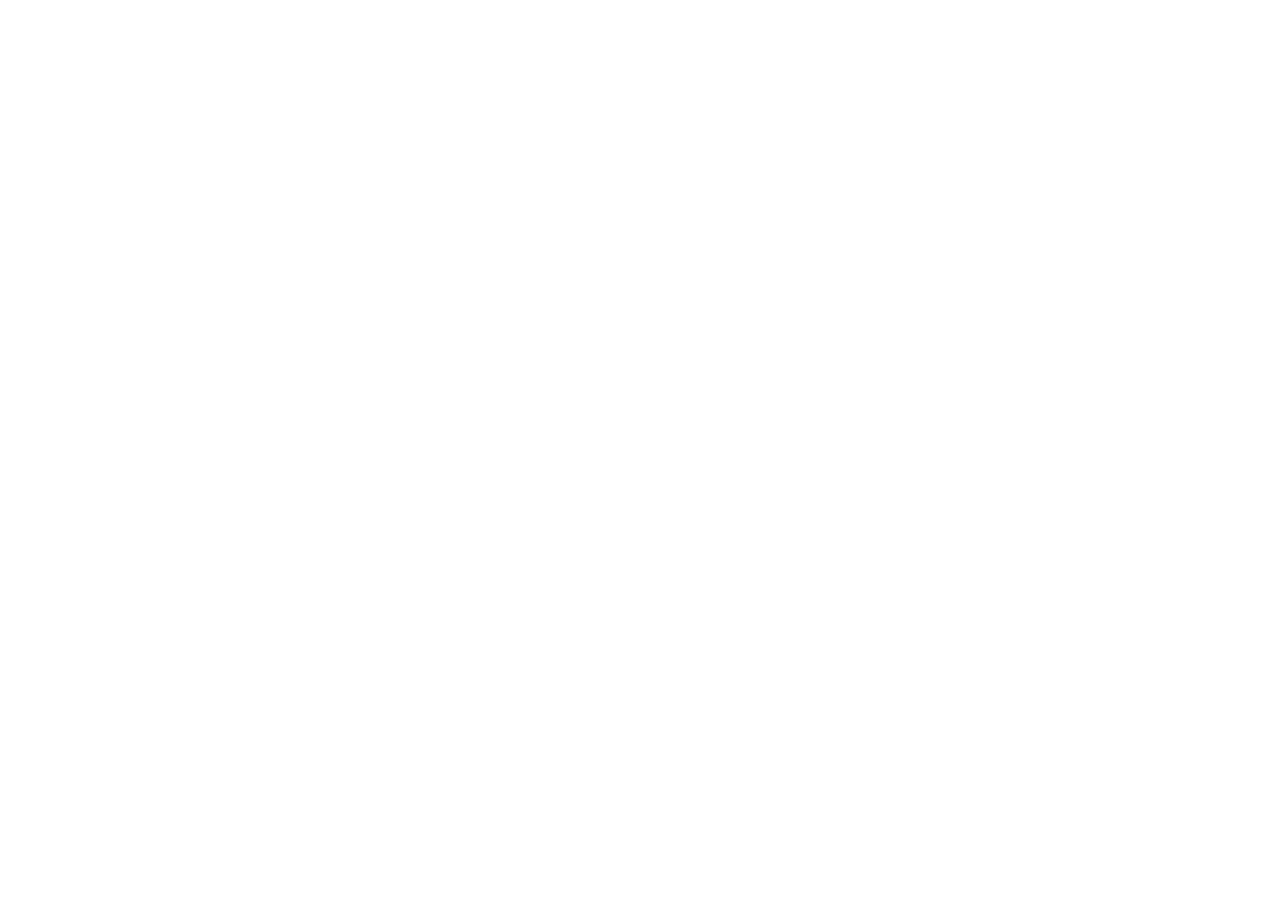
==== experiment/simulation/index.html @ 333a13f3 "Initial commit" ====
<!DOCTYPE html>
<html>
<head>
	<!-- Add CSS at the head of HTML file -->
    <link rel="stylesheet" href="./css/main.css">
</head>
<body>
		<!-- Your code goes here-->

	<!-- Add JS at the bottom of HTML file --> 
        <script src="./js/main.js"></script>
</body>
</html>
---- experiment/simulation/css/main.css ----
/* You CSS goes in here */
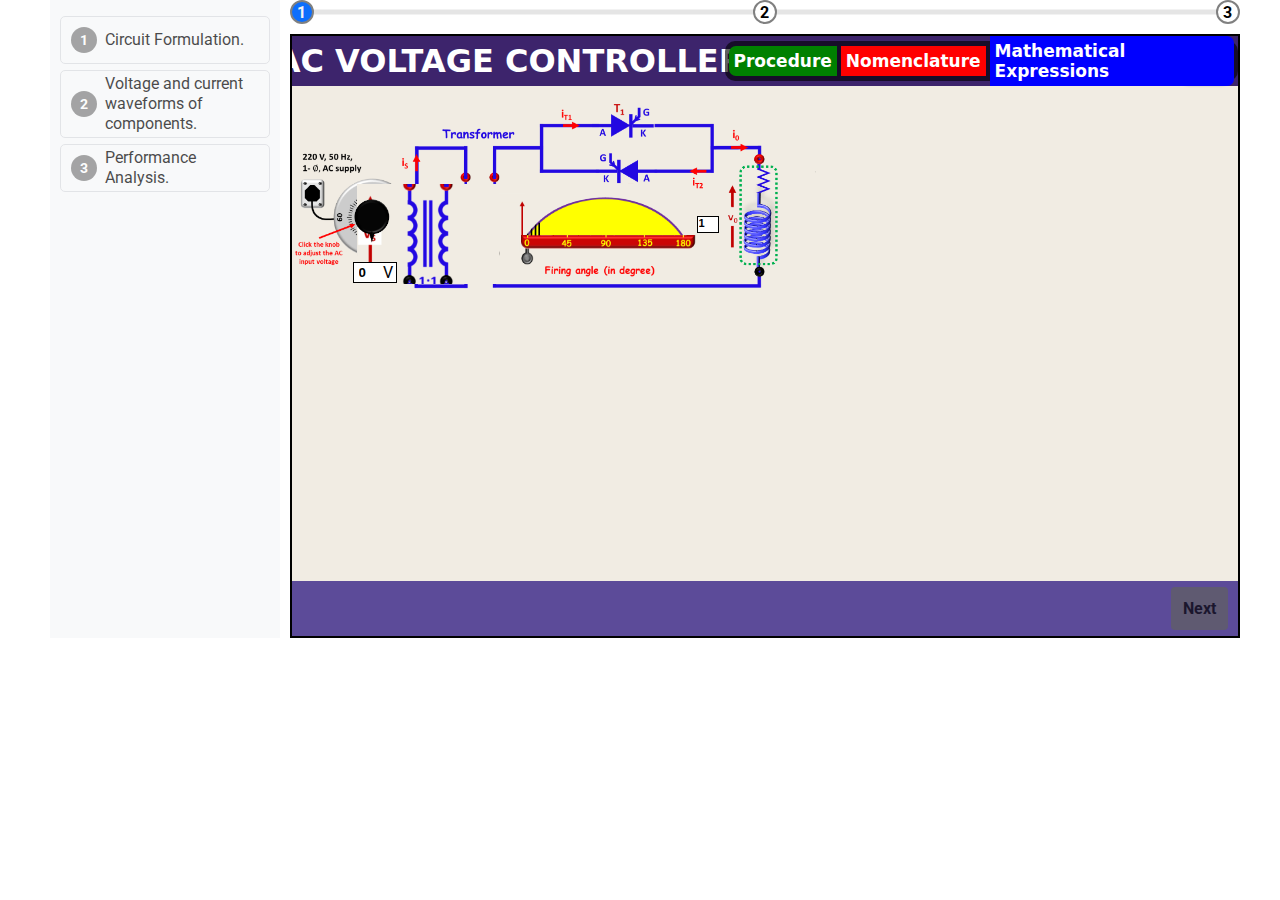
==== commit 1ecbf0e0: "EE12 initial simulation added" ====
--- a/experiment/simulation/index.html
+++ b/experiment/simulation/index.html
@@ -1,13 +1,1908 @@
 <!DOCTYPE html>
-<html>
-<head>
-	<!-- Add CSS at the head of HTML file -->
-    <link rel="stylesheet" href="./css/main.css">
-</head>
-<body>
-		<!-- Your code goes here-->
-
-	<!-- Add JS at the bottom of HTML file --> 
-        <script src="./js/main.js"></script>
-</body>
+<html lang="en">
+  <head>
+    <meta charset="UTF-8" />
+    <meta name="viewport" content="width=device-width, initial-scale=1.0" />
+    <title>Document</title>
+    <link rel="stylesheet" href="./css/layout.css" />
+    <link rel="stylesheet" href="./css/progressBar.css" />
+    <script src="https://cdnjs.cloudflare.com/ajax/libs/animejs/3.2.1/anime.min.js"></script>
+    <script src="https://cdnjs.cloudflare.com/ajax/libs/Chart.js/2.6.0/Chart.min.js"></script>
+    <!-- <script src="https://cdn.jsdelivr.net/npm/chart.js"></script> -->
+    <script src="https://code.jquery.com/jquery-3.7.1.js" integrity="sha256-eKhayi8LEQwp4NKxN+CfCh+3qOVUtJn3QNZ0TciWLP4=" crossorigin="anonymous"></script>
+    <link rel="stylesheet" href="./css/imgs.css" />
+    <link rel="stylesheet" href="./css/scenes.css" />
+    <!-- <link rel="stylesheet" href="table.css" /> -->
+    <link rel="stylesheet" href="./css/quiz.css" />
+    <link rel="stylesheet" href="./css/certificate.css" />
+    <link rel="stylesheet" href="./css/chart.css" />
+    <link rel="stylesheet" href="./css/component_styling.css" />
+    <link rel="stylesheet" href="./css/sliders.css" />
+  </head>
+  <img src="" alt="" />
+  <body>
+    <!-- <body  onmousemove="getCursor(event)"> -->
+    <!-- Mouse Position -->
+    <!-- <div id="demo" style="position: absolute">
+      <div id="info"></div>
+    </div> -->
+    <div class="main-container">
+      <!-- * Drawer Side Navbar -->
+      <nav id="drawer">
+        <div class="codelab-time-container" style="display: none"></div>
+        <div class="steps">
+          <ol>
+            <!-- <li class=""> 
+              <a>
+                <span class="step">
+                  <span>Introduction</span>
+                </span>
+              </a>
+            </li>
+            <li class="">
+              <a>
+                <span class="step">
+                  <span>Objective</span>
+                </span>
+              </a>
+            </li> -->
+            <!-- <li>
+              <a>
+                <span class="step">
+                  <span>Concept Development</span>
+                </span>
+              </a>
+            </li> -->
+          
+            <li>
+              <a>
+                <span class="step">
+                  <span>
+                    Circuit Formulation.
+                  </span>
+                </span>
+              </a>
+            </li>
+            <li>
+              <a>
+                <span class="step">
+                  <span>Voltage and current waveforms of components.</span>
+                </span>
+              </a>
+            </li>
+            <li>
+              <a>
+                <span class="step">
+                  <span>
+                    Performance Analysis.
+                  </span>
+                </span>
+              </a>
+            </li>
+          </ol>
+        </div>
+      </nav>
+      <div class="right-container">
+        <div class="right-box">
+          <!-- * Progress bar -->
+          <section class="progress-bar">
+            <div class="progressbar">
+              <div class="progress" id="progress"></div>
+              <div
+                class="progress-step progress-step-active"
+                data-tiltle=""
+              ></div>
+              <div class="progress-step" data-title=""></div>
+              <div class="progress-step" data-title=""></div>
+              <!-- <div class="progress-step" data-title=""></div> -->
+              <!-- <div class="progress-step" data-title=""></div> -->
+            </div>
+          </section>
+
+          <main class="main-window">
+            <!-- transparent layer for question -->
+            <div class="transparent-box"></div>
+            <section class="anime-header">
+              <p style="text-transform: uppercase;position: relative;left: -255px;">AC voltage controller </p>
+              
+              <div class="btn-popup-box">
+                <p class="btn-popup">Procedure</p>
+                <p class="btn-popup">Nomenclature</p>
+                <p class="btn-popup">Mathematical Expressions</p>
+                <img class="btn-popup-window" src="" alt="" >
+                <div class="btn-popup-window blur">
+                </div>
+              </div>
+
+              <img
+                class="btn btn-mute"
+                style="height: 40px; z-index: 5; position: absolute; right: 5px"
+                src="./src/images/template_imgs/speech_off_btn.png"
+                title="Click To Mute"
+              />
+            </section>
+
+
+
+            <!-- * Project Intro Goes Here -->
+            <div class="project-intro">
+              <span class="heading">Objective:</span>
+              <p class="description">To Set the Beam and Slab using Flex System.</p>
+              <span class="heading">Apparatus Materials:</span>
+              <p class="description">
+                Tripod Stand, CT prop, fourway head, Aluminium Beam, Timber Beam, Plywood Sheathing, Beam Forming support. 
+              </p>
+            </div>
+
+            <!-- * Steps Heading Template -->
+            <div class="step-heading">
+              <p class="step-title">Step 1</p>
+              <p class="step-description">
+                Calculation of cross-sectional area:
+              </p>
+            
+            </div>
+            
+            <!-- * Content Adder Box -->
+            <ul class="content-adder-box">
+              <!-- <li class="btn content-adder">Footing</li> -->
+            </ul>
+
+            <!-- * Blink Arrow -->
+            <img
+                class="blinkArrow"
+                src="./src/images/template_imgs/blinkArrow.webp"
+              />
+            
+            <section class="anime-main">
+            <!-- <section class="anime-main" onmousemove="getCursor(event)"> -->
+              <!-- * Welcome note About Experiment-->
+              <div class="welcome-box">
+                <img
+                  class="iit-logo"
+                  src="./src/images/iit-delhi-logo.png"
+                  alt=""
+                />
+                <div class="title">
+                  <span>Welcome to</span>
+                  <span>Foundation in Beam Formwork Experiment</span>
+                  <span
+                    >of Formwork Technology in Civil Engineering Virtual
+                    Lab</span
+                  >
+                  <span
+                    >developed by Prof. K. N. Jha, Department of Civil
+                    Engineering, IIT Delhi.</span
+                  >
+                </div>
+                <div class="prof-description">
+                  <img
+                    class="prof-img"
+                    src="./src/images/prof_image_kn_jha.jpeg"
+                    alt="Prof. K. N. Jha Image"
+                  />
+                  <span>Prof. K. N. Jha</span>
+                  <span>IIT Delhi</span>
+                </div>
+              </div>
+
+              <!-- * Student Name section -->
+              <form onsubmit="return false" class="user-input">
+                <p>Enter your name:</p>
+                <input type="text" name="" id="stuName" />
+                <p class="error">Please enter your name before start</p>
+                <input class="btn" id="nameSubmitBtn" type="submit" value="Start"/>
+              </form>
+
+              <!-- * Calculations Table -->
+              <table class="measurements">
+                <tbody>
+                  <tr>
+                    <th class="cell" colspan="2">Calculations:</th>
+                  </tr>
+                  <tr>
+                    <th class="cell" scope="col">Total Length(m)</th>
+                    <td class="cell"></td>
+                  </tr>
+                  <tr>
+                    <th class="cell" scope="col">Weight(kg)</th>
+                    <td class="cell"></td>
+                  </tr>
+                  <tr>
+                    <th class="cell" scope="col">
+                      Cross-sectional area (mm<sup>2</sup>)
+                    </th>
+                    <td class="cell"></td>
+                  </tr>
+                </tbody>
+              </table>
+
+              <!-- * Graphs -->
+              <div class="graph_box graph_box0">
+                <canvas class="graph graph0"></canvas>
+              </div>
+              <div class="graph_box graph_box1">
+                <canvas class="graph graph1"></canvas>
+              </div>
+              <div class="graph_box graph_box2" >
+                <canvas class="graph graph2"></canvas>
+              </div>
+              <div class="graph_box graph_box3" >
+                <canvas class="graph graph3"></canvas>
+              </div>
+              <div class="graph_box graph_box4" >
+                <canvas class="graph graph4"></canvas>
+              </div>
+              <div class="graph_box graph_box5" >
+                <canvas class="graph graph5"></canvas>
+              </div>
+              <div class="graph_box graph_box6" >
+                <canvas class="graph graph6"></canvas>
+              </div>
+              <div class="graph_box graph_box7" >
+                <canvas class="graph graph7"></canvas>
+              </div>
+              <div class="graph_box graph_box8" >
+                <canvas class="graph graph8"></canvas>
+              </div>
+              <div class="graph_box graph_box9" >
+                <canvas class="graph graph9"></canvas>
+              </div>
+              <div class="graph_box graph_box10" >
+                <canvas class="graph graph10"></canvas>
+              </div>
+              <!-- Label for graph -->
+              <span
+                style="background-color: transparent; font-weight: bold"
+                class="temp xLabel"
+              ></span>
+              <span
+                style="background-color: transparent; font-weight: bold"
+                class="temp yLabel"
+              ></span>
+              <span
+                style="background-color: transparent; font-weight: bold"
+                class="temp xLabel2"
+              ></span>
+              <span
+                style="background-color: transparent; font-weight: bold"
+                class="temp yLabel2"
+              ></span>
+              
+              <!-- ! for cicuit formulation -->
+              <!-- Connection Points -->
+              <div class="vertex-box">
+                <p class="vertex" id="vertex1"><span class="text"></span></p>
+                <p class="vertex" id="vertex2"><span class="text"></span></p>
+                <p class="vertex" id="vertex3"><span class="text"></span></p>
+                <p class="vertex" id="vertex4"><span class="text"></span></p>
+                <p class="vertex" id="vertex5"><span class="text"></span></p>
+                <p class="vertex" id="vertex6"><span class="text"></span></p>
+                <p class="vertex" id="vertex7"><span class="text"></span></p>
+                <p class="vertex" id="vertex8"><span class="text"></span></p>
+                <p class="vertex" id="vertex9"><span class="text"></span></p>
+                <p class="vertex" id="vertex10"><span class="text"></span></p>
+                <p class="vertex" id="vertex11"><span class="text"></span></p>
+                <p class="vertex" id="vertex12"><span class="text"></span></p>
+                <p class="vertex" id="vertex13"><span class="text"></span></p>
+                <p class="vertex" id="vertex14"><span class="text"></span></p>
+                <p class="vertex" id="vertex15"><span class="text"></span></p>
+                <p class="vertex" id="vertex16"><span class="text"></span></p>
+              </div>
+
+              <!-- part 3 first table -->
+              <div class="part3_table_one">
+                <table>
+                  <thead>
+                    <!-- slider -->
+                    <tr>
+                      <th colspan="3" class="table-title">
+                        V<sub>g</sub> = <span class="title">24</span> V
+                      </th>
+                    </tr>
+                    <tr>
+                      <th>D</th>
+                      <th>V<sub>0</sub>(V)</th>
+                      <th>M</th>
+                    </tr>
+                  </thead>
+                  <tbody>
+                    <tr>
+                      <td>0.1</td>
+                      <td></td>
+                      <td></td>
+                    </tr>
+                    <tr>
+                      <td>0.9</td>
+                      <td></td>
+                      <td></td>
+                    </tr>
+                    <tr>
+                      <td></td>
+                      <td></td>
+                      <td></td>
+                    </tr>
+                    <tr>
+                      <td></td>
+                      <td></td>
+                      <td></td>
+                    </tr>
+                    <tr>
+                      <td></td>
+                      <td></td>
+                      <td></td>
+                    </tr>
+                    <tr>
+                      <td></td>
+                      <td></td>
+                      <td></td>
+                    </tr>
+                    <tr>
+                      <td></td>
+                      <td></td>
+                      <td></td>
+                    </tr>
+                  </tbody>
+                </table>
+                <table>
+                  <thead>
+                    <!-- slider -->
+                    <tr>
+                      <th colspan="3" class="table-title">
+                        V<sub>g</sub> = <span class="title">48</span> V
+                      </th>
+                    </tr>
+                    <tr>
+                      <th>D</th>
+                      <th>V<sub>0</sub>(V)</th>
+                      <th>M</th>
+                    </tr>
+                  </thead>
+                  <tbody>
+                    <tr>
+                      <td>0.1</td>
+                      <td></td>
+                      <td></td>
+                    </tr>
+                    <tr>
+                      <td>0.9</td>
+                      <td></td>
+                      <td></td>
+                    </tr>
+                    <tr>
+                      <td></td>
+                      <td></td>
+                      <td></td>
+                    </tr>
+                    <tr>
+                      <td></td>
+                      <td></td>
+                      <td></td>
+                    </tr>
+                    <tr>
+                      <td></td>
+                      <td></td>
+                      <td></td>
+                    </tr>
+                    <tr>
+                      <td></td>
+                      <td></td>
+                      <td></td>
+                    </tr>
+                    <tr>
+                      <td></td>
+                      <td></td>
+                      <td></td>
+                    </tr>
+                  </tbody>
+                </table>
+                <table>
+                  <thead>
+                    <!-- slider -->
+                    <tr>
+                      <th colspan="3" class="table-title">
+                        V<sub>g</sub> = <span class="title">72</span> V
+                      </th>
+                    </tr>
+                    <tr>
+                      <th>D</th>
+                      <th>V<sub>0</sub>(V)</th>
+                      <th>M</th>
+                    </tr>
+                  </thead>
+                  <tbody>
+                    <tr>
+                      <td>0.1</td>
+                      <td></td>
+                      <td></td>
+                    </tr>
+                    <tr>
+                      <td>0.9</td>
+                      <td></td>
+                      <td></td>
+                    </tr>
+                    <tr>
+                      <td></td>
+                      <td></td>
+                      <td></td>
+                    </tr>
+                    <tr>
+                      <td></td>
+                      <td></td>
+                      <td></td>
+                    </tr>
+                    <tr>
+                      <td></td>
+                      <td></td>
+                      <td></td>
+                    </tr>
+                    <tr>
+                      <td></td>
+                      <td></td>
+                      <td></td>
+                    </tr>
+                    <tr>
+                      <td></td>
+                      <td></td>
+                      <td></td>
+                    </tr>
+                  </tbody>
+                </table>
+
+              </div>
+
+              <!-- part 3 second table -->
+              <div class="part3_table_two">
+                <table>
+                  <thead>
+                    <!-- slider -->
+                    <tr style="border: none;">
+                      <td colspan="3" style="border: none;">
+                        <div class="table-slider deactive">
+                          <div class="labels" style="gap: 30px;">
+                            <span>50𝜴</span>
+                            <span>60𝜴</span>
+                            <span>70𝜴</span>
+                          </div>
+                          <div class="lines">
+                            <span>▌</span>
+                            <span>▌</span>
+                            <span>▌</span>
+                          </div>
+                          <div class="table-slider-box">
+                            <p class="title">R<sub>1</sub></p>
+                            <input type="range" value="50" step="10" min="50" max="70">
+                          </div>
+                        </div>
+                      </td>
+                    </tr>
+                    <tr>
+                      <th>D</th>
+                      <th>V<sub>0</sub>(V)</th>
+                      <th>M</th>
+                    </tr>
+                  </thead>
+                  <tbody>
+                    <tr>
+                      <td>0.1</td>
+                      <td></td>
+                      <td></td>
+                    </tr>
+                    <tr>
+                      <td>0.5</td>
+                      <td></td>
+                      <td></td>
+                    </tr>
+                    <tr>
+                      <td>0.8</td>
+                      <td></td>
+                      <td></td>
+                    </tr>
+                    <tr>
+                      <td>0.84</td>
+                      <td></td>
+                      <td></td>
+                    </tr>
+                    <tr>
+                      <td>0.87</td>
+                      <td></td>
+                      <td></td>
+                    </tr>
+                    <tr>
+                      <td>0.9</td>
+                      <td></td>
+                      <td></td>
+                    </tr>
+                    <tr>
+                      <td>0.93</td>
+                      <td></td>
+                      <td></td>
+                    </tr>
+                  </tbody>
+                </table>
+               
+                <table>
+                  <!-- slider -->
+                  <thead>
+                    <tr style="border: none;">
+                      <td colspan="3" style="border: none;">
+                        <div class="table-slider deactive" style="background-color: #009644;">
+                          <div class="labels">
+                            <span>130𝜴</span>
+                            <span>150𝜴</span>
+                            <span>170𝜴</span>
+                          </div>
+                          <div class="lines">
+                            <span>▌</span>
+                            <span>▌</span>
+                            <span>▌</span>
+                          </div>
+                          <div class="table-slider-box">
+                            <p class="title">R<sub>2</sub></p>
+                            <input type="range" value="130" step="20" min="130" max="170">
+                          </div>
+                        </div>
+                      </td>
+                    </tr>
+                    <tr>
+                      <th>D</th>
+                      <th>V<sub>0</sub>(V)</th>
+                      <th>M</th>
+                    </tr>
+                  </thead>
+                  <tbody>
+                    <tr>
+                      <td>0.1</td>
+                      <td></td>
+                      <td></td>
+                    </tr>
+                    <tr>
+                      <td>0.5</td>
+                      <td></td>
+                      <td></td>
+                    </tr>
+                    <tr>
+                      <td>0.8</td>
+                      <td></td>
+                      <td></td>
+                    </tr>
+                    <tr>
+                      <td>0.84</td>
+                      <td></td>
+                      <td></td>
+                    </tr>
+                    <tr>
+                      <td>0.87</td>
+                      <td></td>
+                      <td></td>
+                    </tr>
+                    <tr>
+                      <td>0.9</td>
+                      <td></td>
+                      <td></td>
+                    </tr>
+                    <tr>
+                      <td>0.93</td>
+                      <td></td>
+                      <td></td>
+                    </tr>
+                  </tbody>
+                </table>
+
+                <table>
+                  <thead>
+                    <!-- slider -->
+                    <tr style="border: none;">
+                      <td colspan="3" style="border: none;">
+                        <div class="table-slider deactive" style="background-color: rgb(40, 40, 255);">
+                          <div class="labels">
+                            <span>275𝜴</span>
+                            <span>300𝜴</span>
+                            <span>325𝜴</span>
+                          </div>
+                          <div class="lines">
+                            <span>▌</span>
+                            <span>▌</span>
+                            <span>▌</span>
+                          </div>
+                          <div class="table-slider-box">
+                            <p class="title">R<sub>3</sub></p>
+                            <input type="range" value="275" step="25" min="275" max="325">
+                          </div>
+                        </div>
+                      </td>
+                    </tr>
+                    <tr>
+                      <th>D</th>
+                      <th>V<sub>0</sub>(V)</th>
+                      <th>M</th>
+                    </tr>
+                  </thead>
+                  <tbody>
+                    <tr>
+                      <td>0.1</td>
+                      <td></td>
+                      <td></td>
+                    </tr>
+                    <tr>
+                      <td>0.5</td>
+                      <td></td>
+                      <td></td>
+                    </tr>
+                    <tr>
+                      <td>0.8</td>
+                      <td></td>
+                      <td></td>
+                    </tr>
+                    <tr>
+                      <td>0.84</td>
+                      <td></td>
+                      <td></td>
+                    </tr>
+                    <tr>
+                      <td>0.87</td>
+                      <td></td>
+                      <td></td>
+                    </tr>
+                    <tr>
+                      <td>0.9</td>
+                      <td></td>
+                      <td></td>
+                    </tr>
+                    <tr>
+                      <td>0.93</td>
+                      <td></td>
+                      <td></td>
+                    </tr>
+                  </tbody>
+                </table>
+              </div>
+
+          <!-- part 3 first table -->
+              <table class="part3_table_three">
+                <thead>
+                  <tr>
+                    <th>S.No.</th>
+                    <th>V<sub>s</sub>(V)</th>
+                    <th>α<sup>0</sup></th>
+                    <th>R</th>
+                    <th>V<sub>0</sub>(V)</th>
+                    <th>I<sub>0</sub>(A)</th>
+                    <th>I<sub>in</sub>(A)</th>
+                    <th>P<sub>0</sub>(W)</th>
+                    <th>PF</th>
+                    <th>V<sub>01</sub></th>
+                    <th>THD</th>
+                  </tr>
+                </thead>
+                <tbody>
+                  <tr>
+                    <td>1</td>
+                    <td></td>
+                    <td>0</td>
+                    <td></td>
+                    <td></td>
+                    <td></td>
+                    <td></td>
+                    <td></td>
+                    <td></td>
+                    <td></td>
+                    <td></td>
+                    <td></td>
+                  </tr>
+                  <tr>
+                    <td>2</td>
+                    <td></td>
+                    <td>170</td>
+                    <td></td>
+                    <td></td>
+                    <td></td>
+                    <td></td>
+                    <td></td>
+                    <td></td>
+                    <td></td>
+                    <td></td>
+                    <td></td>
+                  </tr>
+                  <tr>
+                    <td>3</td>
+                    <td></td>
+                    <td></td>
+                    <td></td>
+                    <td></td>
+                    <td></td> 
+                    <td></td>
+                    <td></td>
+                    <td></td>
+                    <td></td>
+                    <td></td>
+                    <td></td>
+                  </tr>
+                  <tr>
+                    <td>4</td>
+                    <td></td>
+                    <td></td>
+                    <td></td>
+                    <td></td>
+                    <td></td>
+                    <td></td>
+                    <td></td>
+                    <td></td>
+                    <td></td>
+                    <td></td>
+                    <td></td>
+                  </tr>
+                  <tr>
+                    <td>5</td>
+                    <td></td>
+                    <td></td>
+                    <td></td>
+                    <td></td>
+                    <td></td>
+                    <td></td>
+                    <td></td>
+                    <td></td>
+                    <td></td>
+                    <td></td>
+                    <td></td>
+                  </tr>
+                  <tr>
+                    <td>6</td>
+                    <td></td>
+                    <td></td>
+                    <td></td>
+                    <td></td>
+                    <td></td>
+                    <td></td>
+                    <td></td>
+                    <td></td>
+                    <td></td>
+                    <td></td>
+                    <td></td>
+                  </tr>
+                  <tr>
+                    <td>7</td>
+                    <td></td>
+                    <td></td>
+                    <td></td>
+                    <td></td>
+                    <td></td>
+                    <td></td>
+                    <td></td>
+                    <td></td>
+                    <td></td>
+                    <td></td>
+                    <td></td>
+                  </tr>
+                </tbody>
+              </table>
+
+              <!-- part three table 3__2 -->
+              <table class="part3_table_three part3_table_three_two">
+                <thead>
+                  <tr>
+                    <th>S.No.</th>
+                    <th>V<sub>s</sub>(V)</th>
+                    <th>α<sup>0</sup></th>
+                    <th>V<sub>0</sub>(V)</th>
+                    <th>V<sub>DC</sub>(A)</th>
+                    <th>I<sub>0</sub>(A)</th>
+                    <th>I<sub>in</sub>(A)</th>
+                  </tr>
+                </thead>
+                <tbody>
+                  <tr>
+                    <td>1</td>
+                    <td></td>
+                    <td>0</td>
+                    <td></td>
+                    <td></td>
+                    <td></td>
+                    <td></td>
+                  </tr>
+                  <tr>
+                    <td>2</td>
+                    <td></td>
+                    <td>170</td>
+                    <td></td>
+                    <td></td>
+                    <td></td>
+                    <td></td>
+                  </tr>
+                  <tr>
+                    <td>3</td>
+                    <td></td>
+                    <td></td>
+                    <td></td>
+                    <td></td>
+                    <td></td> 
+                    <td></td>
+                  </tr>
+                  <tr>
+                    <td>4</td>
+                    <td></td>
+                    <td></td>
+                    <td></td>
+                    <td></td>
+                    <td></td>
+                    <td></td>
+                  </tr>
+                  <tr>
+                    <td>5</td>
+                    <td></td>
+                    <td></td>
+                    <td></td>
+                    <td></td>
+                    <td></td>
+                    <td></td>
+                  </tr>
+                  <tr>
+                    <td>6</td>
+                    <td></td>
+                    <td></td>
+                    <td></td>
+                    <td></td>
+                    <td></td>
+                    <td></td>
+                  </tr>
+                  <tr>
+                    <td>7</td>
+                    <td></td>
+                    <td></td>
+                    <td></td>
+                    <td></td>
+                    <td></td>
+                    <td></td>
+                  </tr>
+                </tbody>
+              </table>
+
+               <!-- part 3 four table -->
+               <table class="part3_table_four">
+                <thead>
+                  <tr>
+                    <th>v<sub>g</sub>(V)</th>
+                    <th>D</th>
+                    <th>R</th>
+                    <th>v<sub>0</sub>(V)</th>
+                    <th>M</th>
+                    <th>I<sub>2</sub>(A)</th>
+                    <th>I<sub>0</sub>(A)</th>
+                  </tr>
+                </thead>
+                <tbody>
+                  <tr>
+                    <td></td>
+                    <td></td>
+                    <td></td>
+                    <td></td>
+                    <td></td>
+                    <td></td>
+                    <td></td>
+                    
+                  </tr>
+                  
+                </tbody>
+              </table>
+
+              <table class="part3_table_four_2">
+                <thead>
+                  <tr>
+                    <th>Component</th>
+                    <th>Voltage Rating (V)</th>
+                    <th>Current Rating (A)</th>
+                    <th>Power (W)</th>
+                  </tr>
+                </thead>
+                <tbody>
+                  <tr>
+                    <td>Switch(v<sub>Sw</sub>, i<sub>Sw</sub>)</td>
+                    <td>> v<sub>0</sub> (value)</td>
+                    <td>> i<sub>2</sub> (value)</td>
+                    <td>> P<sub>Sw</sub> (value)</td>
+
+                  </tr>
+                  <tr>
+                    <td>Diode(v<sub>Di</sub>, i<sub>Di</sub>)</td>
+                    <td>> v<sub>0</sub> (value)</td>
+                    <td>> i<sub>2</sub> (value)</td>
+                    <td>> P<sub>Di</sub> (value)</td>
+                  </tr> 
+                  <tr>
+                    <td>Capacitor(v<sub>C</sub>, i<sub>C</sub>)</td>
+                    <td>> v<sub>0</sub> (value)</td>
+                    <td>> (i<sub>2</sub>-i<sub>0</sub>) (value)</td>
+                  </tr>
+                </tbody>
+              </table>
+
+              <!-- * Result table -->
+              <!-- removed -->
+
+              <!-- * chart Js Canvas-->
+              <div class="chart">
+                <canvas id="myChart"></canvas>
+              </div>
+                          
+              <!-- * Input box format for in anime questions -->
+              <form onsubmit="return false" class="temp-input"
+                <span class="text1"></span
+                ><input class="input" type="text" name="" id="ipnum" /><span
+                  class="text2"
+                ></span>
+                <p class="error"></p>
+                <input class="submit-btn btn" type="submit" value="Submit" />
+              </form>
+
+              <!-- * Template element -->
+              <div class="utm-button"></div>
+
+              <!-- * Quiz container -->
+              <div class="quiz-container" id="quiz">
+                <div class="quiz-header">
+                  <div class="title">
+                    <h2 id="question">Question text</h2>
+                    <!-- <span id="closeQuiz">X</span> -->
+                  </div>
+                  <ul>
+                    <li>
+                      <input type="radio" id="a" name="answer" class="answer" />
+                      <label id="a_text" for="a">Question</label>
+                    </li>
+                    <li>
+                      <input type="radio" id="b" name="answer" class="answer" />
+                      <label id="b_text" for="b">Question</label>
+                    </li>
+                    <li>
+                      <input type="radio" id="c" name="answer" class="answer" />
+                      <label id="c_text" for="c">Question</label>
+                    </li>
+                    <li>
+                      <input type="radio" id="d" name="answer" class="answer" />
+                      <label id="d_text" for="d">Question</label>
+                    </li>
+                    <li>
+                      <p id="quizAns" style="color: green">India</p>
+                    </li>
+                  </ul>
+                </div>
+                <button id="quizSubmit">Submit</button>
+              </div>
+
+              <!-- * End Certificate Template -->
+              <div class="certificate">
+                <div class="header">
+                  <img src="./src/images/logo.png" alt="" class="logo" />
+                  <span class="title cursive">Certificate of Completion</span>
+                </div>
+                <div class="student-detail">
+                  <div class="row">
+                    <span
+                      style="text-transform: capitalize"
+                      class="bold red"
+                      id="certificateStuName"
+                      >Sneha Jadon</span
+                    >
+                  </div>
+                  <div class="row">
+                    <span class="cursive" style="text-align: center"
+                      >has succesfully performed Virtaul Lab Experiment on
+                    </span>
+                    <span
+                      style="font-size: 1.5rem; text-transform: capitalize"
+                      class="bold sans red"
+                      >Foundation in foamwork</span
+                    >
+                  </div>
+                  <div class="">
+                    <!-- <span class="cursive">and secured</span>
+                    <span class="bold sans" id="quizScore">0</span>
+                    <span class="bold sans">/5 Marks</span>
+                    <span class="cursive">at</span> -->
+                    <span class="bold sans" id="certificateDate"
+                      >Date 10-10-2023</span
+                    >
+                  </div>
+                  <div class="row">
+                    <span class="cursive"
+                      >which is developed by
+                      <span class="bold sans">VIRTUAL LABS - IIT Delhi</span>
+                    </span>
+                  </div>
+                </div>
+              </div>
+
+              <!-- * Slider Box -->
+              <!-- <div class="slider-box" style="z-index: 1000"> -->
+              <div class="universal-slider" style="z-index: 1000">
+                <img class="slider-circuit" src="./src/images/sliders/slider_circuit.png" alt="">
+                <img class="slider-circuit-helper" src="./src/images/sliders/slider_circuit_helper.png" alt="">
+                <div class="slider">
+                  <img type="range" class="slider_V">
+                  <div class="v slider-box ">
+                    <img src="./src/images/sliders/slider_V_arrow.png" class="slider-V-arrow slider-v-r1 btn-img">
+                    <div class="value-box">
+                      <input type="text" value="0" readonly>
+                      <span>V</span>
+                    </div>
+                  </div>    
+                  <div class="d slider-box">
+                    <input type="range" class="slider_D range-slider" step="1" min="0" max="180" value="1" onchange="">
+                    <!-- <img src="./src/images/sliders/slider_D_blank.png" class="slider-D-arrow">
+                    <img src="./src/images/sliders/slider_D_body.png" alt="" class="slider-D-body"> -->
+                    <img src="./src/images/sliders/new_slider_tip.png" class="slider-D-arrow">
+                    <img class="slider-D-body back" src="./src/images/sliders/new_slider_bcg.png" >
+                    <img class="slider-D-body bottom" src="./src/images/sliders/new_slider_bcg_bottom.png" >
+                    <img src="./src/images/sliders/new_slider_bcg_helper.png" class="slider-D-helper">
+                    <div class="value-box">
+                      <!-- <span>0</span> -->
+                      <input onchange="" type="text" value="1" min="1" max="180" >
+                    </div>
+                  </div>
+                  <div class="r slider-box">
+                    <img class="slider-R-back" src="./src/images/sliders/slider_inductance_register.png" alt="">
+                  </div>
+                </div>
+              </div>
+              <!-- </div> -->
+
+              <!-- ! Delte Reset Buttons -->
+              <!-- * Button template -->
+              <div class="btn btn-reset">
+                Reset                
+              </div>
+              <div class="btn btn-delete">
+                Delete
+              </div>
+              <div class="btn btn-check-connections">
+                Check Connections
+              </div>
+              <div class="btn btn-circuit-diagram" style="z-index: 2001;">
+                Circuit Diagram
+              </div>
+              <div class="btn btn-connections" id="reset-connections" >
+                Reset                
+              </div>
+              
+
+               <!--! transparent html element  -->
+
+               <button id="overPlayerNextBtn" class="btn-transparent btn btn-disabled" disabled>
+                Next
+              </button>
+       
+              <!-- ! Conecpt Development -->
+              <iframe class="concept_development" src="./iframes/index.html" width="1200" height="700"  frameborder="0"></iframe>
+
+              <!-- * Images that is used in all steps -->
+              <!-- * class main-window-imgs -->
+              <!-- ! Example ->
+              <!-- ! template images->
+
+                  <!-- ! Red blink arrow -->
+              <img
+                class="blinkArrowRed"
+                src="./src/images/template_imgs/blinkArrowRed.png"
+              />
+              
+              <img
+                class="main-window-imgs"
+                src="./src/images/template_imgs/arrow.png"
+                title="arrow"
+                alt="arrow"
+              />
+
+              <img
+                class="main-window-imgs"
+                src="./src/images/template_imgs/blinkArrow.webp"
+              />
+
+              <img
+                class="main-window-imgs"
+                src="./src/images/template_imgs/laerrow.png"
+                title="laerrow"
+                alt="laerrow"
+              />
+
+              <img
+                class="main-window-imgs"
+                src="./src/images/template_imgs/laerrow2.png"
+                title="laerrow2"
+                alt="laerrow2"
+              />
+
+              <img
+                class="main-window-imgs"
+                src="./src/images/template_imgs/logo.png"
+                title="logo"
+                alt="logo"
+              />
+
+              <img
+                class="main-window-imgs"
+                src="./src/images/template_imgs/man.png"
+                title="man"
+                alt="man"
+              />
+
+              <img
+                class="main-window-imgs"
+                src="./src/images/template_imgs/measurearrow.png"
+                title="measurearrow"
+                alt="measurearrow"
+              />
+
+              <img
+                class="main-window-imgs"
+                src="./src/images/template_imgs/measurearrow2.png"
+                title="measurearrow2"
+                alt="measurearrow2"
+              />
+
+              <img
+                class="main-window-imgs"
+                src="./src/images/template_imgs/redsize.png"
+                title="redsize"
+                alt="redsize"
+              />
+
+              <img
+                class="main-window-imgs"
+                src="./src/images/template_imgs/speech_off_btn.png"
+                title="speech_off_btn"
+                alt="speech_off_btn"
+              />
+
+              <img
+                class="main-window-imgs"
+                src="./src/images/template_imgs/speech_on_btn.png"
+                title="speech_on_btn"
+                alt="speech_on_btn"
+              />
+
+              <img
+                class="main-window-imgs"
+                src="./src/images/template_imgs/talk_cloud.png"
+                title="talk_cloud"
+                alt="talk_cloud"
+              />
+              <img
+                class="main-window-imgs"
+                src="./src/images/template_imgs/iit-delhi-logo.png"
+                title="iit-delhi-logo"
+                alt="iit-delhi-logo"
+              />
+<!-- ! Template images end here -->
+
+    <!-- ! Procedure formula Nomenclature images -->
+    <img
+    class="main-window-imgs"
+    src="./src/images/formulas_component_stress.png"
+    alt="formulas_component_stress.png"
+    />
+
+    <img
+        class="main-window-imgs"
+        src="./src/images/formulas_efficiency.png"
+        alt="formulas_efficiency.png"
+    />
+
+    <img
+        class="main-window-imgs"
+        src="./src/images/formulas_ideal.png"
+        alt="formulas_ideal.png"
+    />
+
+    <img
+        class="main-window-imgs"
+        src="./src/images/formulas_nomenclautre.png"
+        alt="formulas_nomenclautre.png"
+    />
+
+    <img
+        class="main-window-imgs"
+        src="./src/images/formulas_non_ideal.png"
+        alt="formulas_non_ideal.png"
+    />
+
+    <img
+        class="main-window-imgs"
+        src="./src/images/formulas_procedure.png"
+        alt="formulas_procedure.png"
+    />
+
+    <img
+        class="main-window-imgs"
+        src="./src/images/formulas_universal.png"
+        alt="formulas_universal.png"
+    />
+    <!-- ! Procedure formula Nomenclature images end -->
+
+    <!--! EE12 images added -->
+
+        <img
+        class="main-window-imgs btn-img"
+        src="./src/images/EE12/btn_auto.png"
+    />
+
+    <img
+        class="main-window-imgs btn-img"
+        src="./src/images/EE12/btn_check.png"
+    />
+
+    <img
+        class="main-window-imgs btn-img"
+        src="./src/images/EE12/btn_delete.png"
+    />
+
+    <img
+        class="main-window-imgs btn-img"
+        src="./src/images/EE12/btn_manual.png"
+    />
+
+    <img
+        class="main-window-imgs btn-img"
+        src="./src/images/EE12/btn_plot.png"
+    />
+
+    <img
+        class="main-window-imgs btn-img"
+        src="./src/images/EE12/btn_record.png"
+    />
+
+    <img
+        class="main-window-imgs btn-img"
+        src="./src/images/EE12/btn_reset.png"
+    />
+
+    <img
+        class="main-window-imgs btn-img"
+        src="./src/images/EE12/btn_reset_part_3.png"
+    />
+
+    <img
+        class="main-window-imgs btn-img"
+        src="./src/images/EE12/option_1_tab_1.png"
+    />
+
+    <img
+        class="main-window-imgs btn-img"
+        src="./src/images/EE12/option_1_tab_2.png"
+    />
+
+    <img
+        class="main-window-imgs btn-img"
+        src="./src/images/EE12/option_1_tab_3.png"
+    />
+
+    <img
+        class="main-window-imgs btn-img"
+        src="./src/images/EE12/option_1_tab_4.png"
+    />
+
+    <img
+        class="main-window-imgs btn-img"
+        src="./src/images/EE12/option_1_tab_5.png"
+    />
+
+    <img
+        class="main-window-imgs btn-img"
+        src="./src/images/EE12/option_2_tab_1.png"
+    />
+
+    <img
+        class="main-window-imgs btn-img"
+        src="./src/images/EE12/option_2_tab_2.png"
+    />
+
+    <img
+        class="main-window-imgs btn-img"
+        src="./src/images/EE12/option_2_tab_3.png"
+    />
+
+    <img
+        class="main-window-imgs"
+        src="./src/images/EE12/part_1_components.png"
+    />
+
+    <img
+        class="main-window-imgs"
+        src="./src/images/EE12/part_1_components_2.png"
+    />
+
+    <img
+        class="main-window-imgs"
+        src="./src/images/EE12/part_1_connection_1_graph.png"
+    />
+
+    <img
+        class="main-window-imgs"
+        src="./src/images/EE12/part_1_connection_1_text.png"
+    />
+
+    <img
+        class="main-window-imgs"
+        src="./src/images/EE12/part_1_connection_2_graph.png"
+    />
+
+    <img
+        class="main-window-imgs"
+        src="./src/images/EE12/part_1_connection_2_text.png"
+    />
+
+    <img
+        class="main-window-imgs"
+        src="./src/images/EE12/part_1_connection_3_graph.png"
+    />
+
+    <img
+        class="main-window-imgs"
+        src="./src/images/EE12/part_1_connection_3_text.png"
+    />
+
+    <img
+        class="main-window-imgs"
+        src="./src/images/EE12/part_1_connection_4_graph.png"
+    />
+
+    <img
+        class="main-window-imgs"
+        src="./src/images/EE12/part_1_connection_4_text.png"
+    />
+
+    <img
+        class="main-window-imgs"
+        src="./src/images/EE12/part_2_fully_graph_1.png"
+    />
+
+    <img
+        class="main-window-imgs"
+        src="./src/images/EE12/part_2_fully_graph_2.png"
+    />
+
+    <img
+        class="main-window-imgs"
+        src="./src/images/EE12/part_2_fully_graph_3.png"
+    />
+
+    <img
+        class="main-window-imgs"
+        src="./src/images/EE12/part_2_fully_text_1.png"
+    />
+
+    <img
+        class="main-window-imgs"
+        src="./src/images/EE12/part_2_fully_text_2.png"
+    />
+
+    <img
+        class="main-window-imgs"
+        src="./src/images/EE12/part_2_fully_text_3.png"
+    />
+
+    <img
+        class="main-window-imgs"
+        src="./src/images/EE12/part_2_graph_empty.png"
+    />
+
+    <img
+        class="main-window-imgs"
+        src="./src/images/EE12/part_2_graph_empty_2.png"
+    />
+
+    <img
+        class="main-window-imgs"
+        src="./src/images/EE12/part_2_semi_graph_1.png"
+    />
+
+    <img
+        class="main-window-imgs"
+        src="./src/images/EE12/part_2_semi_graph_2.png"
+    />
+
+    <img
+        class="main-window-imgs"
+        src="./src/images/EE12/part_2_semi_graph_3.png"
+    />
+
+    <img
+        class="main-window-imgs"
+        src="./src/images/EE12/part_2_semi_text_1.png"
+    />
+
+    <img
+        class="main-window-imgs"
+        src="./src/images/EE12/part_2_semi_text_2.png"
+    />
+
+    <img
+        class="main-window-imgs"
+        src="./src/images/EE12/part_2_semi_text_3.png"
+    />
+
+    <img
+        class="main-window-imgs btn-img"
+        src="./src/images/EE12/part_2_tab_fully_controlled.png"
+    />
+
+    <img
+        class="main-window-imgs btn-img"
+        src="./src/images/EE12/part_2_tab_semi_controlled.png"
+    />
+
+    <img
+        class="main-window-imgs btn-img"
+        src="./src/images/EE12/part_3_option_1.png"
+    />
+
+    <img
+        class="main-window-imgs"
+        src="./src/images/EE12/part_3_option_1_alpha_val.png"
+    />
+
+    <img
+        class="main-window-imgs"
+        src="./src/images/EE12/part_3_option_1_alpha_vs.png"
+    />
+
+    <img
+        class="main-window-imgs"
+        src="./src/images/EE12/part_3_option_1_beta_val.png"
+    />
+
+    <img
+        class="main-window-imgs btn-img"
+        src="./src/images/EE12/part_3_option_1_load_1.png"
+    />
+
+    <img
+        class="main-window-imgs btn-img"
+        src="./src/images/EE12/part_3_option_1_load_2.png"
+    />
+
+    <img
+        class="main-window-imgs btn-img"
+        src="./src/images/EE12/part_3_option_2.png"
+    />
+
+    <img
+        class="main-window-imgs"
+        src="./src/images/EE12/part_3_select_option_full.png"
+    />
+
+    <img
+        class="main-window-imgs"
+        src="./src/images/EE12/part_4_circuit.png"
+    />
+
+    <img
+        class="main-window-imgs"
+        src="./src/images/EE12/part_4_fan.png"
+    />
+
+    <img
+        class="main-window-imgs"
+        src="./src/images/EE12/part_4_heading.png"
+    />
+
+    <img
+        class="main-window-imgs"
+        src="./src/images/EE12/right_tick.png"
+    />
+
+    <img
+        class="main-window-imgs"
+        src="./src/images/EE12/part_2_circuit_empty.png"
+    />
+
+    <img
+        class="main-window-imgs"
+        src="./src/images/EE12/part_2_circuit_semi.png"
+    />
+
+    <img
+        class="main-window-imgs"
+        src="./src/images/EE12/part_2_circuit_fully.png"
+    />
+    
+    <img
+        class="main-window-imgs"
+        src="./src/images/EE12/right_tick.png"
+    />
+    
+    <img
+        class="main-window-imgs"
+        src="./src/images/EE12/right_tick.png"
+    />
+    
+    <img
+        class="main-window-imgs"
+        src="./src/images/EE12/right_tick.png"
+    />
+    
+    <img
+        class="main-window-imgs"
+        src="./src/images/EE12/right_tick.png"
+    />
+    <img
+        class="main-window-imgs"
+        src="./src/images/EE12/part_3_option_2_alpha_vs.png"
+    />
+    <img
+        class="main-window-imgs"
+        src="./src/images/EE12/option_1_circuit_upper_part.png"
+    />
+    <img
+        class="main-window-imgs"
+        src="./src/images/EE12/helper.png"
+    />
+    
+    <!-- new imgs for updatation -->
+
+    <img
+    class="main-window-imgs"
+    src="./src/images/EE12_new_imgs/part_1_connect_text.png"
+    />
+    <img
+        class="main-window-imgs"
+        src="./src/images/EE12_new_imgs/part_1_right_tick.png"
+    />
+    <img
+        class="main-window-imgs"
+        src="./src/images/EE12_new_imgs/part_1_right_tick.png"
+    />
+    <img
+        class="main-window-imgs"
+        src="./src/images/EE12_new_imgs/part_1_right_tick.png"
+    />
+    <img
+        class="main-window-imgs"
+        src="./src/images/EE12_new_imgs/part_1_right_tick.png"
+    />
+
+    <img
+        class="main-window-imgs"
+        src="./src/images/EE12_new_imgs/part_1_select_text.png"
+    />
+
+    <img
+        class="main-window-imgs pointer"
+        src="./src/images/EE12_new_imgs/part_1_tab_1.png"
+    />
+
+    <img
+        class="main-window-imgs pointer"
+        src="./src/images/EE12_new_imgs/part_1_tab_2.png"
+    />
+
+    <img
+        class="main-window-imgs pointer"
+        src="./src/images/EE12_new_imgs/part_1_tab_3.png"
+    />
+
+    <img
+        class="main-window-imgs pointer"
+        src="./src/images/EE12_new_imgs/part_1_tab_4.png"
+    />
+
+
+
+<!-- ! EE12 images end here -->
+
+
+              <!-- * Videos -->
+              <!-- <video muted class="main-window-videos" src="./src/videos/yoke_front_to_back.mp4"></video> -->
+              <video muted class="main-window-videos" src="./src/videos/bfs_installation.mp4"></video>
+
+              <!-- * Video Box -->
+              <div class="video-box">
+                <video muted class="video" src="" autoplay></video>
+                <div class="controls" title="Click to Restart">
+                  <span class="title">Title</span>
+                  <button class="btn restart">
+                    <img src="./src/images/template_imgs/restart_btn.png" alt="" />
+                  </button>
+                </div>
+              </div>
+
+              <!-- * Question mark box -->
+              <div class="qs qs1">?</div>
+              <div class="qs qs2">?</div>
+              <div class="qs qs3">?</div>
+              <div class="qs qs4">?</div>
+              <div class="qs qs5">?</div>
+              <div class="qs qs6">?</div>
+
+              <!-- * Image Box -->
+              <div class="image-box">
+                <img class="image" src="" alt="">
+                <p class="title">Image Box</p>
+              </div>
+
+             <!-- * Temp texts for showing some text in anime -->
+              <span
+                style="background-color:white; height: fit-content; font-size: large; border-radius: 5px; width: 120px; font-weight: bolder"
+                class="temp-text"
+              ></span>
+              <span
+                style="background-color: transparent; font-weight: bold"
+                class="temp temp-text2"
+              ></span>
+              <span
+                style="background-color: transparent; font-weight: bold"
+                class="temp temp-title1"
+              ></span>
+              <span
+                style="background-color: transparent; font-weight: bold"
+                class="temp temp-title2"
+              ></span>
+              <span
+                style="background-color: transparent; font-weight: bold"
+                class="temp temp-title3"
+              ></span>
+              <span
+                style="background-color: transparent; font-weight: bold"
+                class="temp temp-title4"
+              ></span>
+              <span
+                style="background-color: transparent; font-weight: bold"
+                class="temp temp-title5"
+              ></span>
+              <span
+                style="background-color: transparent; font-weight: bold"
+                class="temp temp-title6"
+              ></span>
+              <span
+                style="background-color: transparent; font-weight: bold"
+                class="temp temp-title7"
+              ></span>
+              <span
+                style="background-color: transparent; font-weight: bold"
+                class="temp temp-title8"
+              ></span>
+              <span
+                style="background-color: transparent; font-weight: bold"
+                class="temp temp-title9"
+              ></span>
+              <span
+                style="background-color: transparent; font-weight: bold"
+                class="temp temp-title10"
+              ></span>
+              <span
+                style="background-color: transparent; font-weight: bold"
+                class="temp temp-title11"
+              ></span>
+              <span
+                style="background-color: transparent; font-weight: bold"
+                class="temp temp-title12"
+              ></span>
+              <span
+                style="background-color: transparent; font-weight: bold"
+                class="temp temp-title13"
+              ></span>
+              <span
+                style="background-color: transparent; font-weight: bold"
+                class="temp temp-title14"
+              ></span>
+              <span
+                style="background-color: transparent; font-weight: bold"
+                class="temp temp-title15"
+              ></span>
+              <span
+                style="background-color: transparent; font-weight: bold"
+                class="temp temp-title16"
+              ></span>
+              <span
+                style="background-color: transparent; font-weight: bold"
+                class="temp temp-title17"
+              ></span>
+              <span
+                style="background-color: transparent; font-weight: bold"
+                class="temp temp-title18"
+              ></span>
+              <span
+                style="background-color: transparent; font-weight: bold"
+                class="temp temp-title19"
+              ></span>
+              <span
+                style="background-color: transparent; font-weight: bold"
+                class="temp temp-title20"
+              ></span>
+              <span
+                style="background-color: transparent; font-weight: bold"
+                class="temp temp-title21"
+              ></span>
+              <span
+              style="background-color: transparent; font-weight: bold"
+              class="temp temp-title22"
+            ></span>
+            <span
+              style="background-color: transparent; font-weight: bold"
+              class="temp temp-title23"
+            ></span>
+            <span
+              style="background-color: transparent; font-weight: bold"
+              class="temp temp-title24"
+            ></span>
+            <span
+              style="background-color: transparent; font-weight: bold"
+              class="temp temp-title25"
+            ></span>
+            <span
+              style="background-color: transparent; font-weight: bold"
+              class="temp temp-title26"
+            ></span>
+            <span
+              style="background-color: transparent; font-weight: bold"
+              class="temp temp-title27"
+            ></span>
+            <span
+              style="background-color: transparent; font-weight: bold"
+              class="temp temp-title28"
+            ></span>
+            <span
+              style="background-color: transparent; font-weight: bold"
+              class="temp temp-title29"
+            ></span>
+            <span
+              style="background-color: transparent; font-weight: bold"
+              class="temp temp-title30"
+            ></span>
+            <span
+              style="background-color: transparent; font-weight: bold"
+              class="temp temp-title31"
+            ></span>
+            <span
+              style="background-color: transparent; font-weight: bold"
+              class="temp temp-title32"
+            ></span>
+            <span
+              style="background-color: transparent; font-weight: bold"
+              class="temp temp-title33"
+            ></span>
+            <span
+              style="background-color: transparent; font-weight: bold"
+              class="temp temp-title34"
+            ></span>
+            <span
+              style="background-color: transparent; font-weight: bold"
+              class="temp temp-title35"
+            ></span>
+            <span
+              style="background-color: transparent; font-weight: bold"
+              class="temp temp-title36"
+            ></span>
+            <span
+              style="background-color: transparent; font-weight: bold"
+              class="temp temp-title37"
+            ></span>
+            <span
+              style="background-color: transparent; font-weight: bold"
+              class="temp temp-title38"
+            ></span>
+            <span
+              style="background-color: transparent; font-weight: bold"
+              class="temp temp-title39"
+            ></span>
+            <span
+              style="background-color: transparent; font-weight: bold"
+              class="temp temp-title40"
+            ></span>
+            <span
+              style="background-color: transparent; font-weight: bold"
+              class="temp temp-title41"
+            ></span>
+            <span
+              style="background-color: transparent; font-weight: bold"
+              class="temp temp-title42"
+            ></span>
+            <span
+              style="background-color: transparent; font-weight: bold"
+              class="temp temp-title43"
+            ></span>
+            <span
+              style="background-color: transparent; font-weight: bold"
+              class="temp temp-title44"
+            ></span>
+            <span
+              style="background-color: transparent; font-weight: bold"
+              class="temp temp-title45"
+            ></span>
+            <span
+              style="background-color: transparent; font-weight: bold"
+              class="temp temp-title46"
+            ></span>
+            <span
+              style="background-color: transparent; font-weight: bold"
+              class="temp temp-title47"
+            ></span>
+            <span
+              style="background-color: transparent; font-weight: bold"
+              class="temp temp-title48"
+            ></span>
+            <span
+              style="background-color: transparent; font-weight: bold"
+              class="temp temp-title49"
+            ></span>
+            <span
+              style="background-color: transparent; font-weight: bold"
+              class="temp temp-title50"
+            ></span>
+            <span
+              style="background-color: transparent; font-weight: bold"
+              class="temp temp-title51"
+            ></span>
+            <span
+              style="background-color: transparent; font-weight: bold"
+              class="temp temp-title52"
+            ></span>
+            <span
+              style="background-color: transparent; font-weight: bold"
+              class="temp temp-title53"
+            ></span>
+            <span
+              style="background-color: transparent; font-weight: bold"
+              class="temp temp-title54"
+            ></span>
+            <span
+              style="background-color: transparent; font-weight: bold"
+              class="temp temp-title55"
+            ></span>
+            <span
+              style="background-color: transparent; font-weight: bold"
+              class="temp temp-title56"
+            ></span>
+            <span
+              style="background-color: transparent; font-weight: bold"
+              class="temp temp-title57"
+            ></span>
+            <span
+              style="background-color: transparent; font-weight: bold"
+              class="temp temp-title58"
+            ></span>
+            <span
+              style="background-color: transparent; font-weight: bold"
+              class="temp temp-title59"
+            ></span>
+            <span
+              style="background-color: transparent; font-weight: bold"
+              class="temp temp-title60"
+            ></span>
+            </section>
+
+            <!-- * Anime Footer -->
+            <section class="anime-footer">
+              <btn style="display: none;" class="btn btn-back">Back</btn>
+              <!-- * Bottom Subtitles Div -->
+              <div style="margin-left: 15px;" class="steps-subtitle">
+                <!-- <p class="user-name">Hey👋 Sneha</p> -->
+                <p style="text-align: center; font-size: 1.3em; " class="subtitle" id="subtitle"></p>
+              </div>
+              <btn class="btn btn-next" >Next</btn>
+              <btn
+                class="btn btn-save"
+                style="position: absolute; right: 90px; bottom: 5px"
+                >Download</btn
+              >
+            </section>
+          </main>
+        </div>
+      </div>
+    </div>
+
+
+    <script src="./js/Anime.js"></script>
+    <script src="./js/src.js"></script>
+    <script src="https://cdnjs.cloudflare.com/ajax/libs/typed.js/2.0.10/typed.js"></script>
+    <script src="./js/progressBar.js"></script>
+    <script src="./js/layout.js"></script>
+    <script src="./js/formulas.js"></script>
+    <script src="./js/sliders.js"></script>
+    <script src="./js/jsplumb.js"></script>
+    <script src="./js/cables.js"></script>
+    <script src="./js/main.js"></script>
+  </body>
 </html>
+
+
+
--- a/experiment/simulation/css/layout.css
+++ b/experiment/simulation/css/layout.css
@@ -0,0 +1,380 @@
+/* #drawer  */
+@import url('https://fonts.googleapis.com/css?family=Roboto&display=swap');
+body{
+    margin: 0;
+    display: flex;
+    justify-content: center;
+    /* padding-top: 70px; */
+    font-family: Roboto;
+}
+#drawer{
+    font-family: Roboto,Noto,sans-serif;
+    min-width: 230px;
+    max-width: 230px;
+    padding: 10px;
+    background-color: #f8f9fa;
+    height: 638px;
+    overflow-y: auto;
+    grid-area: drawer;
+    grid-column-start: 1;
+}
+
+#drawer ol{
+    list-style: none;
+    margin: 0px auto !important;
+    padding: 0;
+}
+
+#drawer ol li{
+    display: flex;
+    justify-content: start;
+    align-items: center;
+    margin: 6px 0;
+    padding: 3px 10px;
+    min-height: 48px;
+    border-radius: 5px;
+    border: 1px solid rgb(218, 220, 224);
+    counter-increment: li-count;
+    opacity: 0.7;
+    line-height: 20px;
+    font-stretch: 100%;
+}
+
+#drawer ol li a .step{
+    display: flex;
+    justify-content: center;
+    align-items: center;
+}
+#drawer ol li a .step::before{
+    content: counter(li-count);
+    display: flex;
+    justify-content: center;
+    align-items: center;
+    height: 26px;
+    min-width: 26px;
+    border-radius: 50%;
+    background-color: gray;
+    margin-right: 8px;
+    font-size: 14px;
+    font-weight: bold;
+    color: white;
+}
+
+.right-container{
+    /* overflow: hidden; */
+    width: 100%;
+    display: flex;
+}
+
+.active{
+    box-shadow: 2px 2px 4px rgba(0,0,0,.15);
+    font-weight: bold!important;
+    opacity: 1!important;
+}
+
+.active .step::before{
+    background-color: #2b80ee!important;
+}
+
+.completed{
+    opacity: 1!important;
+    font-weight: 400;
+}
+
+.completed .step::before{
+    background-color: #2b80ee!important;
+}
+
+/* Other */
+.main-container{
+    display: flex;
+    /* gap: 25px; */
+    /* display: grid; */
+    /* grid-template-areas: "drawer progressBar" */
+        /* "drawer mainWindow"; */
+}
+
+.main-window{
+    background-color: #f1ece3;
+    position: relative;
+    grid-area: mainWindow;
+    display: flex;
+    flex-direction: column;
+    justify-content: space-between;
+    /* height: calc(100vh - 78px - 60px); */
+    min-height: calc(404px + 200px);
+    width: 950px;
+    border: 2px solid;
+    overflow: hidden;
+}
+
+.main-window .anime-header{
+    display: flex;
+    justify-content: center;
+    align-items: center;
+    font-size: 2rem;
+    font-weight: bold;
+    font-family: system-ui, -apple-system, BlinkMacSystemFont, 'Segoe UI', Roboto, Oxygen, Ubuntu, Cantarell, 'Open Sans', 'Helvetica Neue', sans-serif;
+    height: 50px;
+    color: white;
+    background-color: #3D246C;
+}
+.main-window .anime-footer{
+    display: flex;
+    align-items: center;
+    justify-content: space-between;
+    /* height: 70px; */
+    height: 55px;
+    color: white;
+    background-color: #5C4B99;
+}
+
+.right-box{
+    display: flex;
+    margin-left: 1%;
+    flex-direction: column;
+    overflow: hiddenw1;
+}
+
+.anime-footer .steps-subtitle{
+    display: flex;
+    align-items: center;
+    gap: 10px;
+}
+.anime-footer .steps-subtitle .user-name{
+    font-size: 1.05rem;
+    font-weight: bold;
+    background-color: #fff;
+    padding: 10px;
+    border-radius: 10px;
+}
+.anime-footer .steps-subtitle .subtitle{
+    font-size: 1.1rem;
+    font-family: 'Gill Sans', 'Gill Sans MT', Calibri, 'Trebuchet MS', sans-serif;
+    font-weight: bold;
+}
+
+/* Steps Title description */
+.step-heading{
+    display: none;
+    gap: 10px;
+    margin-left: 20px;
+    align-items: center;
+}
+.step-heading .step-title{
+    background-color: #9F91CC;
+    border-radius: 20px;
+    font-weight: bold;
+    padding: 10px 15px;
+}
+
+.step-heading .step-description{
+    font-weight: bold;
+}
+
+.anime-main .measurements{
+    position: absolute;
+    z-index: 300;
+    /* border: 1px solid; */
+    display: none;
+}
+.anime-main .measurements .cell{
+    border: 1px solid;
+}
+
+/* temp text */
+.anime-main .temp-text, .temp-text2{
+    position: absolute;
+    background-color: white;
+    padding: 5px 10px;
+    display: none;
+}
+
+/* Project Welcome */
+.welcome-box{
+    display: none;
+    flex-direction: column;
+    align-items: center;
+    position: absolute;
+  }
+  .welcome-box .title{
+    display: flex;
+    flex-direction: column;
+    align-items: center;
+    margin-top:  25px;
+    gap: 4px;
+  }
+  .welcome-box .iit-logo{
+    height: 140px;
+    width: 200px;
+  }
+  .welcome-box .prof-img{
+    /* margin-top: 20px; */
+    height: 120px;
+    width: 100px;
+  }
+  .welcome-box .title span{
+    font-size: 1.5rem;
+  }
+  .welcome-box .title span:nth-child(2n - 1){
+    color: red
+  }
+  .welcome-box .title span:nth-child(2n){
+    font-weight: bold;
+    color: black;
+    font-family: Roboto;
+  }
+  .welcome-box .prof-description{
+    font-size: 0.8rem;
+    transform: translate(40px,15px);
+    display: flex;
+    flex-direction: column;
+    align-items: end;
+    padding: 5px;
+    font-family: 'Franklin Gothic Medium', 'Arial Narrow', Arial, sans-serif;
+    border: 2px solid;
+    border-radius: 5px;
+    align-self: end;
+  }
+
+  /* Mute Btn */
+.btn-mute{
+    z-index: 500;
+}
+
+/* Video box */
+.video-box{
+    position: absolute;
+    display:none ;
+    /* display: flex; */
+    flex-direction: column;
+    border: 2px solid;
+    box-shadow: 5px 5px 10px 2px black;
+    align-items: center;
+    justify-content: center;
+    z-index: 10;
+    width: fit-content;
+    height: fit-content;
+    border-radius: 3px;
+    overflow: hidden;
+}
+
+/* .video-box .video{
+    /* height: 150px!important; */
+/* } */ 
+
+.video-box .title{
+    background-color: purple;
+    margin: 0;
+    text-align: center;
+    color: white;
+    padding: 3px;
+    font-size: 1.2em;
+
+}
+
+.video-box .controls{
+    display: flex;
+    background-color: purple;
+    align-items: center;
+    justify-content: space-around;
+    width: 100%;
+}
+.video-box .controls img{
+    height: 26px;
+
+}
+
+.video-box .controls .restart{
+    padding: 2px;
+    display: flex;
+    justify-content: center;
+    align-items: center;
+}
+
+/* Temp texts/titles */
+.temp{
+    display: none;
+    font-weight: bold;
+    font-size: 1.0rem;
+    position: absolute;
+    text-align: justify;
+    background-color: black;
+    color: white;
+    width: 35px;
+    padding: 0 1px; 
+    border-radius: 4px;
+}
+
+
+/* Content Adder Boxc */
+.content-adder-box{
+    padding: 10px 5px;
+    /* display: flex; */
+    display: none;
+    flex-direction: column;
+    gap: 5px;
+    height: fit-content;
+    width: fit-content;
+    z-index: 1000;
+    border-radius: 10px;
+    background-color: #5c4b99;
+    box-shadow: 3px 3px 5px ;
+    position: absolute;
+    right: 20px;
+    top: 80px!important;
+}
+
+
+  /* print */
+  @media print{
+    #drawer, .progress-bar, .anime-header, .anime-footer{
+        display: none!important;
+    }
+    .main-window{
+        border: none;
+    }
+    .certificate{
+        display: flex;
+        transform: translateY(400px) rotate(90deg) scale(1.5,2);
+
+
+    }
+  }
+  /* for transparent box */
+  .transparent-box{
+    display: none;
+    height: 100% ;
+    width: 950px;
+    background-color: transparent;
+    z-index: 500;
+    position: absolute;
+
+  }
+
+  
+  .image-box{
+    /* display: flex; */
+    display: none;
+    border: 2px solid;
+    text-align: center;
+    flex-direction: column;
+    justify-content: center;
+    /* background-color: white; */
+    height: fit-content;
+    width: fit-content;
+    position: absolute;
+    padding: 3px;
+    border-radius: 10px;
+    box-shadow: 5px 5px 14px ;
+  }
+  .image-box .title{
+    margin: 0;
+    font-weight: bold;
+  }
+  .image-box .image{
+    border-radius: 10px;
+  }
+
+  
+  --- a/experiment/simulation/css/progressBar.css
+++ b/experiment/simulation/css/progressBar.css
@@ -0,0 +1,128 @@
+:root {
+    --primary-color: rgb(11, 78, 179);
+    --gray: #e5e5e5;
+    --gray2: #808080;
+    --blue: #2183dd;
+    --primary: #0d6efc;
+    --green: #009900;
+    --white: #ffffff;
+}
+
+*,
+*::before,
+*::after {
+    box-sizing: border-box;
+}
+
+
+
+
+
+
+
+/* Progressbar */
+.progress-bar {
+    /* width: clamp(320px, 30%, 430px); */
+    grid-area: progressBar;
+    font-family: Roboto;
+    width: 100%;
+    margin-bottom: 10px;
+}
+
+.progressbar {
+    position: relative;
+    display: flex;
+    justify-content: space-between;
+    counter-reset: step;
+}
+
+.progressbar::before,
+.progress {
+    content: "";
+    position: absolute;
+    top: 50%;
+    transform: translateY(-50%);
+    height: 5px;
+    width: 100%;
+    background-color: var(--gray);
+    z-index: -1;
+}
+
+.progress {
+    background-color: var(--primary);
+    width: 0%;
+    transition: 0.3s;
+}
+
+.progress-step {
+    width: 1.5rem;
+    height: 1.5rem;
+    /* background-color: var(--gray); */
+    background-color: white;
+    border-radius: 50%;
+    border: 2px solid var(--gray2);
+    display: flex;
+    justify-content: center;
+    align-items: center;
+}
+
+.progress-step::before {
+    counter-increment: step;
+    content: counter(step);
+    font-weight: bold;
+    /* content: "\f00c"; */
+}
+
+.progress-step::after {
+    display: none;
+    content: attr(data-title);
+    position: absolute;
+    top: calc(100% + 0.5rem);
+    font-size: 0.85rem;
+    color: #666;
+}
+
+.progress-step-active {
+    background-color: var(--primary);
+    color: #f3f3f3;
+}
+
+/* Form */
+
+
+
+/* Button */
+.btns-group {
+    display: grid;
+    grid-template-columns: repeat(2, 1fr);
+    gap: 1.5rem;
+}
+
+.btn {
+    box-shadow: 3px 2px 4px 0px black;
+    padding: 0.75rem;
+    display: block; 
+    text-decoration: none;
+    /* background-color: var(--primary); */
+    background-color: #FFDBC3;
+    color: black;
+    text-align: center;
+    border: none;
+    border-radius: 0.25rem;
+    cursor: pointer;
+    transition: 0.7s;
+    height: fit-content;
+    margin: 0 10px;
+    font-family: Roboto;
+    font-weight: bold;
+    
+}
+
+.btn:hover {
+    box-shadow: 0 0 0 2px #fff, 0 0 0 3px var(--green);
+}
+
+.btn:active{
+    opacity: 0.8;
+    transform: scale(0.9);
+}
--- a/experiment/simulation/css/imgs.css
+++ b/experiment/simulation/css/imgs.css
@@ -0,0 +1,63 @@
+.anime-main{
+    position: relative;
+    height: 404px;
+    width: 946px;
+    /* overflow: hidden!important; */
+}
+
+.markings{
+    /* display: none; */
+    opacity: 0;
+    height: 4.8px;
+    width: 38px; 
+    height: 10px;
+    top: -30px;
+    left: 212px;
+    z-index: 5;
+    position: relative;
+    /* position: absolute; */
+    /* visibility: hidden; */
+    filter: brightness(0);
+}
+
+.markings2{
+    height: 25px;
+    z-index: 5;
+    position: relative;
+    left: -410px;
+    top: -57px;
+    opacity: 0;
+    display: none;
+}
+.markings3{
+    height: 10px;
+    z-index: 9;
+    position: absolute;
+    left: 59px;
+    filter: brightness(0);
+    top: 120px;
+    opacity: 0;
+    display: none;
+}
+.main-window-imgs{
+    display: none;
+    position: absolute;
+
+}
+.blinkArrow{
+    display: none;
+    filter:brightness(200);
+    position: absolute;
+    z-index: 2000;
+
+}
+.blinkArrowRed{
+    display: none;
+    position: absolute;
+    z-index: 2000;
+}
+
+.main-window-videos{
+    display: none;
+    position: absolute;
+}
--- a/experiment/simulation/css/scenes.css
+++ b/experiment/simulation/css/scenes.css
@@ -0,0 +1,118 @@
+.anime-main{
+    display: flex;
+    justify-content: center;
+    align-items: center;
+}
+
+/* Scene 1 */
+/* step1 */
+.user-input{
+    font-size: 1.5rem;
+    flex-direction: column;
+    display: none;
+    gap: 10px;
+    position: absolute;
+    left: 200;
+}
+.user-input p{
+    margin: 0;
+}
+.user-input *{
+    padding: 10px;
+
+}
+
+
+
+.anime-header{
+    display: none;
+    position: relative;
+    top: 0px;
+    z-index: 6000;
+}
+
+/* step2 - project intro */
+.project-intro{
+    top: 50px;
+    padding: 10px;
+    display: none;
+    position: absolute;
+}
+
+.project-intro .heading{
+    font-weight: bold;
+    font-size: 1.1rem;
+}
+.project-intro .description{
+    margin: 5px 0 15px 0;
+    color: rgb(48, 48, 48);
+}
+
+
+
+
+/*  Mouse position */
+
+#demo {
+    height: 100%;
+    width: 100%;
+    background-color: #222831;
+}
+
+#info {
+    z-index: 200;
+    padding-left: 10px;
+    border-radius: 10px;
+    position: absolute;
+    user-select: none;
+    font-size: 2em;
+    width: 120px;
+    color: #EEEEEE;
+    background-color: #FD7013;
+}
+
+/* step3 */
+/* input template */
+.temp-input{
+    position: absolute;
+    font-size: 1.5rem;
+    display: none;
+}
+.temp-input span{
+    margin: 5px;
+}
+.error{
+    color: red;
+    font-size: 1rem;
+    text-align: center;
+    display: none;
+}
+.temp-input .input{
+    font-size: 1.5rem;
+    width: 100px;
+    padding: 5px;
+}
+
+.temp-input .submit-btn{
+    margin: 20px 0;
+}
+
+/* step 7 */
+.utm-button{
+    cursor: pointer;
+    background-color: rgb(0, 255, 0);
+    padding: 4px;
+    box-shadow: 1px 1px 10px 3px green;
+    border-radius: 50%;
+    /* border: 1px solid; */
+    left: 251px;
+    top: 147px;
+    position: absolute;
+    z-index: 6;
+    opacity: 0;
+}
+
+.celebration{
+    display: none;
+    position: absolute;
+}--- a/experiment/simulation/css/quiz.css
+++ b/experiment/simulation/css/quiz.css
@@ -0,0 +1,86 @@
+.quiz-container {
+  z-index: 501;
+    top: 0;
+    position: absolute;
+    color: #000000;
+    border-radius: 10px;
+    box-shadow: 3px 3px 20px 1px black;
+    overflow: hidden;
+    width: 350px;
+    min-height: 350px;
+    height: fit-content;
+    max-width: 100%;
+    /* background-color: #fff5; */
+    background-color: #ffffffc2;
+    backdrop-filter: blur(10px);
+    padding: 0.9rem;
+    display: none;
+    /* border: 2px solid ; */
+  }
+
+
+  .quiz-container h2 {
+    padding: 1rem;
+    font-size: 1.2rem;
+    text-align: center;
+    margin: 0;
+  }
+
+  .quiz-container ul {
+    list-style-type: none;
+    padding: 0;
+  }
+
+  .quiz-container ul li {
+    font-size: 1.2rem;
+    margin: 1rem 0;
+  }
+
+  .quiz-container ul li label {
+    cursor: pointer;
+  }
+
+  .quiz-container button {
+    background-color: #aa84bb;
+    border: none;
+    color: white;
+    cursor: pointer;
+    display: block;
+    font-family: inherit;
+    font-size: 1.1rem;
+    width: 100%;
+    padding: 1rem;
+    border-radius: 5px;
+  }
+
+  .quiz-container button:hover {
+    background-color: #732d91;
+  }
+
+  .quiz-container button:focus {
+    background-color: #5e3370;
+    outline: none;
+  }
+
+  .quiz-container #quizAns{
+    display: none;
+  }
+
+  .quiz-container #closeQuiz{
+    margin: 10px;
+    right: 0;
+    top: 0;
+    position: absolute;
+    font-size: 1rem;
+    color: white;
+    padding: 4px 10px;
+    height: fit-content;
+    font-weight: bold;
+    background-color: #732d91;
+    cursor: pointer;
+    border-radius: 50%;
+}
+  .quiz-container .title{
+    display: flex;
+    justify-content: space-between;
+  }--- a/experiment/simulation/css/certificate.css
+++ b/experiment/simulation/css/certificate.css
@@ -0,0 +1,72 @@
+@import url("https://fonts.googleapis.com/css?family=Open+Sans|Pinyon+Script|Rochester|Homemade+Apple");
+
+.certificate {
+    position: absolute;
+    box-shadow: inset 0px 0px 20px 12px #3d246c;
+    min-width: 800px;
+    min-height: 400px;
+    border: 14px solid #3d246c;
+    flex-direction: column;
+    display: none;
+    padding-top: 35px;
+}
+
+.certificate .header {
+    transform: translateY(-25px);
+    display: flex;
+    align-items: center;
+    flex-direction: column;
+}
+
+.certificate .student-detail {
+    display: flex;
+    flex-direction: column;
+    gap: 5px;
+    align-items: center;
+}
+
+.cursive {
+    font-size: 1.8rem;
+    font-family: "Pinyon Script", cursive !important;
+    font-family: "Rochester", cursive !important;
+    font-style: italic;
+    /* font-family: "Homemade Apple", cursive !important; */
+}
+
+.certificate hr {
+    width: 90%;
+}
+
+.sans {
+    font-family: "Open Sans", sans-serif;
+    text-align: center;
+}
+
+.title {}
+
+.bold {
+    font-weight: bold;
+}
+
+.red{
+    color: red;
+}
+
+.certificate .logo {
+    height: 80px;
+    /* transform: translateY(-25px); */
+}
+
+.certificate .row {
+    display: flex;
+    flex-direction: column;
+}
+
+.btn-save{
+    display: none;
+}
+
+.certificate #certificateStuName{
+    font-size: 1.8rem;
+    border-bottom: 2px solid black;
+}--- a/experiment/simulation/css/chart.css
+++ b/experiment/simulation/css/chart.css
@@ -0,0 +1,15 @@
+.chart {
+    display: none;
+    position: absolute;
+    padding: 10px;
+    width: fit-content;
+    border-radius: 20px;
+    box-shadow: 3px 3px 12px 0px;
+    height: 220px !important;
+    width: 364px !important;
+}
+
+.chart #myChart {
+    height: 100%!important;
+    width: 100%!important;
+}--- a/experiment/simulation/css/component_styling.css
+++ b/experiment/simulation/css/component_styling.css
@@ -0,0 +1,719 @@
+
+
+.qs{
+    cursor: pointer;
+    display: none;
+    position: absolute;
+    /* display: flex; */
+    text-align: center;
+    box-shadow: 1px 1px 5px lime;
+    border-radius: 10px;
+    font-size: 3.5em;
+    font-weight: bolder;
+    color: white;
+    height: 70px;
+    width: 70px;
+    background-color: #05bc57;
+    justify-content: center;
+    align-items: center;
+    align-content: center;
+}
+
+/*  table styling */
+.part3_table_one{
+    display: none;
+    /* display: flex; */
+    flex-direction: row;
+    bottom: 0px;
+    position: absolute;
+    text-align: center;
+    left: 30px;
+    gap: 20px;
+}
+.part3_table_one table{
+    height: 200px;
+    width: 180px;
+}
+.part3_table_one table thead tr th{
+    width: 70px;
+    padding: 5px;
+}
+.part3_table_one table tbody tr,td{
+    height: 10px!important;
+}
+.part3_table_one table{
+    border-collapse: collapse;
+}
+
+.part3_table_one td,tr,th,td{
+    font-size: 1.05em;
+    border: 1px solid black;
+    font-weight: bold;
+}
+.part3_table_one table thead tr th{
+    background-color: #c55a11;
+}
+
+/* Color change different */
+.part3_table_one table th{
+    background-color: #c55a11;
+    color: white;
+}
+.part3_table_one table td:nth-child(1){
+    background-color: #d9d9d9;
+}
+
+.part3_table_one table .table-title{
+}
+.part3_table_one table:nth-child(1) .table-title{
+    background-color: red;
+    /* border: 5px ridge red; */
+    box-shadow: inset 2px 2px 5px 1px black;
+}
+.part3_table_one table:nth-child(2) .table-title{
+    background-color: #05bc57;
+    /* border: 5px ridge blue; */
+    box-shadow: inset 2px 2px 5px 1px black;
+}
+.part3_table_one table:nth-child(3) .table-title{
+    background-color: blue;
+    /* border: 5px ridge #05bc57; */
+    box-shadow: inset 2px 2px 5px 1px black;
+}
+
+
+.part3_table_one tbody tr td{
+    height: 24px!important;
+    width: 10px!important;
+}
+
+/* part3 second table */
+.part3_table_two{
+    /* display: flex; */
+    display: none;
+    bottom: 0px;
+    position: absolute;
+    text-align: center;
+    left: 30px;
+    gap: 20px;
+}
+.part3_table_two table{
+    height: 200px;
+}
+.part3_table_two table thead tr th{
+    width: 70px;
+    padding: 5px;
+}
+.part3_table_two table tbody tr,td{
+    height: 10px!important;
+}
+.part3_table_two table{
+    border-collapse: collapse;
+}
+
+.part3_table_two td,tr,th,td{
+    font-size: 1.05em;
+    border: 1px solid black;
+    font-weight: bold;
+}
+.part3_table_two table thead tr th{
+    background-color: #c55a11;
+}
+
+/* Adding slider of table */
+.part3_table_two .table-slider{
+    position: relative;
+    z-index: 2000;
+    background-color: red;
+    color: white;
+    border-radius: 10px;
+    border: 2px solid black;
+    box-shadow: 2px 2px 1px black;
+}
+.part3_table_two .table-slider .labels{
+    display: flex;
+    justify-content: center;
+    gap: 20px;
+    position: absolute;
+    font-size: 15px;
+    top: 7px;
+    left: 49px;
+    color: white;
+    font-weight: bolder!important;
+}
+.part3_table_two .table-slider .lines{
+    display: flex;
+    position: absolute;
+    color: black;
+    font-weight: bolder;
+    font-size: 10px;
+    gap: 49px;
+    left: 63px;
+    top: 25px;
+}
+.part3_table_two .table-slider .table-slider-box{
+    display: flex;
+    justify-content: space-evenly;
+    height: 50px;
+    color: white;
+}
+.part3_table_two .table-slider .table-slider-box .title{
+    /* background-color: white;
+    color: red;
+    padding: 1px 4px;
+    border-radius: 5px; */
+    position: relative;
+    top: -3px;
+}
+.part3_table_two .table-slider .table-slider-box input[type=range]{
+    /* width: 180px; */
+    position: relative;
+    top: 13px;
+}
+
+
+/* Color change different */
+.part3_table_two table th{
+    background-color: #c55a11;
+    color: white;
+}
+.part3_table_two table td:nth-child(1){
+    background-color: #d9d9d9;
+}
+
+/* part3  table */
+.part3_table_three{
+    width: 560px;
+    display: none;
+    bottom: 0px;
+    position: absolute;
+    text-align: center;
+    gap: 20px;
+    border-collapse: collapse;
+}
+.part3_table_three td,tr,th{
+    border: 1px solid black;
+}
+.part3_table_three thead{
+    background-color: #c55a11;
+    color: white;
+}
+.part3_table_three thead tr th{
+    width: 64px;
+}
+.part3_table_three tbody tr{
+    height: 30px;
+}
+.part3_table_three td{
+    text-align: center;
+    font-weight: bold;
+}
+/* .part3_table_three td:nth-child(2){
+    background-color: rgb(194, 194, 194);
+}
+.part3_table_three td:nth-child(3){
+    background-color: rgb(194, 194, 194);
+}
+.part3_table_three td:nth-child(4){
+    background-color: rgb(194, 194, 194);
+}
+.part3_table_three td:nth-child(10){
+    background-color: #ffff00;
+}
+.part3_table_three td:nth-child(11){
+    background-color: #ffc000;
+} */
+.part3_table_three td:nth-child(12){
+    display: none;
+}
+/* table four */
+.part3_table_four{
+    display: none;
+    bottom: 0px;
+    position: absolute;
+    left: 205px;
+    text-align: center;
+    gap: 20px;
+    border-collapse: collapse;
+}
+.part3_table_four td,tr,th{
+    border: 1px solid black;
+}
+.part3_table_four thead{
+    background-color: #0579cc;
+    color: white;
+}
+.part3_table_four thead tr th{
+    width: 64px;
+}
+.part3_table_four tbody tr{
+    height: 30px;
+}
+.part3_table_four td{
+    text-align: center;
+    font-weight: bold;
+}
+.part3_table_three_two thead tr th{
+    width: 78px;
+}
+/* part 4 two */
+/* table four */
+.part3_table_four_2{
+    display: none;
+    top: 160px;
+    position: absolute;
+    left: 205px;
+    text-align: center;
+    border-collapse: collapse;
+}
+.part3_table_four_2 td,tr,th{
+    border: 1px solid black;
+}
+.part3_table_four_2 thead{
+    background-color: #0579cc;
+    color: white;
+}
+.part3_table_four_2 thead tr th{
+    width: 140px;
+}
+.part3_table_four_2 tbody tr{
+    height: 40px;
+}
+.part3_table_four_2 td{
+    text-align: center;
+    font-weight: bolder;
+}
+
+.part3_table_four_2 tbody tr:nth-child(1){
+    color: #ff0505!important;
+}
+.part3_table_four_2 tbody tr:nth-child(2){
+    color: #0909ff!important;
+}
+.part3_table_four_2 tbody tr:nth-child(3){
+    color: #05833d!important;
+}
+.deactive{
+    pointer-events: none;
+    cursor:not-allowed;
+    user-select: none;
+    opacity: 0.5;
+    box-shadow: none!important;
+}
+
+.graph_box{
+    display: none;
+    padding: 0 0 22px 22px;
+    width: 368px;
+    height: 295px;
+    position: absolute;
+    right: 5px;
+    top: 60px;
+    box-sizing: border-box;
+    background-color: white;
+    border-radius: 20px;
+    box-shadow: 2px 2px 4px;    
+}
+
+.graph{
+    /* background-color: white; */
+    padding: 5px;
+    /* background-color: #202020; */
+    display: none;
+}
+
+/* ! Next Btn Deactive class */
+.btn-deactive{
+    transition: 1s;
+    opacity: 0.7!important;
+    cursor: not-allowed;
+    background-color: rgb(97, 97, 97)!important;
+    box-shadow: none;
+    color: black;
+}
+
+.btn-deactive:hover {
+    box-shadow: none!important;
+}
+
+.btn-deactive:active{
+    opacity: none!important;
+    transform: none!important;
+}
+
+/* * Part 3 table two btns */
+.btn-box1 button{
+    background-color: #0000ff;
+}
+
+.btn-box2 button{
+    background-color: #d26315; 
+}
+.btn-box3 button{
+    background-color: #5d8c3b;
+}
+
+.table-btn{
+    color: white;
+    position: relative;
+    width: 31.5%;
+    padding: 5px;
+    font-size: 1.2em;
+    font-weight: bold;
+    z-index: 1000;
+    border-radius: 10px;
+    cursor: pointer;
+    border: 2px solid black
+}
+.table-btn:hover{
+    border-color: white;
+    transition: 0.2s;
+}
+.table-btn:active{
+    transition: 0s;
+    border-color: black;
+    background-color: black;
+}
+
+/* ! Delte reset */
+.btn-delete{
+    background-color: #ff0505!important;
+    color: white;
+    font-weight: bold;
+    display: none;
+    z-index: 1000;
+    position: absolute;
+    /* top: 360px;
+    left: 10px;  */
+    
+}
+
+.btn-reset{
+    background-color: #0579cc!important;
+    color: white;
+    font-weight: bold;
+    display: none;
+    z-index: 1000;
+    position: absolute;
+    /* top: 360px;
+    left: 120px;  */
+    
+}
+
+/* ! check connection and circuit diagram btn */
+.btn-check-connections{
+    background-color: #d26315!important;
+    color: white;
+    font-weight: bold;
+    display: none;
+    z-index: 1000;
+    position: absolute;
+}
+
+.btn-circuit-diagram{
+    background-color: #7937aa;
+    color: white;
+    font-weight: bold;
+    display: none;
+    z-index: 1000;
+    position: absolute;
+}
+
+
+
+
+.bg-black{
+    background-color: black!important;
+}
+
+/* Record btn */
+.btn-record:hover{
+    opacity: 0.9!important;
+    transform: scale(1.03)!important;
+}
+.btn-record:active{
+    opacity: 0.9!important;
+    transform: scale(0.99)!important;
+}
+
+.theory{
+    height: 495px;
+    width: 950px;
+    top: -46px;
+    left: 0;
+    z-index: 1001;
+}
+
+
+.btn-transparent {
+    display: block;
+    position: absolute;
+    width: 92px;
+    height: 35px;
+    bottom: -95px;
+    right: -3px;
+    border-radius: 8px;
+    font-weight: bolder;
+    z-index: 6000;
+  }
+  
+  
+  .btn-transparent:active {
+    box-shadow: #422800 2px 2px 0 0;
+    transform: translate(4px, 4px);
+  }
+
+  .btn-disabled{
+    color: gray;
+    box-shadow: none;
+    background-color: #f1f2f4;
+    user-select: none;
+    cursor: not-allowed;
+    /* pointer-events: none; */
+  }
+  .btn-disabled:active{
+    opacity: none!important;
+    transform: none!important;
+  }
+  .btn-disabled:hover{
+    border: none;
+    box-shadow: none;
+  }
+
+  /* Pop window */
+  .btn-popup-box{
+    display: flex;
+    position: absolute;
+    justify-content: center;
+    left: 433px;
+    /* right: 200px; */
+    align-items: center;
+    background-color: rgba(0, 0, 0, 0.619);
+    padding: 0 2px;
+    height: 40px;
+    border-radius: 10px;
+    z-index: 10000;
+    width: fit-content;
+  }
+
+  .btn-popup{
+    padding: 5px;
+    margin: 0 2px;
+    font-size: 17px;
+    font-weight: bold;
+    cursor:help;
+    transition: 0.1s;
+  }
+
+  .btn-popup:nth-child(1){
+    border-top-left-radius: 7px;
+    border-bottom-left-radius: 7px;
+    background-color: green;
+  }
+  .btn-popup:nth-child(2){
+    background-color: red;
+  }
+  .btn-popup:nth-child(3){
+    border-top-right-radius: 7px;
+    border-bottom-right-radius: 7px;
+    background-color: blue;
+  }
+
+  .btn-popup:hover ~ .btn-popup-window{
+    display: block!important;
+  }
+  .btn-popup:hover{
+    scale: 0.94;
+    background-color: transparent;
+  }
+  
+  .btn-popup-window{
+    display: none;
+    position: absolute;
+    left: -422px;
+    top: 39px;
+    width: 950px;
+    height: 495px;
+    z-index: 5001;
+  }
+
+  .blur{
+    display: none;
+    top: 45px;
+    z-index: 5000;
+    background-color: rgba(0, 0, 0, 0.389);
+    filter: blur(7px);
+    -webkit-filter: blur(7px);
+  }
+
+  /* vertex */
+  .vertex-box{
+    display: none;
+  }
+  .vertex-box .vertex{
+    /* display: none; */
+    position: absolute;
+    /* background-color: black;
+    width: 20px;
+    height: 20px;
+    z-index: 2000;
+    color: white;
+    border-radius: 100vh; */
+    /* left: 10px;
+    top: 20px; */
+  }
+
+  #vertex1{
+    left: 239px;
+    /* top: 230px; */
+    top: 215px;
+}
+  #vertex2{
+    left: 239px;
+    /* top: 256px; */
+    top: 241px;
+}
+#vertex3{
+    left: 292px;
+    /* top: 122px; */
+    top: 107px;
+}
+#vertex4{
+    left: 296px;
+    /* top: 358px; */
+    top: 345px;
+}
+#vertex5{
+    left: 418px; 
+    /* top: 122px; */
+    top: 107px;
+}
+
+#vertex6  {
+    left: 419px;
+    /* top: 358px; */
+    top: 345px;
+}
+#vertex7 {
+    left: 550px;
+    /* top: 45px; */
+    top: 30px;
+}
+#vertex8  {
+    left: 550px;
+    /* top: 108px; */
+    top: 93px;
+}
+#vertex9  {
+    left: 547px;
+    /* top: 213px; */
+    top: 198px;
+}
+#vertex10 {
+    left: 548px;
+    /* top: 278px; */
+    top: 265px;
+}
+#vertex11 {
+    left: 655px;
+    /* top: 45px; */
+    top: 30px;
+}
+#vertex12 {
+    left: 655px;
+    /* top: 108px; */
+    top: 93px;
+}
+#vertex13 {
+    left: 655px;
+    /* top: 213px; */
+    top: 198px;
+}
+#vertex14 {
+    left: 655px;
+    /* top: 278px; */
+    top: 263px;
+}
+#vertex15 {
+    left: 848px;
+    /* top: 140px; */
+    top: 125px;
+}
+#vertex16 {
+    left: 847.5px;
+    /* top: 348px; */
+    top: 332.5px;
+}
+
+.vertex-box .text{
+    position: relative;
+    font-size: 20px;
+    font-weight: bolder;
+    left: -27px;
+    top: -10px;
+}
+
+.vertex-box #vertex3 .text,
+.vertex-box #vertex4 .text,
+.vertex-box #vertex7 .text,
+.vertex-box #vertex8 .text,
+.vertex-box #vertex9 .text,
+.vertex-box #vertex10 .text{
+    left: 0;
+    top: 20px
+}
+
+.concept_development{
+    display: none;
+}
+
+.btn-connections{
+    display: none;
+}
+
+#overPlayerNextBtn{
+    display: none;
+}
+
+
+/* ! conclusion class */
+.conclusion{
+    opacity: 0;
+    /* width: 600px; */
+    font-size: 16.5px;
+    background-color: #ffe7e7!important;
+    color: #0000ff;
+    border-radius: 14px;
+    border: 4px solid #ffc000!important;
+    padding: 8px;
+    /* top: 100px; */
+    height: auto;
+    left: 3px;
+    top:-10px;
+    width: 210px;
+    z-index: 1;
+}
+
+/*! to make image pointing */
+.pointer{
+    cursor: pointer;
+}
+
+.load-active{
+    filter: drop-shadow(2px 4px 4px black) contrast(1.7);
+}
+.load-deactive{
+    cursor: not-allowed;
+    opacity: 0.4!important;
+}
+.btn-img{
+    transition: 0.05s;
+    z-index: 5000;
+}
+.btn-img:hover{
+    filter: brightness(1.1) drop-shadow(1px 1px 1px black); 
+    cursor: pointer;
+}
+.btn-img:active{
+    filter: drop-shadow(0px 0px 0px black);
+}--- a/experiment/simulation/css/sliders.css
+++ b/experiment/simulation/css/sliders.css
@@ -0,0 +1,207 @@
+.universal-slider{
+    position: absolute;
+    top: -30px;
+    left:-10px;
+}
+.universal-slider .slider-circuit{
+    height: 200px;
+    position: relative;
+    z-index: 20;
+}
+.universal-slider .slider-circuit-helper{
+    position: absolute;
+    height: 100px;
+    left: 75.5px;
+    top: 82px;
+    z-index: 30;
+}
+.slider .slider_R,.range-slider{
+    position: absolute;
+    left: 473px;
+    top: 115px;
+    z-index: 499;
+    -webkit-appearance: none;
+    appearance: none;
+    transform: rotate(-90deg);
+    width: 80px;
+    height: 30px;
+    height: 10px;
+    border-radius: 5px;
+    /* background: #d3d3d3; */
+    background: transparent;
+    outline: none;
+    opacity: 0.9;
+    -webkit-transition: .2s;
+    transition: opacity .2s;
+}
+.slider .slider_R::-webkit-slider-thumb{
+    -webkit-appearance: none;
+    appearance: none;
+    background: url('../src/images/sliders/slider_tip.png');
+    background-position: center;
+    background-size: cover;
+    transform: rotate(90deg);
+    cursor: pointer;
+    height: 30px;
+    width: 30px;
+}
+.slider .slider_D::-webkit-slider-thumb{
+    -webkit-appearance: none;
+    appearance: none;
+    background: url('../src/images/sliders/slider_D_tip.png');
+    background-position: center;
+    background-size: cover;
+    height: 15px;
+    width: 15px;
+    cursor: pointer;
+}
+
+.slider .slider_R:hover,.range-slider:hover{
+    /* background-color: black; */
+    opacity: 1;
+}
+
+.slider .slider_R+img{
+    position: absolute;
+    left: 489px;
+    top: 86px;
+    width: 46px;
+    z-index: 498;
+}
+.slider .slider-R-back{
+    position: absolute;
+    left: 464px;
+    top: 62px;
+    height: 123px;
+}
+.slider .r .value-box input{
+    font-size: 11px;
+}
+.slider .value-box{
+    background-color: white;
+    text-align: black;
+    border: 1px solid black;
+    width: fit-content;
+    display: flex;
+    padding: 0 3px;
+}
+.slider .value-box input{
+    border: none;
+    outline: none;
+    width: 26px;
+    font-weight: bold;
+}
+
+/* ! Fix positions of all slider input value */
+.slider .r .value-box{
+    font-size: 12px;
+    padding: 0 4px;
+    position: absolute;
+    left: 504px;
+    top: 67px;
+    z-index: 500;
+}
+/* slider d */
+.slider .slider_D{
+    transform: rotate(0deg);
+    left: 244px;
+    /* top: 159.8px; */
+    top: calc(159.8px + 0px);
+    width: 171.5px;
+    background-color: transparent;
+}
+
+.slider .d .value-box{
+    font-weight: 100;
+    width: 22px;
+    padding: 0;
+    position: absolute;
+    left: 423px;
+    top: 124px;
+    z-index: 500;
+}
+.slider .d .value-box input{
+    padding: 0 1px 3px 1px;
+    background: transparent;
+    font-size: 11px;
+    border: none;
+    outline: none;
+    width: 22px;
+    font-weight: bold;
+}
+.slider .d .slider-D-body{
+    position: absolute;
+    left: 243px;
+    /* top: 104.5px; */
+    top: calc(104.5px + 0px);
+    height: 86px;
+}
+
+.slider .d .slider-D-helper{
+    height: 66px;
+    width: 160px;
+    left: 251px;
+    /* top: 92.8px; */
+    top: calc(92.8px + 0px);
+    position: absolute;
+}
+
+.slider .d .slider-D-arrow{
+    position: absolute;
+    left: 96px;
+    /* top: 100px; */
+    top: calc( 100px + 0px) ;
+    width: 170px;
+}
+
+.slider .slider-D-body.back{
+    z-index: 10;
+}
+.slider .slider-D-helper{
+    z-index: 30;
+}
+.slider .slider-D-arrow{
+    z-index: 15;
+}
+.slider .slider-D-body.bottom{
+    z-index: 40;
+}
+
+
+/* slider v */
+.slider .v .meter{
+    width: 113px;
+    position: absolute;
+    top: 12px;
+    left: 70px;
+}
+
+.slider .v .slider-V-arrow{
+    /* width: 35px; */
+    position: absolute;
+    z-index: 200;
+    top: 99.5px;
+    left: 72px;
+    width: 52px;
+    transition: 0.3s;
+}
+.slider .v .value-box{
+    position: relative;
+    top: 170px;
+    left: 79px;
+    z-index: 200;
+}
+.slider-box{
+    position: absolute;
+    left: -8px;
+    top: -10px;
+    height: 60px;
+}
+
+/* Z-index for all main three */
+.slider .v{
+    z-index: inherit;
+}
+.slider .r{
+    z-index: inherit;
+}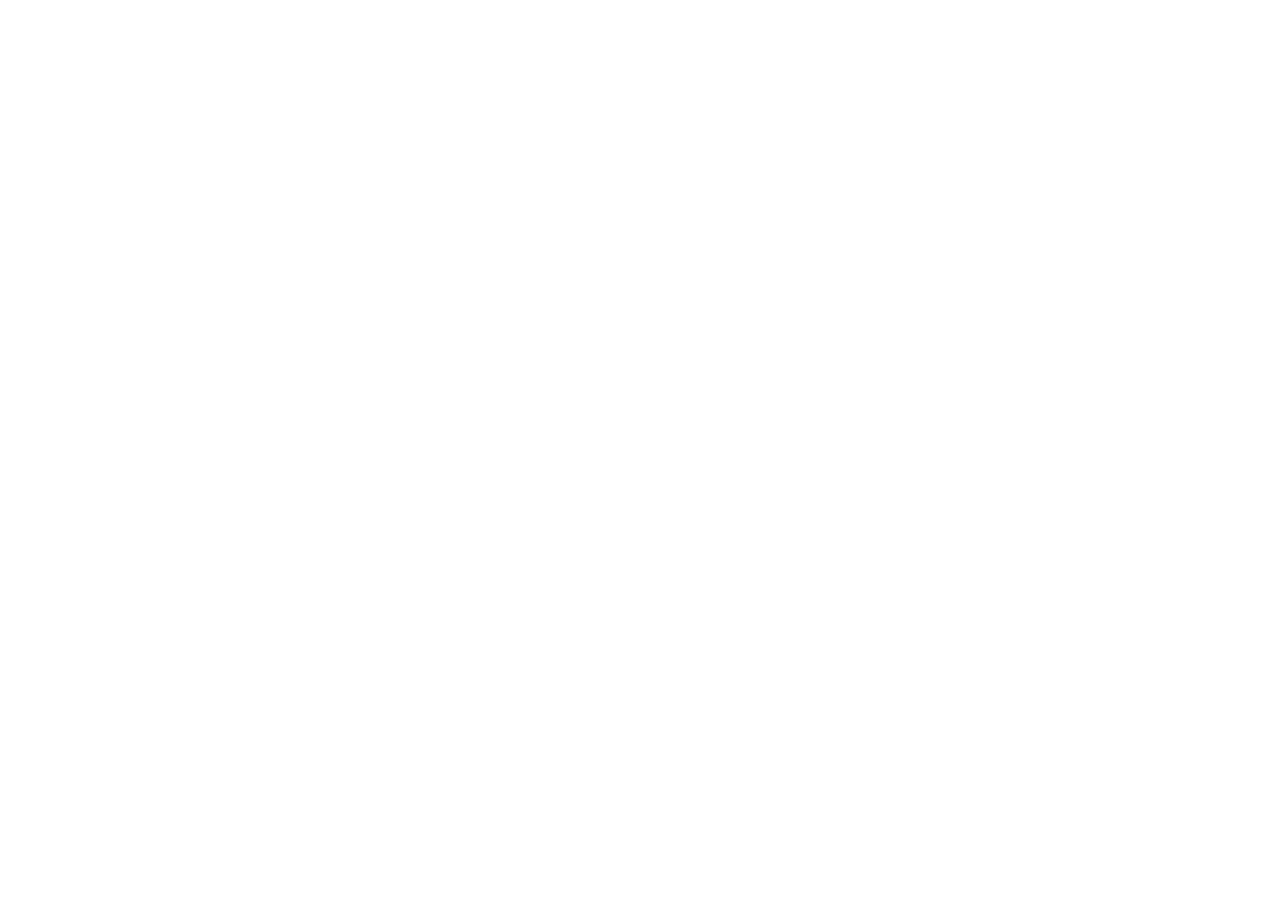
==== commit fca71626: "Revert "EE12 record speech fixed, application fixed"" ====
--- a/experiment/simulation/index.html
+++ b/experiment/simulation/index.html
@@ -1,1908 +1,13 @@
 <!DOCTYPE html>
-<html lang="en">
-  <head>
-    <meta charset="UTF-8" />
-    <meta name="viewport" content="width=device-width, initial-scale=1.0" />
-    <title>Document</title>
-    <link rel="stylesheet" href="./css/layout.css" />
-    <link rel="stylesheet" href="./css/progressBar.css" />
-    <script src="https://cdnjs.cloudflare.com/ajax/libs/animejs/3.2.1/anime.min.js"></script>
-    <script src="https://cdnjs.cloudflare.com/ajax/libs/Chart.js/2.6.0/Chart.min.js"></script>
-    <!-- <script src="https://cdn.jsdelivr.net/npm/chart.js"></script> -->
-    <script src="https://code.jquery.com/jquery-3.7.1.js" integrity="sha256-eKhayi8LEQwp4NKxN+CfCh+3qOVUtJn3QNZ0TciWLP4=" crossorigin="anonymous"></script>
-    <link rel="stylesheet" href="./css/imgs.css" />
-    <link rel="stylesheet" href="./css/scenes.css" />
-    <!-- <link rel="stylesheet" href="table.css" /> -->
-    <link rel="stylesheet" href="./css/quiz.css" />
-    <link rel="stylesheet" href="./css/certificate.css" />
-    <link rel="stylesheet" href="./css/chart.css" />
-    <link rel="stylesheet" href="./css/component_styling.css" />
-    <link rel="stylesheet" href="./css/sliders.css" />
-  </head>
-  <img src="" alt="" />
-  <body>
-    <!-- <body  onmousemove="getCursor(event)"> -->
-    <!-- Mouse Position -->
-    <!-- <div id="demo" style="position: absolute">
-      <div id="info"></div>
-    </div> -->
-    <div class="main-container">
-      <!-- * Drawer Side Navbar -->
-      <nav id="drawer">
-        <div class="codelab-time-container" style="display: none"></div>
-        <div class="steps">
-          <ol>
-            <!-- <li class=""> 
-              <a>
-                <span class="step">
-                  <span>Introduction</span>
-                </span>
-              </a>
-            </li>
-            <li class="">
-              <a>
-                <span class="step">
-                  <span>Objective</span>
-                </span>
-              </a>
-            </li> -->
-            <!-- <li>
-              <a>
-                <span class="step">
-                  <span>Concept Development</span>
-                </span>
-              </a>
-            </li> -->
-          
-            <li>
-              <a>
-                <span class="step">
-                  <span>
-                    Circuit Formulation.
-                  </span>
-                </span>
-              </a>
-            </li>
-            <li>
-              <a>
-                <span class="step">
-                  <span>Voltage and current waveforms of components.</span>
-                </span>
-              </a>
-            </li>
-            <li>
-              <a>
-                <span class="step">
-                  <span>
-                    Performance Analysis.
-                  </span>
-                </span>
-              </a>
-            </li>
-          </ol>
-        </div>
-      </nav>
-      <div class="right-container">
-        <div class="right-box">
-          <!-- * Progress bar -->
-          <section class="progress-bar">
-            <div class="progressbar">
-              <div class="progress" id="progress"></div>
-              <div
-                class="progress-step progress-step-active"
-                data-tiltle=""
-              ></div>
-              <div class="progress-step" data-title=""></div>
-              <div class="progress-step" data-title=""></div>
-              <!-- <div class="progress-step" data-title=""></div> -->
-              <!-- <div class="progress-step" data-title=""></div> -->
-            </div>
-          </section>
+<html>
+<head>
+	<!-- Add CSS at the head of HTML file -->
+    <link rel="stylesheet" href="./css/main.css">
+</head>
+<body>
+		<!-- Your code goes here-->
 
-          <main class="main-window">
-            <!-- transparent layer for question -->
-            <div class="transparent-box"></div>
-            <section class="anime-header">
-              <p style="text-transform: uppercase;position: relative;left: -255px;">AC voltage controller </p>
-              
-              <div class="btn-popup-box">
-                <p class="btn-popup">Procedure</p>
-                <p class="btn-popup">Nomenclature</p>
-                <p class="btn-popup">Mathematical Expressions</p>
-                <img class="btn-popup-window" src="" alt="" >
-                <div class="btn-popup-window blur">
-                </div>
-              </div>
-
-              <img
-                class="btn btn-mute"
-                style="height: 40px; z-index: 5; position: absolute; right: 5px"
-                src="./src/images/template_imgs/speech_off_btn.png"
-                title="Click To Mute"
-              />
-            </section>
-
-
-
-            <!-- * Project Intro Goes Here -->
-            <div class="project-intro">
-              <span class="heading">Objective:</span>
-              <p class="description">To Set the Beam and Slab using Flex System.</p>
-              <span class="heading">Apparatus Materials:</span>
-              <p class="description">
-                Tripod Stand, CT prop, fourway head, Aluminium Beam, Timber Beam, Plywood Sheathing, Beam Forming support. 
-              </p>
-            </div>
-
-            <!-- * Steps Heading Template -->
-            <div class="step-heading">
-              <p class="step-title">Step 1</p>
-              <p class="step-description">
-                Calculation of cross-sectional area:
-              </p>
-            
-            </div>
-            
-            <!-- * Content Adder Box -->
-            <ul class="content-adder-box">
-              <!-- <li class="btn content-adder">Footing</li> -->
-            </ul>
-
-            <!-- * Blink Arrow -->
-            <img
-                class="blinkArrow"
-                src="./src/images/template_imgs/blinkArrow.webp"
-              />
-            
-            <section class="anime-main">
-            <!-- <section class="anime-main" onmousemove="getCursor(event)"> -->
-              <!-- * Welcome note About Experiment-->
-              <div class="welcome-box">
-                <img
-                  class="iit-logo"
-                  src="./src/images/iit-delhi-logo.png"
-                  alt=""
-                />
-                <div class="title">
-                  <span>Welcome to</span>
-                  <span>Foundation in Beam Formwork Experiment</span>
-                  <span
-                    >of Formwork Technology in Civil Engineering Virtual
-                    Lab</span
-                  >
-                  <span
-                    >developed by Prof. K. N. Jha, Department of Civil
-                    Engineering, IIT Delhi.</span
-                  >
-                </div>
-                <div class="prof-description">
-                  <img
-                    class="prof-img"
-                    src="./src/images/prof_image_kn_jha.jpeg"
-                    alt="Prof. K. N. Jha Image"
-                  />
-                  <span>Prof. K. N. Jha</span>
-                  <span>IIT Delhi</span>
-                </div>
-              </div>
-
-              <!-- * Student Name section -->
-              <form onsubmit="return false" class="user-input">
-                <p>Enter your name:</p>
-                <input type="text" name="" id="stuName" />
-                <p class="error">Please enter your name before start</p>
-                <input class="btn" id="nameSubmitBtn" type="submit" value="Start"/>
-              </form>
-
-              <!-- * Calculations Table -->
-              <table class="measurements">
-                <tbody>
-                  <tr>
-                    <th class="cell" colspan="2">Calculations:</th>
-                  </tr>
-                  <tr>
-                    <th class="cell" scope="col">Total Length(m)</th>
-                    <td class="cell"></td>
-                  </tr>
-                  <tr>
-                    <th class="cell" scope="col">Weight(kg)</th>
-                    <td class="cell"></td>
-                  </tr>
-                  <tr>
-                    <th class="cell" scope="col">
-                      Cross-sectional area (mm<sup>2</sup>)
-                    </th>
-                    <td class="cell"></td>
-                  </tr>
-                </tbody>
-              </table>
-
-              <!-- * Graphs -->
-              <div class="graph_box graph_box0">
-                <canvas class="graph graph0"></canvas>
-              </div>
-              <div class="graph_box graph_box1">
-                <canvas class="graph graph1"></canvas>
-              </div>
-              <div class="graph_box graph_box2" >
-                <canvas class="graph graph2"></canvas>
-              </div>
-              <div class="graph_box graph_box3" >
-                <canvas class="graph graph3"></canvas>
-              </div>
-              <div class="graph_box graph_box4" >
-                <canvas class="graph graph4"></canvas>
-              </div>
-              <div class="graph_box graph_box5" >
-                <canvas class="graph graph5"></canvas>
-              </div>
-              <div class="graph_box graph_box6" >
-                <canvas class="graph graph6"></canvas>
-              </div>
-              <div class="graph_box graph_box7" >
-                <canvas class="graph graph7"></canvas>
-              </div>
-              <div class="graph_box graph_box8" >
-                <canvas class="graph graph8"></canvas>
-              </div>
-              <div class="graph_box graph_box9" >
-                <canvas class="graph graph9"></canvas>
-              </div>
-              <div class="graph_box graph_box10" >
-                <canvas class="graph graph10"></canvas>
-              </div>
-              <!-- Label for graph -->
-              <span
-                style="background-color: transparent; font-weight: bold"
-                class="temp xLabel"
-              ></span>
-              <span
-                style="background-color: transparent; font-weight: bold"
-                class="temp yLabel"
-              ></span>
-              <span
-                style="background-color: transparent; font-weight: bold"
-                class="temp xLabel2"
-              ></span>
-              <span
-                style="background-color: transparent; font-weight: bold"
-                class="temp yLabel2"
-              ></span>
-              
-              <!-- ! for cicuit formulation -->
-              <!-- Connection Points -->
-              <div class="vertex-box">
-                <p class="vertex" id="vertex1"><span class="text"></span></p>
-                <p class="vertex" id="vertex2"><span class="text"></span></p>
-                <p class="vertex" id="vertex3"><span class="text"></span></p>
-                <p class="vertex" id="vertex4"><span class="text"></span></p>
-                <p class="vertex" id="vertex5"><span class="text"></span></p>
-                <p class="vertex" id="vertex6"><span class="text"></span></p>
-                <p class="vertex" id="vertex7"><span class="text"></span></p>
-                <p class="vertex" id="vertex8"><span class="text"></span></p>
-                <p class="vertex" id="vertex9"><span class="text"></span></p>
-                <p class="vertex" id="vertex10"><span class="text"></span></p>
-                <p class="vertex" id="vertex11"><span class="text"></span></p>
-                <p class="vertex" id="vertex12"><span class="text"></span></p>
-                <p class="vertex" id="vertex13"><span class="text"></span></p>
-                <p class="vertex" id="vertex14"><span class="text"></span></p>
-                <p class="vertex" id="vertex15"><span class="text"></span></p>
-                <p class="vertex" id="vertex16"><span class="text"></span></p>
-              </div>
-
-              <!-- part 3 first table -->
-              <div class="part3_table_one">
-                <table>
-                  <thead>
-                    <!-- slider -->
-                    <tr>
-                      <th colspan="3" class="table-title">
-                        V<sub>g</sub> = <span class="title">24</span> V
-                      </th>
-                    </tr>
-                    <tr>
-                      <th>D</th>
-                      <th>V<sub>0</sub>(V)</th>
-                      <th>M</th>
-                    </tr>
-                  </thead>
-                  <tbody>
-                    <tr>
-                      <td>0.1</td>
-                      <td></td>
-                      <td></td>
-                    </tr>
-                    <tr>
-                      <td>0.9</td>
-                      <td></td>
-                      <td></td>
-                    </tr>
-                    <tr>
-                      <td></td>
-                      <td></td>
-                      <td></td>
-                    </tr>
-                    <tr>
-                      <td></td>
-                      <td></td>
-                      <td></td>
-                    </tr>
-                    <tr>
-                      <td></td>
-                      <td></td>
-                      <td></td>
-                    </tr>
-                    <tr>
-                      <td></td>
-                      <td></td>
-                      <td></td>
-                    </tr>
-                    <tr>
-                      <td></td>
-                      <td></td>
-                      <td></td>
-                    </tr>
-                  </tbody>
-                </table>
-                <table>
-                  <thead>
-                    <!-- slider -->
-                    <tr>
-                      <th colspan="3" class="table-title">
-                        V<sub>g</sub> = <span class="title">48</span> V
-                      </th>
-                    </tr>
-                    <tr>
-                      <th>D</th>
-                      <th>V<sub>0</sub>(V)</th>
-                      <th>M</th>
-                    </tr>
-                  </thead>
-                  <tbody>
-                    <tr>
-                      <td>0.1</td>
-                      <td></td>
-                      <td></td>
-                    </tr>
-                    <tr>
-                      <td>0.9</td>
-                      <td></td>
-                      <td></td>
-                    </tr>
-                    <tr>
-                      <td></td>
-                      <td></td>
-                      <td></td>
-                    </tr>
-                    <tr>
-                      <td></td>
-                      <td></td>
-                      <td></td>
-                    </tr>
-                    <tr>
-                      <td></td>
-                      <td></td>
-                      <td></td>
-                    </tr>
-                    <tr>
-                      <td></td>
-                      <td></td>
-                      <td></td>
-                    </tr>
-                    <tr>
-                      <td></td>
-                      <td></td>
-                      <td></td>
-                    </tr>
-                  </tbody>
-                </table>
-                <table>
-                  <thead>
-                    <!-- slider -->
-                    <tr>
-                      <th colspan="3" class="table-title">
-                        V<sub>g</sub> = <span class="title">72</span> V
-                      </th>
-                    </tr>
-                    <tr>
-                      <th>D</th>
-                      <th>V<sub>0</sub>(V)</th>
-                      <th>M</th>
-                    </tr>
-                  </thead>
-                  <tbody>
-                    <tr>
-                      <td>0.1</td>
-                      <td></td>
-                      <td></td>
-                    </tr>
-                    <tr>
-                      <td>0.9</td>
-                      <td></td>
-                      <td></td>
-                    </tr>
-                    <tr>
-                      <td></td>
-                      <td></td>
-                      <td></td>
-                    </tr>
-                    <tr>
-                      <td></td>
-                      <td></td>
-                      <td></td>
-                    </tr>
-                    <tr>
-                      <td></td>
-                      <td></td>
-                      <td></td>
-                    </tr>
-                    <tr>
-                      <td></td>
-                      <td></td>
-                      <td></td>
-                    </tr>
-                    <tr>
-                      <td></td>
-                      <td></td>
-                      <td></td>
-                    </tr>
-                  </tbody>
-                </table>
-
-              </div>
-
-              <!-- part 3 second table -->
-              <div class="part3_table_two">
-                <table>
-                  <thead>
-                    <!-- slider -->
-                    <tr style="border: none;">
-                      <td colspan="3" style="border: none;">
-                        <div class="table-slider deactive">
-                          <div class="labels" style="gap: 30px;">
-                            <span>50𝜴</span>
-                            <span>60𝜴</span>
-                            <span>70𝜴</span>
-                          </div>
-                          <div class="lines">
-                            <span>▌</span>
-                            <span>▌</span>
-                            <span>▌</span>
-                          </div>
-                          <div class="table-slider-box">
-                            <p class="title">R<sub>1</sub></p>
-                            <input type="range" value="50" step="10" min="50" max="70">
-                          </div>
-                        </div>
-                      </td>
-                    </tr>
-                    <tr>
-                      <th>D</th>
-                      <th>V<sub>0</sub>(V)</th>
-                      <th>M</th>
-                    </tr>
-                  </thead>
-                  <tbody>
-                    <tr>
-                      <td>0.1</td>
-                      <td></td>
-                      <td></td>
-                    </tr>
-                    <tr>
-                      <td>0.5</td>
-                      <td></td>
-                      <td></td>
-                    </tr>
-                    <tr>
-                      <td>0.8</td>
-                      <td></td>
-                      <td></td>
-                    </tr>
-                    <tr>
-                      <td>0.84</td>
-                      <td></td>
-                      <td></td>
-                    </tr>
-                    <tr>
-                      <td>0.87</td>
-                      <td></td>
-                      <td></td>
-                    </tr>
-                    <tr>
-                      <td>0.9</td>
-                      <td></td>
-                      <td></td>
-                    </tr>
-                    <tr>
-                      <td>0.93</td>
-                      <td></td>
-                      <td></td>
-                    </tr>
-                  </tbody>
-                </table>
-               
-                <table>
-                  <!-- slider -->
-                  <thead>
-                    <tr style="border: none;">
-                      <td colspan="3" style="border: none;">
-                        <div class="table-slider deactive" style="background-color: #009644;">
-                          <div class="labels">
-                            <span>130𝜴</span>
-                            <span>150𝜴</span>
-                            <span>170𝜴</span>
-                          </div>
-                          <div class="lines">
-                            <span>▌</span>
-                            <span>▌</span>
-                            <span>▌</span>
-                          </div>
-                          <div class="table-slider-box">
-                            <p class="title">R<sub>2</sub></p>
-                            <input type="range" value="130" step="20" min="130" max="170">
-                          </div>
-                        </div>
-                      </td>
-                    </tr>
-                    <tr>
-                      <th>D</th>
-                      <th>V<sub>0</sub>(V)</th>
-                      <th>M</th>
-                    </tr>
-                  </thead>
-                  <tbody>
-                    <tr>
-                      <td>0.1</td>
-                      <td></td>
-                      <td></td>
-                    </tr>
-                    <tr>
-                      <td>0.5</td>
-                      <td></td>
-                      <td></td>
-                    </tr>
-                    <tr>
-                      <td>0.8</td>
-                      <td></td>
-                      <td></td>
-                    </tr>
-                    <tr>
-                      <td>0.84</td>
-                      <td></td>
-                      <td></td>
-                    </tr>
-                    <tr>
-                      <td>0.87</td>
-                      <td></td>
-                      <td></td>
-                    </tr>
-                    <tr>
-                      <td>0.9</td>
-                      <td></td>
-                      <td></td>
-                    </tr>
-                    <tr>
-                      <td>0.93</td>
-                      <td></td>
-                      <td></td>
-                    </tr>
-                  </tbody>
-                </table>
-
-                <table>
-                  <thead>
-                    <!-- slider -->
-                    <tr style="border: none;">
-                      <td colspan="3" style="border: none;">
-                        <div class="table-slider deactive" style="background-color: rgb(40, 40, 255);">
-                          <div class="labels">
-                            <span>275𝜴</span>
-                            <span>300𝜴</span>
-                            <span>325𝜴</span>
-                          </div>
-                          <div class="lines">
-                            <span>▌</span>
-                            <span>▌</span>
-                            <span>▌</span>
-                          </div>
-                          <div class="table-slider-box">
-                            <p class="title">R<sub>3</sub></p>
-                            <input type="range" value="275" step="25" min="275" max="325">
-                          </div>
-                        </div>
-                      </td>
-                    </tr>
-                    <tr>
-                      <th>D</th>
-                      <th>V<sub>0</sub>(V)</th>
-                      <th>M</th>
-                    </tr>
-                  </thead>
-                  <tbody>
-                    <tr>
-                      <td>0.1</td>
-                      <td></td>
-                      <td></td>
-                    </tr>
-                    <tr>
-                      <td>0.5</td>
-                      <td></td>
-                      <td></td>
-                    </tr>
-                    <tr>
-                      <td>0.8</td>
-                      <td></td>
-                      <td></td>
-                    </tr>
-                    <tr>
-                      <td>0.84</td>
-                      <td></td>
-                      <td></td>
-                    </tr>
-                    <tr>
-                      <td>0.87</td>
-                      <td></td>
-                      <td></td>
-                    </tr>
-                    <tr>
-                      <td>0.9</td>
-                      <td></td>
-                      <td></td>
-                    </tr>
-                    <tr>
-                      <td>0.93</td>
-                      <td></td>
-                      <td></td>
-                    </tr>
-                  </tbody>
-                </table>
-              </div>
-
-          <!-- part 3 first table -->
-              <table class="part3_table_three">
-                <thead>
-                  <tr>
-                    <th>S.No.</th>
-                    <th>V<sub>s</sub>(V)</th>
-                    <th>α<sup>0</sup></th>
-                    <th>R</th>
-                    <th>V<sub>0</sub>(V)</th>
-                    <th>I<sub>0</sub>(A)</th>
-                    <th>I<sub>in</sub>(A)</th>
-                    <th>P<sub>0</sub>(W)</th>
-                    <th>PF</th>
-                    <th>V<sub>01</sub></th>
-                    <th>THD</th>
-                  </tr>
-                </thead>
-                <tbody>
-                  <tr>
-                    <td>1</td>
-                    <td></td>
-                    <td>0</td>
-                    <td></td>
-                    <td></td>
-                    <td></td>
-                    <td></td>
-                    <td></td>
-                    <td></td>
-                    <td></td>
-                    <td></td>
-                    <td></td>
-                  </tr>
-                  <tr>
-                    <td>2</td>
-                    <td></td>
-                    <td>170</td>
-                    <td></td>
-                    <td></td>
-                    <td></td>
-                    <td></td>
-                    <td></td>
-                    <td></td>
-                    <td></td>
-                    <td></td>
-                    <td></td>
-                  </tr>
-                  <tr>
-                    <td>3</td>
-                    <td></td>
-                    <td></td>
-                    <td></td>
-                    <td></td>
-                    <td></td> 
-                    <td></td>
-                    <td></td>
-                    <td></td>
-                    <td></td>
-                    <td></td>
-                    <td></td>
-                  </tr>
-                  <tr>
-                    <td>4</td>
-                    <td></td>
-                    <td></td>
-                    <td></td>
-                    <td></td>
-                    <td></td>
-                    <td></td>
-                    <td></td>
-                    <td></td>
-                    <td></td>
-                    <td></td>
-                    <td></td>
-                  </tr>
-                  <tr>
-                    <td>5</td>
-                    <td></td>
-                    <td></td>
-                    <td></td>
-                    <td></td>
-                    <td></td>
-                    <td></td>
-                    <td></td>
-                    <td></td>
-                    <td></td>
-                    <td></td>
-                    <td></td>
-                  </tr>
-                  <tr>
-                    <td>6</td>
-                    <td></td>
-                    <td></td>
-                    <td></td>
-                    <td></td>
-                    <td></td>
-                    <td></td>
-                    <td></td>
-                    <td></td>
-                    <td></td>
-                    <td></td>
-                    <td></td>
-                  </tr>
-                  <tr>
-                    <td>7</td>
-                    <td></td>
-                    <td></td>
-                    <td></td>
-                    <td></td>
-                    <td></td>
-                    <td></td>
-                    <td></td>
-                    <td></td>
-                    <td></td>
-                    <td></td>
-                    <td></td>
-                  </tr>
-                </tbody>
-              </table>
-
-              <!-- part three table 3__2 -->
-              <table class="part3_table_three part3_table_three_two">
-                <thead>
-                  <tr>
-                    <th>S.No.</th>
-                    <th>V<sub>s</sub>(V)</th>
-                    <th>α<sup>0</sup></th>
-                    <th>V<sub>0</sub>(V)</th>
-                    <th>V<sub>DC</sub>(A)</th>
-                    <th>I<sub>0</sub>(A)</th>
-                    <th>I<sub>in</sub>(A)</th>
-                  </tr>
-                </thead>
-                <tbody>
-                  <tr>
-                    <td>1</td>
-                    <td></td>
-                    <td>0</td>
-                    <td></td>
-                    <td></td>
-                    <td></td>
-                    <td></td>
-                  </tr>
-                  <tr>
-                    <td>2</td>
-                    <td></td>
-                    <td>170</td>
-                    <td></td>
-                    <td></td>
-                    <td></td>
-                    <td></td>
-                  </tr>
-                  <tr>
-                    <td>3</td>
-                    <td></td>
-                    <td></td>
-                    <td></td>
-                    <td></td>
-                    <td></td> 
-                    <td></td>
-                  </tr>
-                  <tr>
-                    <td>4</td>
-                    <td></td>
-                    <td></td>
-                    <td></td>
-                    <td></td>
-                    <td></td>
-                    <td></td>
-                  </tr>
-                  <tr>
-                    <td>5</td>
-                    <td></td>
-                    <td></td>
-                    <td></td>
-                    <td></td>
-                    <td></td>
-                    <td></td>
-                  </tr>
-                  <tr>
-                    <td>6</td>
-                    <td></td>
-                    <td></td>
-                    <td></td>
-                    <td></td>
-                    <td></td>
-                    <td></td>
-                  </tr>
-                  <tr>
-                    <td>7</td>
-                    <td></td>
-                    <td></td>
-                    <td></td>
-                    <td></td>
-                    <td></td>
-                    <td></td>
-                  </tr>
-                </tbody>
-              </table>
-
-               <!-- part 3 four table -->
-               <table class="part3_table_four">
-                <thead>
-                  <tr>
-                    <th>v<sub>g</sub>(V)</th>
-                    <th>D</th>
-                    <th>R</th>
-                    <th>v<sub>0</sub>(V)</th>
-                    <th>M</th>
-                    <th>I<sub>2</sub>(A)</th>
-                    <th>I<sub>0</sub>(A)</th>
-                  </tr>
-                </thead>
-                <tbody>
-                  <tr>
-                    <td></td>
-                    <td></td>
-                    <td></td>
-                    <td></td>
-                    <td></td>
-                    <td></td>
-                    <td></td>
-                    
-                  </tr>
-                  
-                </tbody>
-              </table>
-
-              <table class="part3_table_four_2">
-                <thead>
-                  <tr>
-                    <th>Component</th>
-                    <th>Voltage Rating (V)</th>
-                    <th>Current Rating (A)</th>
-                    <th>Power (W)</th>
-                  </tr>
-                </thead>
-                <tbody>
-                  <tr>
-                    <td>Switch(v<sub>Sw</sub>, i<sub>Sw</sub>)</td>
-                    <td>> v<sub>0</sub> (value)</td>
-                    <td>> i<sub>2</sub> (value)</td>
-                    <td>> P<sub>Sw</sub> (value)</td>
-
-                  </tr>
-                  <tr>
-                    <td>Diode(v<sub>Di</sub>, i<sub>Di</sub>)</td>
-                    <td>> v<sub>0</sub> (value)</td>
-                    <td>> i<sub>2</sub> (value)</td>
-                    <td>> P<sub>Di</sub> (value)</td>
-                  </tr> 
-                  <tr>
-                    <td>Capacitor(v<sub>C</sub>, i<sub>C</sub>)</td>
-                    <td>> v<sub>0</sub> (value)</td>
-                    <td>> (i<sub>2</sub>-i<sub>0</sub>) (value)</td>
-                  </tr>
-                </tbody>
-              </table>
-
-              <!-- * Result table -->
-              <!-- removed -->
-
-              <!-- * chart Js Canvas-->
-              <div class="chart">
-                <canvas id="myChart"></canvas>
-              </div>
-                          
-              <!-- * Input box format for in anime questions -->
-              <form onsubmit="return false" class="temp-input"
-                <span class="text1"></span
-                ><input class="input" type="text" name="" id="ipnum" /><span
-                  class="text2"
-                ></span>
-                <p class="error"></p>
-                <input class="submit-btn btn" type="submit" value="Submit" />
-              </form>
-
-              <!-- * Template element -->
-              <div class="utm-button"></div>
-
-              <!-- * Quiz container -->
-              <div class="quiz-container" id="quiz">
-                <div class="quiz-header">
-                  <div class="title">
-                    <h2 id="question">Question text</h2>
-                    <!-- <span id="closeQuiz">X</span> -->
-                  </div>
-                  <ul>
-                    <li>
-                      <input type="radio" id="a" name="answer" class="answer" />
-                      <label id="a_text" for="a">Question</label>
-                    </li>
-                    <li>
-                      <input type="radio" id="b" name="answer" class="answer" />
-                      <label id="b_text" for="b">Question</label>
-                    </li>
-                    <li>
-                      <input type="radio" id="c" name="answer" class="answer" />
-                      <label id="c_text" for="c">Question</label>
-                    </li>
-                    <li>
-                      <input type="radio" id="d" name="answer" class="answer" />
-                      <label id="d_text" for="d">Question</label>
-                    </li>
-                    <li>
-                      <p id="quizAns" style="color: green">India</p>
-                    </li>
-                  </ul>
-                </div>
-                <button id="quizSubmit">Submit</button>
-              </div>
-
-              <!-- * End Certificate Template -->
-              <div class="certificate">
-                <div class="header">
-                  <img src="./src/images/logo.png" alt="" class="logo" />
-                  <span class="title cursive">Certificate of Completion</span>
-                </div>
-                <div class="student-detail">
-                  <div class="row">
-                    <span
-                      style="text-transform: capitalize"
-                      class="bold red"
-                      id="certificateStuName"
-                      >Sneha Jadon</span
-                    >
-                  </div>
-                  <div class="row">
-                    <span class="cursive" style="text-align: center"
-                      >has succesfully performed Virtaul Lab Experiment on
-                    </span>
-                    <span
-                      style="font-size: 1.5rem; text-transform: capitalize"
-                      class="bold sans red"
-                      >Foundation in foamwork</span
-                    >
-                  </div>
-                  <div class="">
-                    <!-- <span class="cursive">and secured</span>
-                    <span class="bold sans" id="quizScore">0</span>
-                    <span class="bold sans">/5 Marks</span>
-                    <span class="cursive">at</span> -->
-                    <span class="bold sans" id="certificateDate"
-                      >Date 10-10-2023</span
-                    >
-                  </div>
-                  <div class="row">
-                    <span class="cursive"
-                      >which is developed by
-                      <span class="bold sans">VIRTUAL LABS - IIT Delhi</span>
-                    </span>
-                  </div>
-                </div>
-              </div>
-
-              <!-- * Slider Box -->
-              <!-- <div class="slider-box" style="z-index: 1000"> -->
-              <div class="universal-slider" style="z-index: 1000">
-                <img class="slider-circuit" src="./src/images/sliders/slider_circuit.png" alt="">
-                <img class="slider-circuit-helper" src="./src/images/sliders/slider_circuit_helper.png" alt="">
-                <div class="slider">
-                  <img type="range" class="slider_V">
-                  <div class="v slider-box ">
-                    <img src="./src/images/sliders/slider_V_arrow.png" class="slider-V-arrow slider-v-r1 btn-img">
-                    <div class="value-box">
-                      <input type="text" value="0" readonly>
-                      <span>V</span>
-                    </div>
-                  </div>    
-                  <div class="d slider-box">
-                    <input type="range" class="slider_D range-slider" step="1" min="0" max="180" value="1" onchange="">
-                    <!-- <img src="./src/images/sliders/slider_D_blank.png" class="slider-D-arrow">
-                    <img src="./src/images/sliders/slider_D_body.png" alt="" class="slider-D-body"> -->
-                    <img src="./src/images/sliders/new_slider_tip.png" class="slider-D-arrow">
-                    <img class="slider-D-body back" src="./src/images/sliders/new_slider_bcg.png" >
-                    <img class="slider-D-body bottom" src="./src/images/sliders/new_slider_bcg_bottom.png" >
-                    <img src="./src/images/sliders/new_slider_bcg_helper.png" class="slider-D-helper">
-                    <div class="value-box">
-                      <!-- <span>0</span> -->
-                      <input onchange="" type="text" value="1" min="1" max="180" >
-                    </div>
-                  </div>
-                  <div class="r slider-box">
-                    <img class="slider-R-back" src="./src/images/sliders/slider_inductance_register.png" alt="">
-                  </div>
-                </div>
-              </div>
-              <!-- </div> -->
-
-              <!-- ! Delte Reset Buttons -->
-              <!-- * Button template -->
-              <div class="btn btn-reset">
-                Reset                
-              </div>
-              <div class="btn btn-delete">
-                Delete
-              </div>
-              <div class="btn btn-check-connections">
-                Check Connections
-              </div>
-              <div class="btn btn-circuit-diagram" style="z-index: 2001;">
-                Circuit Diagram
-              </div>
-              <div class="btn btn-connections" id="reset-connections" >
-                Reset                
-              </div>
-              
-
-               <!--! transparent html element  -->
-
-               <button id="overPlayerNextBtn" class="btn-transparent btn btn-disabled" disabled>
-                Next
-              </button>
-       
-              <!-- ! Conecpt Development -->
-              <iframe class="concept_development" src="./iframes/index.html" width="1200" height="700"  frameborder="0"></iframe>
-
-              <!-- * Images that is used in all steps -->
-              <!-- * class main-window-imgs -->
-              <!-- ! Example ->
-              <!-- ! template images->
-
-                  <!-- ! Red blink arrow -->
-              <img
-                class="blinkArrowRed"
-                src="./src/images/template_imgs/blinkArrowRed.png"
-              />
-              
-              <img
-                class="main-window-imgs"
-                src="./src/images/template_imgs/arrow.png"
-                title="arrow"
-                alt="arrow"
-              />
-
-              <img
-                class="main-window-imgs"
-                src="./src/images/template_imgs/blinkArrow.webp"
-              />
-
-              <img
-                class="main-window-imgs"
-                src="./src/images/template_imgs/laerrow.png"
-                title="laerrow"
-                alt="laerrow"
-              />
-
-              <img
-                class="main-window-imgs"
-                src="./src/images/template_imgs/laerrow2.png"
-                title="laerrow2"
-                alt="laerrow2"
-              />
-
-              <img
-                class="main-window-imgs"
-                src="./src/images/template_imgs/logo.png"
-                title="logo"
-                alt="logo"
-              />
-
-              <img
-                class="main-window-imgs"
-                src="./src/images/template_imgs/man.png"
-                title="man"
-                alt="man"
-              />
-
-              <img
-                class="main-window-imgs"
-                src="./src/images/template_imgs/measurearrow.png"
-                title="measurearrow"
-                alt="measurearrow"
-              />
-
-              <img
-                class="main-window-imgs"
-                src="./src/images/template_imgs/measurearrow2.png"
-                title="measurearrow2"
-                alt="measurearrow2"
-              />
-
-              <img
-                class="main-window-imgs"
-                src="./src/images/template_imgs/redsize.png"
-                title="redsize"
-                alt="redsize"
-              />
-
-              <img
-                class="main-window-imgs"
-                src="./src/images/template_imgs/speech_off_btn.png"
-                title="speech_off_btn"
-                alt="speech_off_btn"
-              />
-
-              <img
-                class="main-window-imgs"
-                src="./src/images/template_imgs/speech_on_btn.png"
-                title="speech_on_btn"
-                alt="speech_on_btn"
-              />
-
-              <img
-                class="main-window-imgs"
-                src="./src/images/template_imgs/talk_cloud.png"
-                title="talk_cloud"
-                alt="talk_cloud"
-              />
-              <img
-                class="main-window-imgs"
-                src="./src/images/template_imgs/iit-delhi-logo.png"
-                title="iit-delhi-logo"
-                alt="iit-delhi-logo"
-              />
-<!-- ! Template images end here -->
-
-    <!-- ! Procedure formula Nomenclature images -->
-    <img
-    class="main-window-imgs"
-    src="./src/images/formulas_component_stress.png"
-    alt="formulas_component_stress.png"
-    />
-
-    <img
-        class="main-window-imgs"
-        src="./src/images/formulas_efficiency.png"
-        alt="formulas_efficiency.png"
-    />
-
-    <img
-        class="main-window-imgs"
-        src="./src/images/formulas_ideal.png"
-        alt="formulas_ideal.png"
-    />
-
-    <img
-        class="main-window-imgs"
-        src="./src/images/formulas_nomenclautre.png"
-        alt="formulas_nomenclautre.png"
-    />
-
-    <img
-        class="main-window-imgs"
-        src="./src/images/formulas_non_ideal.png"
-        alt="formulas_non_ideal.png"
-    />
-
-    <img
-        class="main-window-imgs"
-        src="./src/images/formulas_procedure.png"
-        alt="formulas_procedure.png"
-    />
-
-    <img
-        class="main-window-imgs"
-        src="./src/images/formulas_universal.png"
-        alt="formulas_universal.png"
-    />
-    <!-- ! Procedure formula Nomenclature images end -->
-
-    <!--! EE12 images added -->
-
-        <img
-        class="main-window-imgs btn-img"
-        src="./src/images/EE12/btn_auto.png"
-    />
-
-    <img
-        class="main-window-imgs btn-img"
-        src="./src/images/EE12/btn_check.png"
-    />
-
-    <img
-        class="main-window-imgs btn-img"
-        src="./src/images/EE12/btn_delete.png"
-    />
-
-    <img
-        class="main-window-imgs btn-img"
-        src="./src/images/EE12/btn_manual.png"
-    />
-
-    <img
-        class="main-window-imgs btn-img"
-        src="./src/images/EE12/btn_plot.png"
-    />
-
-    <img
-        class="main-window-imgs btn-img"
-        src="./src/images/EE12/btn_record.png"
-    />
-
-    <img
-        class="main-window-imgs btn-img"
-        src="./src/images/EE12/btn_reset.png"
-    />
-
-    <img
-        class="main-window-imgs btn-img"
-        src="./src/images/EE12/btn_reset_part_3.png"
-    />
-
-    <img
-        class="main-window-imgs btn-img"
-        src="./src/images/EE12/option_1_tab_1.png"
-    />
-
-    <img
-        class="main-window-imgs btn-img"
-        src="./src/images/EE12/option_1_tab_2.png"
-    />
-
-    <img
-        class="main-window-imgs btn-img"
-        src="./src/images/EE12/option_1_tab_3.png"
-    />
-
-    <img
-        class="main-window-imgs btn-img"
-        src="./src/images/EE12/option_1_tab_4.png"
-    />
-
-    <img
-        class="main-window-imgs btn-img"
-        src="./src/images/EE12/option_1_tab_5.png"
-    />
-
-    <img
-        class="main-window-imgs btn-img"
-        src="./src/images/EE12/option_2_tab_1.png"
-    />
-
-    <img
-        class="main-window-imgs btn-img"
-        src="./src/images/EE12/option_2_tab_2.png"
-    />
-
-    <img
-        class="main-window-imgs btn-img"
-        src="./src/images/EE12/option_2_tab_3.png"
-    />
-
-    <img
-        class="main-window-imgs"
-        src="./src/images/EE12/part_1_components.png"
-    />
-
-    <img
-        class="main-window-imgs"
-        src="./src/images/EE12/part_1_components_2.png"
-    />
-
-    <img
-        class="main-window-imgs"
-        src="./src/images/EE12/part_1_connection_1_graph.png"
-    />
-
-    <img
-        class="main-window-imgs"
-        src="./src/images/EE12/part_1_connection_1_text.png"
-    />
-
-    <img
-        class="main-window-imgs"
-        src="./src/images/EE12/part_1_connection_2_graph.png"
-    />
-
-    <img
-        class="main-window-imgs"
-        src="./src/images/EE12/part_1_connection_2_text.png"
-    />
-
-    <img
-        class="main-window-imgs"
-        src="./src/images/EE12/part_1_connection_3_graph.png"
-    />
-
-    <img
-        class="main-window-imgs"
-        src="./src/images/EE12/part_1_connection_3_text.png"
-    />
-
-    <img
-        class="main-window-imgs"
-        src="./src/images/EE12/part_1_connection_4_graph.png"
-    />
-
-    <img
-        class="main-window-imgs"
-        src="./src/images/EE12/part_1_connection_4_text.png"
-    />
-
-    <img
-        class="main-window-imgs"
-        src="./src/images/EE12/part_2_fully_graph_1.png"
-    />
-
-    <img
-        class="main-window-imgs"
-        src="./src/images/EE12/part_2_fully_graph_2.png"
-    />
-
-    <img
-        class="main-window-imgs"
-        src="./src/images/EE12/part_2_fully_graph_3.png"
-    />
-
-    <img
-        class="main-window-imgs"
-        src="./src/images/EE12/part_2_fully_text_1.png"
-    />
-
-    <img
-        class="main-window-imgs"
-        src="./src/images/EE12/part_2_fully_text_2.png"
-    />
-
-    <img
-        class="main-window-imgs"
-        src="./src/images/EE12/part_2_fully_text_3.png"
-    />
-
-    <img
-        class="main-window-imgs"
-        src="./src/images/EE12/part_2_graph_empty.png"
-    />
-
-    <img
-        class="main-window-imgs"
-        src="./src/images/EE12/part_2_graph_empty_2.png"
-    />
-
-    <img
-        class="main-window-imgs"
-        src="./src/images/EE12/part_2_semi_graph_1.png"
-    />
-
-    <img
-        class="main-window-imgs"
-        src="./src/images/EE12/part_2_semi_graph_2.png"
-    />
-
-    <img
-        class="main-window-imgs"
-        src="./src/images/EE12/part_2_semi_graph_3.png"
-    />
-
-    <img
-        class="main-window-imgs"
-        src="./src/images/EE12/part_2_semi_text_1.png"
-    />
-
-    <img
-        class="main-window-imgs"
-        src="./src/images/EE12/part_2_semi_text_2.png"
-    />
-
-    <img
-        class="main-window-imgs"
-        src="./src/images/EE12/part_2_semi_text_3.png"
-    />
-
-    <img
-        class="main-window-imgs btn-img"
-        src="./src/images/EE12/part_2_tab_fully_controlled.png"
-    />
-
-    <img
-        class="main-window-imgs btn-img"
-        src="./src/images/EE12/part_2_tab_semi_controlled.png"
-    />
-
-    <img
-        class="main-window-imgs btn-img"
-        src="./src/images/EE12/part_3_option_1.png"
-    />
-
-    <img
-        class="main-window-imgs"
-        src="./src/images/EE12/part_3_option_1_alpha_val.png"
-    />
-
-    <img
-        class="main-window-imgs"
-        src="./src/images/EE12/part_3_option_1_alpha_vs.png"
-    />
-
-    <img
-        class="main-window-imgs"
-        src="./src/images/EE12/part_3_option_1_beta_val.png"
-    />
-
-    <img
-        class="main-window-imgs btn-img"
-        src="./src/images/EE12/part_3_option_1_load_1.png"
-    />
-
-    <img
-        class="main-window-imgs btn-img"
-        src="./src/images/EE12/part_3_option_1_load_2.png"
-    />
-
-    <img
-        class="main-window-imgs btn-img"
-        src="./src/images/EE12/part_3_option_2.png"
-    />
-
-    <img
-        class="main-window-imgs"
-        src="./src/images/EE12/part_3_select_option_full.png"
-    />
-
-    <img
-        class="main-window-imgs"
-        src="./src/images/EE12/part_4_circuit.png"
-    />
-
-    <img
-        class="main-window-imgs"
-        src="./src/images/EE12/part_4_fan.png"
-    />
-
-    <img
-        class="main-window-imgs"
-        src="./src/images/EE12/part_4_heading.png"
-    />
-
-    <img
-        class="main-window-imgs"
-        src="./src/images/EE12/right_tick.png"
-    />
-
-    <img
-        class="main-window-imgs"
-        src="./src/images/EE12/part_2_circuit_empty.png"
-    />
-
-    <img
-        class="main-window-imgs"
-        src="./src/images/EE12/part_2_circuit_semi.png"
-    />
-
-    <img
-        class="main-window-imgs"
-        src="./src/images/EE12/part_2_circuit_fully.png"
-    />
-    
-    <img
-        class="main-window-imgs"
-        src="./src/images/EE12/right_tick.png"
-    />
-    
-    <img
-        class="main-window-imgs"
-        src="./src/images/EE12/right_tick.png"
-    />
-    
-    <img
-        class="main-window-imgs"
-        src="./src/images/EE12/right_tick.png"
-    />
-    
-    <img
-        class="main-window-imgs"
-        src="./src/images/EE12/right_tick.png"
-    />
-    <img
-        class="main-window-imgs"
-        src="./src/images/EE12/part_3_option_2_alpha_vs.png"
-    />
-    <img
-        class="main-window-imgs"
-        src="./src/images/EE12/option_1_circuit_upper_part.png"
-    />
-    <img
-        class="main-window-imgs"
-        src="./src/images/EE12/helper.png"
-    />
-    
-    <!-- new imgs for updatation -->
-
-    <img
-    class="main-window-imgs"
-    src="./src/images/EE12_new_imgs/part_1_connect_text.png"
-    />
-    <img
-        class="main-window-imgs"
-        src="./src/images/EE12_new_imgs/part_1_right_tick.png"
-    />
-    <img
-        class="main-window-imgs"
-        src="./src/images/EE12_new_imgs/part_1_right_tick.png"
-    />
-    <img
-        class="main-window-imgs"
-        src="./src/images/EE12_new_imgs/part_1_right_tick.png"
-    />
-    <img
-        class="main-window-imgs"
-        src="./src/images/EE12_new_imgs/part_1_right_tick.png"
-    />
-
-    <img
-        class="main-window-imgs"
-        src="./src/images/EE12_new_imgs/part_1_select_text.png"
-    />
-
-    <img
-        class="main-window-imgs pointer"
-        src="./src/images/EE12_new_imgs/part_1_tab_1.png"
-    />
-
-    <img
-        class="main-window-imgs pointer"
-        src="./src/images/EE12_new_imgs/part_1_tab_2.png"
-    />
-
-    <img
-        class="main-window-imgs pointer"
-        src="./src/images/EE12_new_imgs/part_1_tab_3.png"
-    />
-
-    <img
-        class="main-window-imgs pointer"
-        src="./src/images/EE12_new_imgs/part_1_tab_4.png"
-    />
-
-
-
-<!-- ! EE12 images end here -->
-
-
-              <!-- * Videos -->
-              <!-- <video muted class="main-window-videos" src="./src/videos/yoke_front_to_back.mp4"></video> -->
-              <video muted class="main-window-videos" src="./src/videos/bfs_installation.mp4"></video>
-
-              <!-- * Video Box -->
-              <div class="video-box">
-                <video muted class="video" src="" autoplay></video>
-                <div class="controls" title="Click to Restart">
-                  <span class="title">Title</span>
-                  <button class="btn restart">
-                    <img src="./src/images/template_imgs/restart_btn.png" alt="" />
-                  </button>
-                </div>
-              </div>
-
-              <!-- * Question mark box -->
-              <div class="qs qs1">?</div>
-              <div class="qs qs2">?</div>
-              <div class="qs qs3">?</div>
-              <div class="qs qs4">?</div>
-              <div class="qs qs5">?</div>
-              <div class="qs qs6">?</div>
-
-              <!-- * Image Box -->
-              <div class="image-box">
-                <img class="image" src="" alt="">
-                <p class="title">Image Box</p>
-              </div>
-
-             <!-- * Temp texts for showing some text in anime -->
-              <span
-                style="background-color:white; height: fit-content; font-size: large; border-radius: 5px; width: 120px; font-weight: bolder"
-                class="temp-text"
-              ></span>
-              <span
-                style="background-color: transparent; font-weight: bold"
-                class="temp temp-text2"
-              ></span>
-              <span
-                style="background-color: transparent; font-weight: bold"
-                class="temp temp-title1"
-              ></span>
-              <span
-                style="background-color: transparent; font-weight: bold"
-                class="temp temp-title2"
-              ></span>
-              <span
-                style="background-color: transparent; font-weight: bold"
-                class="temp temp-title3"
-              ></span>
-              <span
-                style="background-color: transparent; font-weight: bold"
-                class="temp temp-title4"
-              ></span>
-              <span
-                style="background-color: transparent; font-weight: bold"
-                class="temp temp-title5"
-              ></span>
-              <span
-                style="background-color: transparent; font-weight: bold"
-                class="temp temp-title6"
-              ></span>
-              <span
-                style="background-color: transparent; font-weight: bold"
-                class="temp temp-title7"
-              ></span>
-              <span
-                style="background-color: transparent; font-weight: bold"
-                class="temp temp-title8"
-              ></span>
-              <span
-                style="background-color: transparent; font-weight: bold"
-                class="temp temp-title9"
-              ></span>
-              <span
-                style="background-color: transparent; font-weight: bold"
-                class="temp temp-title10"
-              ></span>
-              <span
-                style="background-color: transparent; font-weight: bold"
-                class="temp temp-title11"
-              ></span>
-              <span
-                style="background-color: transparent; font-weight: bold"
-                class="temp temp-title12"
-              ></span>
-              <span
-                style="background-color: transparent; font-weight: bold"
-                class="temp temp-title13"
-              ></span>
-              <span
-                style="background-color: transparent; font-weight: bold"
-                class="temp temp-title14"
-              ></span>
-              <span
-                style="background-color: transparent; font-weight: bold"
-                class="temp temp-title15"
-              ></span>
-              <span
-                style="background-color: transparent; font-weight: bold"
-                class="temp temp-title16"
-              ></span>
-              <span
-                style="background-color: transparent; font-weight: bold"
-                class="temp temp-title17"
-              ></span>
-              <span
-                style="background-color: transparent; font-weight: bold"
-                class="temp temp-title18"
-              ></span>
-              <span
-                style="background-color: transparent; font-weight: bold"
-                class="temp temp-title19"
-              ></span>
-              <span
-                style="background-color: transparent; font-weight: bold"
-                class="temp temp-title20"
-              ></span>
-              <span
-                style="background-color: transparent; font-weight: bold"
-                class="temp temp-title21"
-              ></span>
-              <span
-              style="background-color: transparent; font-weight: bold"
-              class="temp temp-title22"
-            ></span>
-            <span
-              style="background-color: transparent; font-weight: bold"
-              class="temp temp-title23"
-            ></span>
-            <span
-              style="background-color: transparent; font-weight: bold"
-              class="temp temp-title24"
-            ></span>
-            <span
-              style="background-color: transparent; font-weight: bold"
-              class="temp temp-title25"
-            ></span>
-            <span
-              style="background-color: transparent; font-weight: bold"
-              class="temp temp-title26"
-            ></span>
-            <span
-              style="background-color: transparent; font-weight: bold"
-              class="temp temp-title27"
-            ></span>
-            <span
-              style="background-color: transparent; font-weight: bold"
-              class="temp temp-title28"
-            ></span>
-            <span
-              style="background-color: transparent; font-weight: bold"
-              class="temp temp-title29"
-            ></span>
-            <span
-              style="background-color: transparent; font-weight: bold"
-              class="temp temp-title30"
-            ></span>
-            <span
-              style="background-color: transparent; font-weight: bold"
-              class="temp temp-title31"
-            ></span>
-            <span
-              style="background-color: transparent; font-weight: bold"
-              class="temp temp-title32"
-            ></span>
-            <span
-              style="background-color: transparent; font-weight: bold"
-              class="temp temp-title33"
-            ></span>
-            <span
-              style="background-color: transparent; font-weight: bold"
-              class="temp temp-title34"
-            ></span>
-            <span
-              style="background-color: transparent; font-weight: bold"
-              class="temp temp-title35"
-            ></span>
-            <span
-              style="background-color: transparent; font-weight: bold"
-              class="temp temp-title36"
-            ></span>
-            <span
-              style="background-color: transparent; font-weight: bold"
-              class="temp temp-title37"
-            ></span>
-            <span
-              style="background-color: transparent; font-weight: bold"
-              class="temp temp-title38"
-            ></span>
-            <span
-              style="background-color: transparent; font-weight: bold"
-              class="temp temp-title39"
-            ></span>
-            <span
-              style="background-color: transparent; font-weight: bold"
-              class="temp temp-title40"
-            ></span>
-            <span
-              style="background-color: transparent; font-weight: bold"
-              class="temp temp-title41"
-            ></span>
-            <span
-              style="background-color: transparent; font-weight: bold"
-              class="temp temp-title42"
-            ></span>
-            <span
-              style="background-color: transparent; font-weight: bold"
-              class="temp temp-title43"
-            ></span>
-            <span
-              style="background-color: transparent; font-weight: bold"
-              class="temp temp-title44"
-            ></span>
-            <span
-              style="background-color: transparent; font-weight: bold"
-              class="temp temp-title45"
-            ></span>
-            <span
-              style="background-color: transparent; font-weight: bold"
-              class="temp temp-title46"
-            ></span>
-            <span
-              style="background-color: transparent; font-weight: bold"
-              class="temp temp-title47"
-            ></span>
-            <span
-              style="background-color: transparent; font-weight: bold"
-              class="temp temp-title48"
-            ></span>
-            <span
-              style="background-color: transparent; font-weight: bold"
-              class="temp temp-title49"
-            ></span>
-            <span
-              style="background-color: transparent; font-weight: bold"
-              class="temp temp-title50"
-            ></span>
-            <span
-              style="background-color: transparent; font-weight: bold"
-              class="temp temp-title51"
-            ></span>
-            <span
-              style="background-color: transparent; font-weight: bold"
-              class="temp temp-title52"
-            ></span>
-            <span
-              style="background-color: transparent; font-weight: bold"
-              class="temp temp-title53"
-            ></span>
-            <span
-              style="background-color: transparent; font-weight: bold"
-              class="temp temp-title54"
-            ></span>
-            <span
-              style="background-color: transparent; font-weight: bold"
-              class="temp temp-title55"
-            ></span>
-            <span
-              style="background-color: transparent; font-weight: bold"
-              class="temp temp-title56"
-            ></span>
-            <span
-              style="background-color: transparent; font-weight: bold"
-              class="temp temp-title57"
-            ></span>
-            <span
-              style="background-color: transparent; font-weight: bold"
-              class="temp temp-title58"
-            ></span>
-            <span
-              style="background-color: transparent; font-weight: bold"
-              class="temp temp-title59"
-            ></span>
-            <span
-              style="background-color: transparent; font-weight: bold"
-              class="temp temp-title60"
-            ></span>
-            </section>
-
-            <!-- * Anime Footer -->
-            <section class="anime-footer">
-              <btn style="display: none;" class="btn btn-back">Back</btn>
-              <!-- * Bottom Subtitles Div -->
-              <div style="margin-left: 15px;" class="steps-subtitle">
-                <!-- <p class="user-name">Hey👋 Sneha</p> -->
-                <p style="text-align: center; font-size: 1.3em; " class="subtitle" id="subtitle"></p>
-              </div>
-              <btn class="btn btn-next" >Next</btn>
-              <btn
-                class="btn btn-save"
-                style="position: absolute; right: 90px; bottom: 5px"
-                >Download</btn
-              >
-            </section>
-          </main>
-        </div>
-      </div>
-    </div>
-
-
-    <script src="./js/Anime.js"></script>
-    <script src="./js/src.js"></script>
-    <script src="https://cdnjs.cloudflare.com/ajax/libs/typed.js/2.0.10/typed.js"></script>
-    <script src="./js/progressBar.js"></script>
-    <script src="./js/layout.js"></script>
-    <script src="./js/formulas.js"></script>
-    <script src="./js/sliders.js"></script>
-    <script src="./js/jsplumb.js"></script>
-    <script src="./js/cables.js"></script>
-    <script src="./js/main.js"></script>
-  </body>
+	<!-- Add JS at the bottom of HTML file --> 
+        <script src="./js/main.js"></script>
+</body>
 </html>
-
-
-
--- a/experiment/simulation/css/main.css
+++ b/experiment/simulation/css/main.css
@@ -0,0 +1 @@
+/* You CSS goes in here */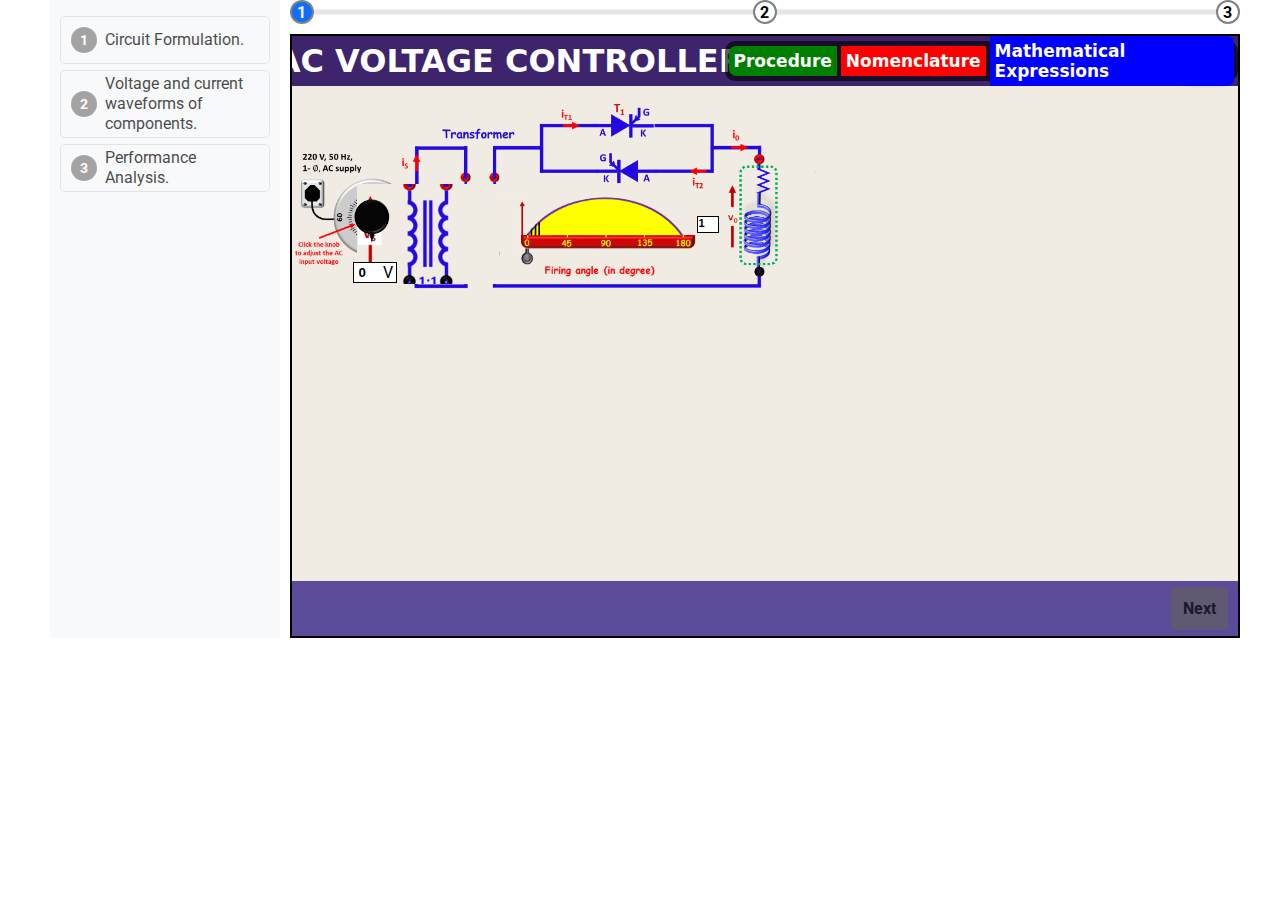
==== commit 7fea30c4: "Merge pull request #3 from utkarshofficial/testing" ====
--- a/experiment/simulation/index.html
+++ b/experiment/simulation/index.html
@@ -1,13 +1,1908 @@
 <!DOCTYPE html>
-<html>
-<head>
-	<!-- Add CSS at the head of HTML file -->
-    <link rel="stylesheet" href="./css/main.css">
-</head>
-<body>
-		<!-- Your code goes here-->
-
-	<!-- Add JS at the bottom of HTML file --> 
-        <script src="./js/main.js"></script>
-</body>
+<html lang="en">
+  <head>
+    <meta charset="UTF-8" />
+    <meta name="viewport" content="width=device-width, initial-scale=1.0" />
+    <title>Document</title>
+    <link rel="stylesheet" href="./css/layout.css" />
+    <link rel="stylesheet" href="./css/progressBar.css" />
+    <script src="https://cdnjs.cloudflare.com/ajax/libs/animejs/3.2.1/anime.min.js"></script>
+    <script src="https://cdnjs.cloudflare.com/ajax/libs/Chart.js/2.6.0/Chart.min.js"></script>
+    <!-- <script src="https://cdn.jsdelivr.net/npm/chart.js"></script> -->
+    <script src="https://code.jquery.com/jquery-3.7.1.js" integrity="sha256-eKhayi8LEQwp4NKxN+CfCh+3qOVUtJn3QNZ0TciWLP4=" crossorigin="anonymous"></script>
+    <link rel="stylesheet" href="./css/imgs.css" />
+    <link rel="stylesheet" href="./css/scenes.css" />
+    <!-- <link rel="stylesheet" href="table.css" /> -->
+    <link rel="stylesheet" href="./css/quiz.css" />
+    <link rel="stylesheet" href="./css/certificate.css" />
+    <link rel="stylesheet" href="./css/chart.css" />
+    <link rel="stylesheet" href="./css/component_styling.css" />
+    <link rel="stylesheet" href="./css/sliders.css" />
+  </head>
+  <img src="" alt="" />
+  <body>
+    <!-- <body  onmousemove="getCursor(event)"> -->
+    <!-- Mouse Position -->
+    <!-- <div id="demo" style="position: absolute">
+      <div id="info"></div>
+    </div> -->
+    <div class="main-container">
+      <!-- * Drawer Side Navbar -->
+      <nav id="drawer">
+        <div class="codelab-time-container" style="display: none"></div>
+        <div class="steps">
+          <ol>
+            <!-- <li class=""> 
+              <a>
+                <span class="step">
+                  <span>Introduction</span>
+                </span>
+              </a>
+            </li>
+            <li class="">
+              <a>
+                <span class="step">
+                  <span>Objective</span>
+                </span>
+              </a>
+            </li> -->
+            <!-- <li>
+              <a>
+                <span class="step">
+                  <span>Concept Development</span>
+                </span>
+              </a>
+            </li> -->
+          
+            <li>
+              <a>
+                <span class="step">
+                  <span>
+                    Circuit Formulation.
+                  </span>
+                </span>
+              </a>
+            </li>
+            <li>
+              <a>
+                <span class="step">
+                  <span>Voltage and current waveforms of components.</span>
+                </span>
+              </a>
+            </li>
+            <li>
+              <a>
+                <span class="step">
+                  <span>
+                    Performance Analysis.
+                  </span>
+                </span>
+              </a>
+            </li>
+          </ol>
+        </div>
+      </nav>
+      <div class="right-container">
+        <div class="right-box">
+          <!-- * Progress bar -->
+          <section class="progress-bar">
+            <div class="progressbar">
+              <div class="progress" id="progress"></div>
+              <div
+                class="progress-step progress-step-active"
+                data-tiltle=""
+              ></div>
+              <div class="progress-step" data-title=""></div>
+              <div class="progress-step" data-title=""></div>
+              <!-- <div class="progress-step" data-title=""></div> -->
+              <!-- <div class="progress-step" data-title=""></div> -->
+            </div>
+          </section>
+
+          <main class="main-window">
+            <!-- transparent layer for question -->
+            <div class="transparent-box"></div>
+            <section class="anime-header">
+              <p style="text-transform: uppercase;position: relative;left: -255px;">AC voltage controller </p>
+              
+              <div class="btn-popup-box">
+                <p class="btn-popup">Procedure</p>
+                <p class="btn-popup">Nomenclature</p>
+                <p class="btn-popup">Mathematical Expressions</p>
+                <img class="btn-popup-window" src="" alt="" >
+                <div class="btn-popup-window blur">
+                </div>
+              </div>
+
+              <img
+                class="btn btn-mute"
+                style="height: 40px; z-index: 5; position: absolute; right: 5px"
+                src="./src/images/template_imgs/speech_off_btn.png"
+                title="Click To Mute"
+              />
+            </section>
+
+
+
+            <!-- * Project Intro Goes Here -->
+            <div class="project-intro">
+              <span class="heading">Objective:</span>
+              <p class="description">To Set the Beam and Slab using Flex System.</p>
+              <span class="heading">Apparatus Materials:</span>
+              <p class="description">
+                Tripod Stand, CT prop, fourway head, Aluminium Beam, Timber Beam, Plywood Sheathing, Beam Forming support. 
+              </p>
+            </div>
+
+            <!-- * Steps Heading Template -->
+            <div class="step-heading">
+              <p class="step-title">Step 1</p>
+              <p class="step-description">
+                Calculation of cross-sectional area:
+              </p>
+            
+            </div>
+            
+            <!-- * Content Adder Box -->
+            <ul class="content-adder-box">
+              <!-- <li class="btn content-adder">Footing</li> -->
+            </ul>
+
+            <!-- * Blink Arrow -->
+            <img
+                class="blinkArrow"
+                src="./src/images/template_imgs/blinkArrow.webp"
+              />
+            
+            <section class="anime-main">
+            <!-- <section class="anime-main" onmousemove="getCursor(event)"> -->
+              <!-- * Welcome note About Experiment-->
+              <div class="welcome-box">
+                <img
+                  class="iit-logo"
+                  src="./src/images/iit-delhi-logo.png"
+                  alt=""
+                />
+                <div class="title">
+                  <span>Welcome to</span>
+                  <span>Foundation in Beam Formwork Experiment</span>
+                  <span
+                    >of Formwork Technology in Civil Engineering Virtual
+                    Lab</span
+                  >
+                  <span
+                    >developed by Prof. K. N. Jha, Department of Civil
+                    Engineering, IIT Delhi.</span
+                  >
+                </div>
+                <div class="prof-description">
+                  <img
+                    class="prof-img"
+                    src="./src/images/prof_image_kn_jha.jpeg"
+                    alt="Prof. K. N. Jha Image"
+                  />
+                  <span>Prof. K. N. Jha</span>
+                  <span>IIT Delhi</span>
+                </div>
+              </div>
+
+              <!-- * Student Name section -->
+              <form onsubmit="return false" class="user-input">
+                <p>Enter your name:</p>
+                <input type="text" name="" id="stuName" />
+                <p class="error">Please enter your name before start</p>
+                <input class="btn" id="nameSubmitBtn" type="submit" value="Start"/>
+              </form>
+
+              <!-- * Calculations Table -->
+              <table class="measurements">
+                <tbody>
+                  <tr>
+                    <th class="cell" colspan="2">Calculations:</th>
+                  </tr>
+                  <tr>
+                    <th class="cell" scope="col">Total Length(m)</th>
+                    <td class="cell"></td>
+                  </tr>
+                  <tr>
+                    <th class="cell" scope="col">Weight(kg)</th>
+                    <td class="cell"></td>
+                  </tr>
+                  <tr>
+                    <th class="cell" scope="col">
+                      Cross-sectional area (mm<sup>2</sup>)
+                    </th>
+                    <td class="cell"></td>
+                  </tr>
+                </tbody>
+              </table>
+
+              <!-- * Graphs -->
+              <div class="graph_box graph_box0">
+                <canvas class="graph graph0"></canvas>
+              </div>
+              <div class="graph_box graph_box1">
+                <canvas class="graph graph1"></canvas>
+              </div>
+              <div class="graph_box graph_box2" >
+                <canvas class="graph graph2"></canvas>
+              </div>
+              <div class="graph_box graph_box3" >
+                <canvas class="graph graph3"></canvas>
+              </div>
+              <div class="graph_box graph_box4" >
+                <canvas class="graph graph4"></canvas>
+              </div>
+              <div class="graph_box graph_box5" >
+                <canvas class="graph graph5"></canvas>
+              </div>
+              <div class="graph_box graph_box6" >
+                <canvas class="graph graph6"></canvas>
+              </div>
+              <div class="graph_box graph_box7" >
+                <canvas class="graph graph7"></canvas>
+              </div>
+              <div class="graph_box graph_box8" >
+                <canvas class="graph graph8"></canvas>
+              </div>
+              <div class="graph_box graph_box9" >
+                <canvas class="graph graph9"></canvas>
+              </div>
+              <div class="graph_box graph_box10" >
+                <canvas class="graph graph10"></canvas>
+              </div>
+              <!-- Label for graph -->
+              <span
+                style="background-color: transparent; font-weight: bold"
+                class="temp xLabel"
+              ></span>
+              <span
+                style="background-color: transparent; font-weight: bold"
+                class="temp yLabel"
+              ></span>
+              <span
+                style="background-color: transparent; font-weight: bold"
+                class="temp xLabel2"
+              ></span>
+              <span
+                style="background-color: transparent; font-weight: bold"
+                class="temp yLabel2"
+              ></span>
+              
+              <!-- ! for cicuit formulation -->
+              <!-- Connection Points -->
+              <div class="vertex-box">
+                <p class="vertex" id="vertex1"><span class="text"></span></p>
+                <p class="vertex" id="vertex2"><span class="text"></span></p>
+                <p class="vertex" id="vertex3"><span class="text"></span></p>
+                <p class="vertex" id="vertex4"><span class="text"></span></p>
+                <p class="vertex" id="vertex5"><span class="text"></span></p>
+                <p class="vertex" id="vertex6"><span class="text"></span></p>
+                <p class="vertex" id="vertex7"><span class="text"></span></p>
+                <p class="vertex" id="vertex8"><span class="text"></span></p>
+                <p class="vertex" id="vertex9"><span class="text"></span></p>
+                <p class="vertex" id="vertex10"><span class="text"></span></p>
+                <p class="vertex" id="vertex11"><span class="text"></span></p>
+                <p class="vertex" id="vertex12"><span class="text"></span></p>
+                <p class="vertex" id="vertex13"><span class="text"></span></p>
+                <p class="vertex" id="vertex14"><span class="text"></span></p>
+                <p class="vertex" id="vertex15"><span class="text"></span></p>
+                <p class="vertex" id="vertex16"><span class="text"></span></p>
+              </div>
+
+              <!-- part 3 first table -->
+              <div class="part3_table_one">
+                <table>
+                  <thead>
+                    <!-- slider -->
+                    <tr>
+                      <th colspan="3" class="table-title">
+                        V<sub>g</sub> = <span class="title">24</span> V
+                      </th>
+                    </tr>
+                    <tr>
+                      <th>D</th>
+                      <th>V<sub>0</sub>(V)</th>
+                      <th>M</th>
+                    </tr>
+                  </thead>
+                  <tbody>
+                    <tr>
+                      <td>0.1</td>
+                      <td></td>
+                      <td></td>
+                    </tr>
+                    <tr>
+                      <td>0.9</td>
+                      <td></td>
+                      <td></td>
+                    </tr>
+                    <tr>
+                      <td></td>
+                      <td></td>
+                      <td></td>
+                    </tr>
+                    <tr>
+                      <td></td>
+                      <td></td>
+                      <td></td>
+                    </tr>
+                    <tr>
+                      <td></td>
+                      <td></td>
+                      <td></td>
+                    </tr>
+                    <tr>
+                      <td></td>
+                      <td></td>
+                      <td></td>
+                    </tr>
+                    <tr>
+                      <td></td>
+                      <td></td>
+                      <td></td>
+                    </tr>
+                  </tbody>
+                </table>
+                <table>
+                  <thead>
+                    <!-- slider -->
+                    <tr>
+                      <th colspan="3" class="table-title">
+                        V<sub>g</sub> = <span class="title">48</span> V
+                      </th>
+                    </tr>
+                    <tr>
+                      <th>D</th>
+                      <th>V<sub>0</sub>(V)</th>
+                      <th>M</th>
+                    </tr>
+                  </thead>
+                  <tbody>
+                    <tr>
+                      <td>0.1</td>
+                      <td></td>
+                      <td></td>
+                    </tr>
+                    <tr>
+                      <td>0.9</td>
+                      <td></td>
+                      <td></td>
+                    </tr>
+                    <tr>
+                      <td></td>
+                      <td></td>
+                      <td></td>
+                    </tr>
+                    <tr>
+                      <td></td>
+                      <td></td>
+                      <td></td>
+                    </tr>
+                    <tr>
+                      <td></td>
+                      <td></td>
+                      <td></td>
+                    </tr>
+                    <tr>
+                      <td></td>
+                      <td></td>
+                      <td></td>
+                    </tr>
+                    <tr>
+                      <td></td>
+                      <td></td>
+                      <td></td>
+                    </tr>
+                  </tbody>
+                </table>
+                <table>
+                  <thead>
+                    <!-- slider -->
+                    <tr>
+                      <th colspan="3" class="table-title">
+                        V<sub>g</sub> = <span class="title">72</span> V
+                      </th>
+                    </tr>
+                    <tr>
+                      <th>D</th>
+                      <th>V<sub>0</sub>(V)</th>
+                      <th>M</th>
+                    </tr>
+                  </thead>
+                  <tbody>
+                    <tr>
+                      <td>0.1</td>
+                      <td></td>
+                      <td></td>
+                    </tr>
+                    <tr>
+                      <td>0.9</td>
+                      <td></td>
+                      <td></td>
+                    </tr>
+                    <tr>
+                      <td></td>
+                      <td></td>
+                      <td></td>
+                    </tr>
+                    <tr>
+                      <td></td>
+                      <td></td>
+                      <td></td>
+                    </tr>
+                    <tr>
+                      <td></td>
+                      <td></td>
+                      <td></td>
+                    </tr>
+                    <tr>
+                      <td></td>
+                      <td></td>
+                      <td></td>
+                    </tr>
+                    <tr>
+                      <td></td>
+                      <td></td>
+                      <td></td>
+                    </tr>
+                  </tbody>
+                </table>
+
+              </div>
+
+              <!-- part 3 second table -->
+              <div class="part3_table_two">
+                <table>
+                  <thead>
+                    <!-- slider -->
+                    <tr style="border: none;">
+                      <td colspan="3" style="border: none;">
+                        <div class="table-slider deactive">
+                          <div class="labels" style="gap: 30px;">
+                            <span>50𝜴</span>
+                            <span>60𝜴</span>
+                            <span>70𝜴</span>
+                          </div>
+                          <div class="lines">
+                            <span>▌</span>
+                            <span>▌</span>
+                            <span>▌</span>
+                          </div>
+                          <div class="table-slider-box">
+                            <p class="title">R<sub>1</sub></p>
+                            <input type="range" value="50" step="10" min="50" max="70">
+                          </div>
+                        </div>
+                      </td>
+                    </tr>
+                    <tr>
+                      <th>D</th>
+                      <th>V<sub>0</sub>(V)</th>
+                      <th>M</th>
+                    </tr>
+                  </thead>
+                  <tbody>
+                    <tr>
+                      <td>0.1</td>
+                      <td></td>
+                      <td></td>
+                    </tr>
+                    <tr>
+                      <td>0.5</td>
+                      <td></td>
+                      <td></td>
+                    </tr>
+                    <tr>
+                      <td>0.8</td>
+                      <td></td>
+                      <td></td>
+                    </tr>
+                    <tr>
+                      <td>0.84</td>
+                      <td></td>
+                      <td></td>
+                    </tr>
+                    <tr>
+                      <td>0.87</td>
+                      <td></td>
+                      <td></td>
+                    </tr>
+                    <tr>
+                      <td>0.9</td>
+                      <td></td>
+                      <td></td>
+                    </tr>
+                    <tr>
+                      <td>0.93</td>
+                      <td></td>
+                      <td></td>
+                    </tr>
+                  </tbody>
+                </table>
+               
+                <table>
+                  <!-- slider -->
+                  <thead>
+                    <tr style="border: none;">
+                      <td colspan="3" style="border: none;">
+                        <div class="table-slider deactive" style="background-color: #009644;">
+                          <div class="labels">
+                            <span>130𝜴</span>
+                            <span>150𝜴</span>
+                            <span>170𝜴</span>
+                          </div>
+                          <div class="lines">
+                            <span>▌</span>
+                            <span>▌</span>
+                            <span>▌</span>
+                          </div>
+                          <div class="table-slider-box">
+                            <p class="title">R<sub>2</sub></p>
+                            <input type="range" value="130" step="20" min="130" max="170">
+                          </div>
+                        </div>
+                      </td>
+                    </tr>
+                    <tr>
+                      <th>D</th>
+                      <th>V<sub>0</sub>(V)</th>
+                      <th>M</th>
+                    </tr>
+                  </thead>
+                  <tbody>
+                    <tr>
+                      <td>0.1</td>
+                      <td></td>
+                      <td></td>
+                    </tr>
+                    <tr>
+                      <td>0.5</td>
+                      <td></td>
+                      <td></td>
+                    </tr>
+                    <tr>
+                      <td>0.8</td>
+                      <td></td>
+                      <td></td>
+                    </tr>
+                    <tr>
+                      <td>0.84</td>
+                      <td></td>
+                      <td></td>
+                    </tr>
+                    <tr>
+                      <td>0.87</td>
+                      <td></td>
+                      <td></td>
+                    </tr>
+                    <tr>
+                      <td>0.9</td>
+                      <td></td>
+                      <td></td>
+                    </tr>
+                    <tr>
+                      <td>0.93</td>
+                      <td></td>
+                      <td></td>
+                    </tr>
+                  </tbody>
+                </table>
+
+                <table>
+                  <thead>
+                    <!-- slider -->
+                    <tr style="border: none;">
+                      <td colspan="3" style="border: none;">
+                        <div class="table-slider deactive" style="background-color: rgb(40, 40, 255);">
+                          <div class="labels">
+                            <span>275𝜴</span>
+                            <span>300𝜴</span>
+                            <span>325𝜴</span>
+                          </div>
+                          <div class="lines">
+                            <span>▌</span>
+                            <span>▌</span>
+                            <span>▌</span>
+                          </div>
+                          <div class="table-slider-box">
+                            <p class="title">R<sub>3</sub></p>
+                            <input type="range" value="275" step="25" min="275" max="325">
+                          </div>
+                        </div>
+                      </td>
+                    </tr>
+                    <tr>
+                      <th>D</th>
+                      <th>V<sub>0</sub>(V)</th>
+                      <th>M</th>
+                    </tr>
+                  </thead>
+                  <tbody>
+                    <tr>
+                      <td>0.1</td>
+                      <td></td>
+                      <td></td>
+                    </tr>
+                    <tr>
+                      <td>0.5</td>
+                      <td></td>
+                      <td></td>
+                    </tr>
+                    <tr>
+                      <td>0.8</td>
+                      <td></td>
+                      <td></td>
+                    </tr>
+                    <tr>
+                      <td>0.84</td>
+                      <td></td>
+                      <td></td>
+                    </tr>
+                    <tr>
+                      <td>0.87</td>
+                      <td></td>
+                      <td></td>
+                    </tr>
+                    <tr>
+                      <td>0.9</td>
+                      <td></td>
+                      <td></td>
+                    </tr>
+                    <tr>
+                      <td>0.93</td>
+                      <td></td>
+                      <td></td>
+                    </tr>
+                  </tbody>
+                </table>
+              </div>
+
+          <!-- part 3 first table -->
+              <table class="part3_table_three">
+                <thead>
+                  <tr>
+                    <th>S.No.</th>
+                    <th>V<sub>s</sub>(V)</th>
+                    <th>α<sup>0</sup></th>
+                    <th>R</th>
+                    <th>V<sub>0</sub>(V)</th>
+                    <th>I<sub>0</sub>(A)</th>
+                    <th>I<sub>in</sub>(A)</th>
+                    <th>P<sub>0</sub>(W)</th>
+                    <th>PF</th>
+                    <th>V<sub>01</sub></th>
+                    <th>THD</th>
+                  </tr>
+                </thead>
+                <tbody>
+                  <tr>
+                    <td>1</td>
+                    <td></td>
+                    <td>0</td>
+                    <td></td>
+                    <td></td>
+                    <td></td>
+                    <td></td>
+                    <td></td>
+                    <td></td>
+                    <td></td>
+                    <td></td>
+                    <td></td>
+                  </tr>
+                  <tr>
+                    <td>2</td>
+                    <td></td>
+                    <td>170</td>
+                    <td></td>
+                    <td></td>
+                    <td></td>
+                    <td></td>
+                    <td></td>
+                    <td></td>
+                    <td></td>
+                    <td></td>
+                    <td></td>
+                  </tr>
+                  <tr>
+                    <td>3</td>
+                    <td></td>
+                    <td></td>
+                    <td></td>
+                    <td></td>
+                    <td></td> 
+                    <td></td>
+                    <td></td>
+                    <td></td>
+                    <td></td>
+                    <td></td>
+                    <td></td>
+                  </tr>
+                  <tr>
+                    <td>4</td>
+                    <td></td>
+                    <td></td>
+                    <td></td>
+                    <td></td>
+                    <td></td>
+                    <td></td>
+                    <td></td>
+                    <td></td>
+                    <td></td>
+                    <td></td>
+                    <td></td>
+                  </tr>
+                  <tr>
+                    <td>5</td>
+                    <td></td>
+                    <td></td>
+                    <td></td>
+                    <td></td>
+                    <td></td>
+                    <td></td>
+                    <td></td>
+                    <td></td>
+                    <td></td>
+                    <td></td>
+                    <td></td>
+                  </tr>
+                  <tr>
+                    <td>6</td>
+                    <td></td>
+                    <td></td>
+                    <td></td>
+                    <td></td>
+                    <td></td>
+                    <td></td>
+                    <td></td>
+                    <td></td>
+                    <td></td>
+                    <td></td>
+                    <td></td>
+                  </tr>
+                  <tr>
+                    <td>7</td>
+                    <td></td>
+                    <td></td>
+                    <td></td>
+                    <td></td>
+                    <td></td>
+                    <td></td>
+                    <td></td>
+                    <td></td>
+                    <td></td>
+                    <td></td>
+                    <td></td>
+                  </tr>
+                </tbody>
+              </table>
+
+              <!-- part three table 3__2 -->
+              <table class="part3_table_three part3_table_three_two">
+                <thead>
+                  <tr>
+                    <th>S.No.</th>
+                    <th>V<sub>s</sub>(V)</th>
+                    <th>α<sup>0</sup></th>
+                    <th>V<sub>0</sub>(V)</th>
+                    <th>V<sub>DC</sub>(A)</th>
+                    <th>I<sub>0</sub>(A)</th>
+                    <th>I<sub>in</sub>(A)</th>
+                  </tr>
+                </thead>
+                <tbody>
+                  <tr>
+                    <td>1</td>
+                    <td></td>
+                    <td>0</td>
+                    <td></td>
+                    <td></td>
+                    <td></td>
+                    <td></td>
+                  </tr>
+                  <tr>
+                    <td>2</td>
+                    <td></td>
+                    <td>170</td>
+                    <td></td>
+                    <td></td>
+                    <td></td>
+                    <td></td>
+                  </tr>
+                  <tr>
+                    <td>3</td>
+                    <td></td>
+                    <td></td>
+                    <td></td>
+                    <td></td>
+                    <td></td> 
+                    <td></td>
+                  </tr>
+                  <tr>
+                    <td>4</td>
+                    <td></td>
+                    <td></td>
+                    <td></td>
+                    <td></td>
+                    <td></td>
+                    <td></td>
+                  </tr>
+                  <tr>
+                    <td>5</td>
+                    <td></td>
+                    <td></td>
+                    <td></td>
+                    <td></td>
+                    <td></td>
+                    <td></td>
+                  </tr>
+                  <tr>
+                    <td>6</td>
+                    <td></td>
+                    <td></td>
+                    <td></td>
+                    <td></td>
+                    <td></td>
+                    <td></td>
+                  </tr>
+                  <tr>
+                    <td>7</td>
+                    <td></td>
+                    <td></td>
+                    <td></td>
+                    <td></td>
+                    <td></td>
+                    <td></td>
+                  </tr>
+                </tbody>
+              </table>
+
+               <!-- part 3 four table -->
+               <table class="part3_table_four">
+                <thead>
+                  <tr>
+                    <th>v<sub>g</sub>(V)</th>
+                    <th>D</th>
+                    <th>R</th>
+                    <th>v<sub>0</sub>(V)</th>
+                    <th>M</th>
+                    <th>I<sub>2</sub>(A)</th>
+                    <th>I<sub>0</sub>(A)</th>
+                  </tr>
+                </thead>
+                <tbody>
+                  <tr>
+                    <td></td>
+                    <td></td>
+                    <td></td>
+                    <td></td>
+                    <td></td>
+                    <td></td>
+                    <td></td>
+                    
+                  </tr>
+                  
+                </tbody>
+              </table>
+
+              <table class="part3_table_four_2">
+                <thead>
+                  <tr>
+                    <th>Component</th>
+                    <th>Voltage Rating (V)</th>
+                    <th>Current Rating (A)</th>
+                    <th>Power (W)</th>
+                  </tr>
+                </thead>
+                <tbody>
+                  <tr>
+                    <td>Switch(v<sub>Sw</sub>, i<sub>Sw</sub>)</td>
+                    <td>> v<sub>0</sub> (value)</td>
+                    <td>> i<sub>2</sub> (value)</td>
+                    <td>> P<sub>Sw</sub> (value)</td>
+
+                  </tr>
+                  <tr>
+                    <td>Diode(v<sub>Di</sub>, i<sub>Di</sub>)</td>
+                    <td>> v<sub>0</sub> (value)</td>
+                    <td>> i<sub>2</sub> (value)</td>
+                    <td>> P<sub>Di</sub> (value)</td>
+                  </tr> 
+                  <tr>
+                    <td>Capacitor(v<sub>C</sub>, i<sub>C</sub>)</td>
+                    <td>> v<sub>0</sub> (value)</td>
+                    <td>> (i<sub>2</sub>-i<sub>0</sub>) (value)</td>
+                  </tr>
+                </tbody>
+              </table>
+
+              <!-- * Result table -->
+              <!-- removed -->
+
+              <!-- * chart Js Canvas-->
+              <div class="chart">
+                <canvas id="myChart"></canvas>
+              </div>
+                          
+              <!-- * Input box format for in anime questions -->
+              <form onsubmit="return false" class="temp-input"
+                <span class="text1"></span
+                ><input class="input" type="text" name="" id="ipnum" /><span
+                  class="text2"
+                ></span>
+                <p class="error"></p>
+                <input class="submit-btn btn" type="submit" value="Submit" />
+              </form>
+
+              <!-- * Template element -->
+              <div class="utm-button"></div>
+
+              <!-- * Quiz container -->
+              <div class="quiz-container" id="quiz">
+                <div class="quiz-header">
+                  <div class="title">
+                    <h2 id="question">Question text</h2>
+                    <!-- <span id="closeQuiz">X</span> -->
+                  </div>
+                  <ul>
+                    <li>
+                      <input type="radio" id="a" name="answer" class="answer" />
+                      <label id="a_text" for="a">Question</label>
+                    </li>
+                    <li>
+                      <input type="radio" id="b" name="answer" class="answer" />
+                      <label id="b_text" for="b">Question</label>
+                    </li>
+                    <li>
+                      <input type="radio" id="c" name="answer" class="answer" />
+                      <label id="c_text" for="c">Question</label>
+                    </li>
+                    <li>
+                      <input type="radio" id="d" name="answer" class="answer" />
+                      <label id="d_text" for="d">Question</label>
+                    </li>
+                    <li>
+                      <p id="quizAns" style="color: green">India</p>
+                    </li>
+                  </ul>
+                </div>
+                <button id="quizSubmit">Submit</button>
+              </div>
+
+              <!-- * End Certificate Template -->
+              <div class="certificate">
+                <div class="header">
+                  <img src="./src/images/logo.png" alt="" class="logo" />
+                  <span class="title cursive">Certificate of Completion</span>
+                </div>
+                <div class="student-detail">
+                  <div class="row">
+                    <span
+                      style="text-transform: capitalize"
+                      class="bold red"
+                      id="certificateStuName"
+                      >Sneha Jadon</span
+                    >
+                  </div>
+                  <div class="row">
+                    <span class="cursive" style="text-align: center"
+                      >has succesfully performed Virtaul Lab Experiment on
+                    </span>
+                    <span
+                      style="font-size: 1.5rem; text-transform: capitalize"
+                      class="bold sans red"
+                      >Foundation in foamwork</span
+                    >
+                  </div>
+                  <div class="">
+                    <!-- <span class="cursive">and secured</span>
+                    <span class="bold sans" id="quizScore">0</span>
+                    <span class="bold sans">/5 Marks</span>
+                    <span class="cursive">at</span> -->
+                    <span class="bold sans" id="certificateDate"
+                      >Date 10-10-2023</span
+                    >
+                  </div>
+                  <div class="row">
+                    <span class="cursive"
+                      >which is developed by
+                      <span class="bold sans">VIRTUAL LABS - IIT Delhi</span>
+                    </span>
+                  </div>
+                </div>
+              </div>
+
+              <!-- * Slider Box -->
+              <!-- <div class="slider-box" style="z-index: 1000"> -->
+              <div class="universal-slider" style="z-index: 1000">
+                <img class="slider-circuit" src="./src/images/sliders/slider_circuit.png" alt="">
+                <img class="slider-circuit-helper" src="./src/images/sliders/slider_circuit_helper.png" alt="">
+                <div class="slider">
+                  <img type="range" class="slider_V">
+                  <div class="v slider-box ">
+                    <img src="./src/images/sliders/slider_V_arrow.png" class="slider-V-arrow slider-v-r1 btn-img">
+                    <div class="value-box">
+                      <input type="text" value="0" readonly>
+                      <span>V</span>
+                    </div>
+                  </div>    
+                  <div class="d slider-box">
+                    <input type="range" class="slider_D range-slider" step="1" min="0" max="180" value="1" onchange="">
+                    <!-- <img src="./src/images/sliders/slider_D_blank.png" class="slider-D-arrow">
+                    <img src="./src/images/sliders/slider_D_body.png" alt="" class="slider-D-body"> -->
+                    <img src="./src/images/sliders/new_slider_tip.png" class="slider-D-arrow">
+                    <img class="slider-D-body back" src="./src/images/sliders/new_slider_bcg.png" >
+                    <img class="slider-D-body bottom" src="./src/images/sliders/new_slider_bcg_bottom.png" >
+                    <img src="./src/images/sliders/new_slider_bcg_helper.png" class="slider-D-helper">
+                    <div class="value-box">
+                      <!-- <span>0</span> -->
+                      <input onchange="" type="text" value="1" min="1" max="180" >
+                    </div>
+                  </div>
+                  <div class="r slider-box">
+                    <img class="slider-R-back" src="./src/images/sliders/slider_inductance_register.png" alt="">
+                  </div>
+                </div>
+              </div>
+              <!-- </div> -->
+
+              <!-- ! Delte Reset Buttons -->
+              <!-- * Button template -->
+              <div class="btn btn-reset">
+                Reset                
+              </div>
+              <div class="btn btn-delete">
+                Delete
+              </div>
+              <div class="btn btn-check-connections">
+                Check Connections
+              </div>
+              <div class="btn btn-circuit-diagram" style="z-index: 2001;">
+                Circuit Diagram
+              </div>
+              <div class="btn btn-connections" id="reset-connections" >
+                Reset                
+              </div>
+              
+
+               <!--! transparent html element  -->
+
+               <button id="overPlayerNextBtn" class="btn-transparent btn btn-disabled" disabled>
+                Next
+              </button>
+       
+              <!-- ! Conecpt Development -->
+              <iframe class="concept_development" src="./iframes/index.html" width="1200" height="700"  frameborder="0"></iframe>
+
+              <!-- * Images that is used in all steps -->
+              <!-- * class main-window-imgs -->
+              <!-- ! Example ->
+              <!-- ! template images->
+
+                  <!-- ! Red blink arrow -->
+              <img
+                class="blinkArrowRed"
+                src="./src/images/template_imgs/blinkArrowRed.png"
+              />
+              
+              <img
+                class="main-window-imgs"
+                src="./src/images/template_imgs/arrow.png"
+                title="arrow"
+                alt="arrow"
+              />
+
+              <img
+                class="main-window-imgs"
+                src="./src/images/template_imgs/blinkArrow.webp"
+              />
+
+              <img
+                class="main-window-imgs"
+                src="./src/images/template_imgs/laerrow.png"
+                title="laerrow"
+                alt="laerrow"
+              />
+
+              <img
+                class="main-window-imgs"
+                src="./src/images/template_imgs/laerrow2.png"
+                title="laerrow2"
+                alt="laerrow2"
+              />
+
+              <img
+                class="main-window-imgs"
+                src="./src/images/template_imgs/logo.png"
+                title="logo"
+                alt="logo"
+              />
+
+              <img
+                class="main-window-imgs"
+                src="./src/images/template_imgs/man.png"
+                title="man"
+                alt="man"
+              />
+
+              <img
+                class="main-window-imgs"
+                src="./src/images/template_imgs/measurearrow.png"
+                title="measurearrow"
+                alt="measurearrow"
+              />
+
+              <img
+                class="main-window-imgs"
+                src="./src/images/template_imgs/measurearrow2.png"
+                title="measurearrow2"
+                alt="measurearrow2"
+              />
+
+              <img
+                class="main-window-imgs"
+                src="./src/images/template_imgs/redsize.png"
+                title="redsize"
+                alt="redsize"
+              />
+
+              <img
+                class="main-window-imgs"
+                src="./src/images/template_imgs/speech_off_btn.png"
+                title="speech_off_btn"
+                alt="speech_off_btn"
+              />
+
+              <img
+                class="main-window-imgs"
+                src="./src/images/template_imgs/speech_on_btn.png"
+                title="speech_on_btn"
+                alt="speech_on_btn"
+              />
+
+              <img
+                class="main-window-imgs"
+                src="./src/images/template_imgs/talk_cloud.png"
+                title="talk_cloud"
+                alt="talk_cloud"
+              />
+              <img
+                class="main-window-imgs"
+                src="./src/images/template_imgs/iit-delhi-logo.png"
+                title="iit-delhi-logo"
+                alt="iit-delhi-logo"
+              />
+<!-- ! Template images end here -->
+
+    <!-- ! Procedure formula Nomenclature images -->
+    <img
+    class="main-window-imgs"
+    src="./src/images/formulas_component_stress.png"
+    alt="formulas_component_stress.png"
+    />
+
+    <img
+        class="main-window-imgs"
+        src="./src/images/formulas_efficiency.png"
+        alt="formulas_efficiency.png"
+    />
+
+    <img
+        class="main-window-imgs"
+        src="./src/images/formulas_ideal.png"
+        alt="formulas_ideal.png"
+    />
+
+    <img
+        class="main-window-imgs"
+        src="./src/images/formulas_nomenclautre.png"
+        alt="formulas_nomenclautre.png"
+    />
+
+    <img
+        class="main-window-imgs"
+        src="./src/images/formulas_non_ideal.png"
+        alt="formulas_non_ideal.png"
+    />
+
+    <img
+        class="main-window-imgs"
+        src="./src/images/formulas_procedure.png"
+        alt="formulas_procedure.png"
+    />
+
+    <img
+        class="main-window-imgs"
+        src="./src/images/formulas_universal.png"
+        alt="formulas_universal.png"
+    />
+    <!-- ! Procedure formula Nomenclature images end -->
+
+    <!--! EE12 images added -->
+
+        <img
+        class="main-window-imgs btn-img"
+        src="./src/images/EE12/btn_auto.png"
+    />
+
+    <img
+        class="main-window-imgs btn-img"
+        src="./src/images/EE12/btn_check.png"
+    />
+
+    <img
+        class="main-window-imgs btn-img"
+        src="./src/images/EE12/btn_delete.png"
+    />
+
+    <img
+        class="main-window-imgs btn-img"
+        src="./src/images/EE12/btn_manual.png"
+    />
+
+    <img
+        class="main-window-imgs btn-img"
+        src="./src/images/EE12/btn_plot.png"
+    />
+
+    <img
+        class="main-window-imgs btn-img"
+        src="./src/images/EE12/btn_record.png"
+    />
+
+    <img
+        class="main-window-imgs btn-img"
+        src="./src/images/EE12/btn_reset.png"
+    />
+
+    <img
+        class="main-window-imgs btn-img"
+        src="./src/images/EE12/btn_reset_part_3.png"
+    />
+
+    <img
+        class="main-window-imgs btn-img"
+        src="./src/images/EE12/option_1_tab_1.png"
+    />
+
+    <img
+        class="main-window-imgs btn-img"
+        src="./src/images/EE12/option_1_tab_2.png"
+    />
+
+    <img
+        class="main-window-imgs btn-img"
+        src="./src/images/EE12/option_1_tab_3.png"
+    />
+
+    <img
+        class="main-window-imgs btn-img"
+        src="./src/images/EE12/option_1_tab_4.png"
+    />
+
+    <img
+        class="main-window-imgs btn-img"
+        src="./src/images/EE12/option_1_tab_5.png"
+    />
+
+    <img
+        class="main-window-imgs btn-img"
+        src="./src/images/EE12/option_2_tab_1.png"
+    />
+
+    <img
+        class="main-window-imgs btn-img"
+        src="./src/images/EE12/option_2_tab_2.png"
+    />
+
+    <img
+        class="main-window-imgs btn-img"
+        src="./src/images/EE12/option_2_tab_3.png"
+    />
+
+    <img
+        class="main-window-imgs"
+        src="./src/images/EE12/part_1_components.png"
+    />
+
+    <img
+        class="main-window-imgs"
+        src="./src/images/EE12/part_1_components_2.png"
+    />
+
+    <img
+        class="main-window-imgs"
+        src="./src/images/EE12/part_1_connection_1_graph.png"
+    />
+
+    <img
+        class="main-window-imgs"
+        src="./src/images/EE12/part_1_connection_1_text.png"
+    />
+
+    <img
+        class="main-window-imgs"
+        src="./src/images/EE12/part_1_connection_2_graph.png"
+    />
+
+    <img
+        class="main-window-imgs"
+        src="./src/images/EE12/part_1_connection_2_text.png"
+    />
+
+    <img
+        class="main-window-imgs"
+        src="./src/images/EE12/part_1_connection_3_graph.png"
+    />
+
+    <img
+        class="main-window-imgs"
+        src="./src/images/EE12/part_1_connection_3_text.png"
+    />
+
+    <img
+        class="main-window-imgs"
+        src="./src/images/EE12/part_1_connection_4_graph.png"
+    />
+
+    <img
+        class="main-window-imgs"
+        src="./src/images/EE12/part_1_connection_4_text.png"
+    />
+
+    <img
+        class="main-window-imgs"
+        src="./src/images/EE12/part_2_fully_graph_1.png"
+    />
+
+    <img
+        class="main-window-imgs"
+        src="./src/images/EE12/part_2_fully_graph_2.png"
+    />
+
+    <img
+        class="main-window-imgs"
+        src="./src/images/EE12/part_2_fully_graph_3.png"
+    />
+
+    <img
+        class="main-window-imgs"
+        src="./src/images/EE12/part_2_fully_text_1.png"
+    />
+
+    <img
+        class="main-window-imgs"
+        src="./src/images/EE12/part_2_fully_text_2.png"
+    />
+
+    <img
+        class="main-window-imgs"
+        src="./src/images/EE12/part_2_fully_text_3.png"
+    />
+
+    <img
+        class="main-window-imgs"
+        src="./src/images/EE12/part_2_graph_empty.png"
+    />
+
+    <img
+        class="main-window-imgs"
+        src="./src/images/EE12/part_2_graph_empty_2.png"
+    />
+
+    <img
+        class="main-window-imgs"
+        src="./src/images/EE12/part_2_semi_graph_1.png"
+    />
+
+    <img
+        class="main-window-imgs"
+        src="./src/images/EE12/part_2_semi_graph_2.png"
+    />
+
+    <img
+        class="main-window-imgs"
+        src="./src/images/EE12/part_2_semi_graph_3.png"
+    />
+
+    <img
+        class="main-window-imgs"
+        src="./src/images/EE12/part_2_semi_text_1.png"
+    />
+
+    <img
+        class="main-window-imgs"
+        src="./src/images/EE12/part_2_semi_text_2.png"
+    />
+
+    <img
+        class="main-window-imgs"
+        src="./src/images/EE12/part_2_semi_text_3.png"
+    />
+
+    <img
+        class="main-window-imgs btn-img"
+        src="./src/images/EE12/part_2_tab_fully_controlled.png"
+    />
+
+    <img
+        class="main-window-imgs btn-img"
+        src="./src/images/EE12/part_2_tab_semi_controlled.png"
+    />
+
+    <img
+        class="main-window-imgs btn-img"
+        src="./src/images/EE12/part_3_option_1.png"
+    />
+
+    <img
+        class="main-window-imgs"
+        src="./src/images/EE12/part_3_option_1_alpha_val.png"
+    />
+
+    <img
+        class="main-window-imgs"
+        src="./src/images/EE12/part_3_option_1_alpha_vs.png"
+    />
+
+    <img
+        class="main-window-imgs"
+        src="./src/images/EE12/part_3_option_1_beta_val.png"
+    />
+
+    <img
+        class="main-window-imgs btn-img"
+        src="./src/images/EE12/part_3_option_1_load_1.png"
+    />
+
+    <img
+        class="main-window-imgs btn-img"
+        src="./src/images/EE12/part_3_option_1_load_2.png"
+    />
+
+    <img
+        class="main-window-imgs btn-img"
+        src="./src/images/EE12/part_3_option_2.png"
+    />
+
+    <img
+        class="main-window-imgs"
+        src="./src/images/EE12/part_3_select_option_full.png"
+    />
+
+    <img
+        class="main-window-imgs"
+        src="./src/images/EE12/part_4_circuit.png"
+    />
+
+    <img
+        class="main-window-imgs"
+        src="./src/images/EE12/part_4_fan.png"
+    />
+
+    <img
+        class="main-window-imgs"
+        src="./src/images/EE12/part_4_heading.png"
+    />
+
+    <img
+        class="main-window-imgs"
+        src="./src/images/EE12/right_tick.png"
+    />
+
+    <img
+        class="main-window-imgs"
+        src="./src/images/EE12/part_2_circuit_empty.png"
+    />
+
+    <img
+        class="main-window-imgs"
+        src="./src/images/EE12/part_2_circuit_semi.png"
+    />
+
+    <img
+        class="main-window-imgs"
+        src="./src/images/EE12/part_2_circuit_fully.png"
+    />
+    
+    <img
+        class="main-window-imgs"
+        src="./src/images/EE12/right_tick.png"
+    />
+    
+    <img
+        class="main-window-imgs"
+        src="./src/images/EE12/right_tick.png"
+    />
+    
+    <img
+        class="main-window-imgs"
+        src="./src/images/EE12/right_tick.png"
+    />
+    
+    <img
+        class="main-window-imgs"
+        src="./src/images/EE12/right_tick.png"
+    />
+    <img
+        class="main-window-imgs"
+        src="./src/images/EE12/part_3_option_2_alpha_vs.png"
+    />
+    <img
+        class="main-window-imgs"
+        src="./src/images/EE12/option_1_circuit_upper_part.png"
+    />
+    <img
+        class="main-window-imgs"
+        src="./src/images/EE12/helper.png"
+    />
+    
+    <!-- new imgs for updatation -->
+
+    <img
+    class="main-window-imgs"
+    src="./src/images/EE12_new_imgs/part_1_connect_text.png"
+    />
+    <img
+        class="main-window-imgs"
+        src="./src/images/EE12_new_imgs/part_1_right_tick.png"
+    />
+    <img
+        class="main-window-imgs"
+        src="./src/images/EE12_new_imgs/part_1_right_tick.png"
+    />
+    <img
+        class="main-window-imgs"
+        src="./src/images/EE12_new_imgs/part_1_right_tick.png"
+    />
+    <img
+        class="main-window-imgs"
+        src="./src/images/EE12_new_imgs/part_1_right_tick.png"
+    />
+
+    <img
+        class="main-window-imgs"
+        src="./src/images/EE12_new_imgs/part_1_select_text.png"
+    />
+
+    <img
+        class="main-window-imgs pointer"
+        src="./src/images/EE12_new_imgs/part_1_tab_1.png"
+    />
+
+    <img
+        class="main-window-imgs pointer"
+        src="./src/images/EE12_new_imgs/part_1_tab_2.png"
+    />
+
+    <img
+        class="main-window-imgs pointer"
+        src="./src/images/EE12_new_imgs/part_1_tab_3.png"
+    />
+
+    <img
+        class="main-window-imgs pointer"
+        src="./src/images/EE12_new_imgs/part_1_tab_4.png"
+    />
+
+
+
+<!-- ! EE12 images end here -->
+
+
+              <!-- * Videos -->
+              <!-- <video muted class="main-window-videos" src="./src/videos/yoke_front_to_back.mp4"></video> -->
+              <video muted class="main-window-videos" src="./src/videos/bfs_installation.mp4"></video>
+
+              <!-- * Video Box -->
+              <div class="video-box">
+                <video muted class="video" src="" autoplay></video>
+                <div class="controls" title="Click to Restart">
+                  <span class="title">Title</span>
+                  <button class="btn restart">
+                    <img src="./src/images/template_imgs/restart_btn.png" alt="" />
+                  </button>
+                </div>
+              </div>
+
+              <!-- * Question mark box -->
+              <div class="qs qs1">?</div>
+              <div class="qs qs2">?</div>
+              <div class="qs qs3">?</div>
+              <div class="qs qs4">?</div>
+              <div class="qs qs5">?</div>
+              <div class="qs qs6">?</div>
+
+              <!-- * Image Box -->
+              <div class="image-box">
+                <img class="image" src="" alt="">
+                <p class="title">Image Box</p>
+              </div>
+
+             <!-- * Temp texts for showing some text in anime -->
+              <span
+                style="background-color:white; height: fit-content; font-size: large; border-radius: 5px; width: 120px; font-weight: bolder"
+                class="temp-text"
+              ></span>
+              <span
+                style="background-color: transparent; font-weight: bold"
+                class="temp temp-text2"
+              ></span>
+              <span
+                style="background-color: transparent; font-weight: bold"
+                class="temp temp-title1"
+              ></span>
+              <span
+                style="background-color: transparent; font-weight: bold"
+                class="temp temp-title2"
+              ></span>
+              <span
+                style="background-color: transparent; font-weight: bold"
+                class="temp temp-title3"
+              ></span>
+              <span
+                style="background-color: transparent; font-weight: bold"
+                class="temp temp-title4"
+              ></span>
+              <span
+                style="background-color: transparent; font-weight: bold"
+                class="temp temp-title5"
+              ></span>
+              <span
+                style="background-color: transparent; font-weight: bold"
+                class="temp temp-title6"
+              ></span>
+              <span
+                style="background-color: transparent; font-weight: bold"
+                class="temp temp-title7"
+              ></span>
+              <span
+                style="background-color: transparent; font-weight: bold"
+                class="temp temp-title8"
+              ></span>
+              <span
+                style="background-color: transparent; font-weight: bold"
+                class="temp temp-title9"
+              ></span>
+              <span
+                style="background-color: transparent; font-weight: bold"
+                class="temp temp-title10"
+              ></span>
+              <span
+                style="background-color: transparent; font-weight: bold"
+                class="temp temp-title11"
+              ></span>
+              <span
+                style="background-color: transparent; font-weight: bold"
+                class="temp temp-title12"
+              ></span>
+              <span
+                style="background-color: transparent; font-weight: bold"
+                class="temp temp-title13"
+              ></span>
+              <span
+                style="background-color: transparent; font-weight: bold"
+                class="temp temp-title14"
+              ></span>
+              <span
+                style="background-color: transparent; font-weight: bold"
+                class="temp temp-title15"
+              ></span>
+              <span
+                style="background-color: transparent; font-weight: bold"
+                class="temp temp-title16"
+              ></span>
+              <span
+                style="background-color: transparent; font-weight: bold"
+                class="temp temp-title17"
+              ></span>
+              <span
+                style="background-color: transparent; font-weight: bold"
+                class="temp temp-title18"
+              ></span>
+              <span
+                style="background-color: transparent; font-weight: bold"
+                class="temp temp-title19"
+              ></span>
+              <span
+                style="background-color: transparent; font-weight: bold"
+                class="temp temp-title20"
+              ></span>
+              <span
+                style="background-color: transparent; font-weight: bold"
+                class="temp temp-title21"
+              ></span>
+              <span
+              style="background-color: transparent; font-weight: bold"
+              class="temp temp-title22"
+            ></span>
+            <span
+              style="background-color: transparent; font-weight: bold"
+              class="temp temp-title23"
+            ></span>
+            <span
+              style="background-color: transparent; font-weight: bold"
+              class="temp temp-title24"
+            ></span>
+            <span
+              style="background-color: transparent; font-weight: bold"
+              class="temp temp-title25"
+            ></span>
+            <span
+              style="background-color: transparent; font-weight: bold"
+              class="temp temp-title26"
+            ></span>
+            <span
+              style="background-color: transparent; font-weight: bold"
+              class="temp temp-title27"
+            ></span>
+            <span
+              style="background-color: transparent; font-weight: bold"
+              class="temp temp-title28"
+            ></span>
+            <span
+              style="background-color: transparent; font-weight: bold"
+              class="temp temp-title29"
+            ></span>
+            <span
+              style="background-color: transparent; font-weight: bold"
+              class="temp temp-title30"
+            ></span>
+            <span
+              style="background-color: transparent; font-weight: bold"
+              class="temp temp-title31"
+            ></span>
+            <span
+              style="background-color: transparent; font-weight: bold"
+              class="temp temp-title32"
+            ></span>
+            <span
+              style="background-color: transparent; font-weight: bold"
+              class="temp temp-title33"
+            ></span>
+            <span
+              style="background-color: transparent; font-weight: bold"
+              class="temp temp-title34"
+            ></span>
+            <span
+              style="background-color: transparent; font-weight: bold"
+              class="temp temp-title35"
+            ></span>
+            <span
+              style="background-color: transparent; font-weight: bold"
+              class="temp temp-title36"
+            ></span>
+            <span
+              style="background-color: transparent; font-weight: bold"
+              class="temp temp-title37"
+            ></span>
+            <span
+              style="background-color: transparent; font-weight: bold"
+              class="temp temp-title38"
+            ></span>
+            <span
+              style="background-color: transparent; font-weight: bold"
+              class="temp temp-title39"
+            ></span>
+            <span
+              style="background-color: transparent; font-weight: bold"
+              class="temp temp-title40"
+            ></span>
+            <span
+              style="background-color: transparent; font-weight: bold"
+              class="temp temp-title41"
+            ></span>
+            <span
+              style="background-color: transparent; font-weight: bold"
+              class="temp temp-title42"
+            ></span>
+            <span
+              style="background-color: transparent; font-weight: bold"
+              class="temp temp-title43"
+            ></span>
+            <span
+              style="background-color: transparent; font-weight: bold"
+              class="temp temp-title44"
+            ></span>
+            <span
+              style="background-color: transparent; font-weight: bold"
+              class="temp temp-title45"
+            ></span>
+            <span
+              style="background-color: transparent; font-weight: bold"
+              class="temp temp-title46"
+            ></span>
+            <span
+              style="background-color: transparent; font-weight: bold"
+              class="temp temp-title47"
+            ></span>
+            <span
+              style="background-color: transparent; font-weight: bold"
+              class="temp temp-title48"
+            ></span>
+            <span
+              style="background-color: transparent; font-weight: bold"
+              class="temp temp-title49"
+            ></span>
+            <span
+              style="background-color: transparent; font-weight: bold"
+              class="temp temp-title50"
+            ></span>
+            <span
+              style="background-color: transparent; font-weight: bold"
+              class="temp temp-title51"
+            ></span>
+            <span
+              style="background-color: transparent; font-weight: bold"
+              class="temp temp-title52"
+            ></span>
+            <span
+              style="background-color: transparent; font-weight: bold"
+              class="temp temp-title53"
+            ></span>
+            <span
+              style="background-color: transparent; font-weight: bold"
+              class="temp temp-title54"
+            ></span>
+            <span
+              style="background-color: transparent; font-weight: bold"
+              class="temp temp-title55"
+            ></span>
+            <span
+              style="background-color: transparent; font-weight: bold"
+              class="temp temp-title56"
+            ></span>
+            <span
+              style="background-color: transparent; font-weight: bold"
+              class="temp temp-title57"
+            ></span>
+            <span
+              style="background-color: transparent; font-weight: bold"
+              class="temp temp-title58"
+            ></span>
+            <span
+              style="background-color: transparent; font-weight: bold"
+              class="temp temp-title59"
+            ></span>
+            <span
+              style="background-color: transparent; font-weight: bold"
+              class="temp temp-title60"
+            ></span>
+            </section>
+
+            <!-- * Anime Footer -->
+            <section class="anime-footer">
+              <btn style="display: none;" class="btn btn-back">Back</btn>
+              <!-- * Bottom Subtitles Div -->
+              <div style="margin-left: 15px;" class="steps-subtitle">
+                <!-- <p class="user-name">Hey👋 Sneha</p> -->
+                <p style="text-align: center; font-size: 1.3em; " class="subtitle" id="subtitle"></p>
+              </div>
+              <btn class="btn btn-next" >Next</btn>
+              <btn
+                class="btn btn-save"
+                style="position: absolute; right: 90px; bottom: 5px"
+                >Download</btn
+              >
+            </section>
+          </main>
+        </div>
+      </div>
+    </div>
+
+
+    <script src="./js/Anime.js"></script>
+    <script src="./js/src.js"></script>
+    <script src="https://cdnjs.cloudflare.com/ajax/libs/typed.js/2.0.10/typed.js"></script>
+    <script src="./js/progressBar.js"></script>
+    <script src="./js/layout.js"></script>
+    <script src="./js/formulas.js"></script>
+    <script src="./js/sliders.js"></script>
+    <script src="./js/jsplumb.js"></script>
+    <script src="./js/cables.js"></script>
+    <script src="./js/main.js"></script>
+  </body>
 </html>
+
+
+
--- a/experiment/simulation/css/layout.css
+++ b/experiment/simulation/css/layout.css
@@ -0,0 +1,380 @@
+/* #drawer  */
+@import url('https://fonts.googleapis.com/css?family=Roboto&display=swap');
+body{
+    margin: 0;
+    display: flex;
+    justify-content: center;
+    /* padding-top: 70px; */
+    font-family: Roboto;
+}
+#drawer{
+    font-family: Roboto,Noto,sans-serif;
+    min-width: 230px;
+    max-width: 230px;
+    padding: 10px;
+    background-color: #f8f9fa;
+    height: 638px;
+    overflow-y: auto;
+    grid-area: drawer;
+    grid-column-start: 1;
+}
+
+#drawer ol{
+    list-style: none;
+    margin: 0px auto !important;
+    padding: 0;
+}
+
+#drawer ol li{
+    display: flex;
+    justify-content: start;
+    align-items: center;
+    margin: 6px 0;
+    padding: 3px 10px;
+    min-height: 48px;
+    border-radius: 5px;
+    border: 1px solid rgb(218, 220, 224);
+    counter-increment: li-count;
+    opacity: 0.7;
+    line-height: 20px;
+    font-stretch: 100%;
+}
+
+#drawer ol li a .step{
+    display: flex;
+    justify-content: center;
+    align-items: center;
+}
+#drawer ol li a .step::before{
+    content: counter(li-count);
+    display: flex;
+    justify-content: center;
+    align-items: center;
+    height: 26px;
+    min-width: 26px;
+    border-radius: 50%;
+    background-color: gray;
+    margin-right: 8px;
+    font-size: 14px;
+    font-weight: bold;
+    color: white;
+}
+
+.right-container{
+    /* overflow: hidden; */
+    width: 100%;
+    display: flex;
+}
+
+.active{
+    box-shadow: 2px 2px 4px rgba(0,0,0,.15);
+    font-weight: bold!important;
+    opacity: 1!important;
+}
+
+.active .step::before{
+    background-color: #2b80ee!important;
+}
+
+.completed{
+    opacity: 1!important;
+    font-weight: 400;
+}
+
+.completed .step::before{
+    background-color: #2b80ee!important;
+}
+
+/* Other */
+.main-container{
+    display: flex;
+    /* gap: 25px; */
+    /* display: grid; */
+    /* grid-template-areas: "drawer progressBar" */
+        /* "drawer mainWindow"; */
+}
+
+.main-window{
+    background-color: #f1ece3;
+    position: relative;
+    grid-area: mainWindow;
+    display: flex;
+    flex-direction: column;
+    justify-content: space-between;
+    /* height: calc(100vh - 78px - 60px); */
+    min-height: calc(404px + 200px);
+    width: 950px;
+    border: 2px solid;
+    overflow: hidden;
+}
+
+.main-window .anime-header{
+    display: flex;
+    justify-content: center;
+    align-items: center;
+    font-size: 2rem;
+    font-weight: bold;
+    font-family: system-ui, -apple-system, BlinkMacSystemFont, 'Segoe UI', Roboto, Oxygen, Ubuntu, Cantarell, 'Open Sans', 'Helvetica Neue', sans-serif;
+    height: 50px;
+    color: white;
+    background-color: #3D246C;
+}
+.main-window .anime-footer{
+    display: flex;
+    align-items: center;
+    justify-content: space-between;
+    /* height: 70px; */
+    height: 55px;
+    color: white;
+    background-color: #5C4B99;
+}
+
+.right-box{
+    display: flex;
+    margin-left: 1%;
+    flex-direction: column;
+    overflow: hiddenw1;
+}
+
+.anime-footer .steps-subtitle{
+    display: flex;
+    align-items: center;
+    gap: 10px;
+}
+.anime-footer .steps-subtitle .user-name{
+    font-size: 1.05rem;
+    font-weight: bold;
+    background-color: #fff;
+    padding: 10px;
+    border-radius: 10px;
+}
+.anime-footer .steps-subtitle .subtitle{
+    font-size: 1.1rem;
+    font-family: 'Gill Sans', 'Gill Sans MT', Calibri, 'Trebuchet MS', sans-serif;
+    font-weight: bold;
+}
+
+/* Steps Title description */
+.step-heading{
+    display: none;
+    gap: 10px;
+    margin-left: 20px;
+    align-items: center;
+}
+.step-heading .step-title{
+    background-color: #9F91CC;
+    border-radius: 20px;
+    font-weight: bold;
+    padding: 10px 15px;
+}
+
+.step-heading .step-description{
+    font-weight: bold;
+}
+
+.anime-main .measurements{
+    position: absolute;
+    z-index: 300;
+    /* border: 1px solid; */
+    display: none;
+}
+.anime-main .measurements .cell{
+    border: 1px solid;
+}
+
+/* temp text */
+.anime-main .temp-text, .temp-text2{
+    position: absolute;
+    background-color: white;
+    padding: 5px 10px;
+    display: none;
+}
+
+/* Project Welcome */
+.welcome-box{
+    display: none;
+    flex-direction: column;
+    align-items: center;
+    position: absolute;
+  }
+  .welcome-box .title{
+    display: flex;
+    flex-direction: column;
+    align-items: center;
+    margin-top:  25px;
+    gap: 4px;
+  }
+  .welcome-box .iit-logo{
+    height: 140px;
+    width: 200px;
+  }
+  .welcome-box .prof-img{
+    /* margin-top: 20px; */
+    height: 120px;
+    width: 100px;
+  }
+  .welcome-box .title span{
+    font-size: 1.5rem;
+  }
+  .welcome-box .title span:nth-child(2n - 1){
+    color: red
+  }
+  .welcome-box .title span:nth-child(2n){
+    font-weight: bold;
+    color: black;
+    font-family: Roboto;
+  }
+  .welcome-box .prof-description{
+    font-size: 0.8rem;
+    transform: translate(40px,15px);
+    display: flex;
+    flex-direction: column;
+    align-items: end;
+    padding: 5px;
+    font-family: 'Franklin Gothic Medium', 'Arial Narrow', Arial, sans-serif;
+    border: 2px solid;
+    border-radius: 5px;
+    align-self: end;
+  }
+
+  /* Mute Btn */
+.btn-mute{
+    z-index: 500;
+}
+
+/* Video box */
+.video-box{
+    position: absolute;
+    display:none ;
+    /* display: flex; */
+    flex-direction: column;
+    border: 2px solid;
+    box-shadow: 5px 5px 10px 2px black;
+    align-items: center;
+    justify-content: center;
+    z-index: 10;
+    width: fit-content;
+    height: fit-content;
+    border-radius: 3px;
+    overflow: hidden;
+}
+
+/* .video-box .video{
+    /* height: 150px!important; */
+/* } */ 
+
+.video-box .title{
+    background-color: purple;
+    margin: 0;
+    text-align: center;
+    color: white;
+    padding: 3px;
+    font-size: 1.2em;
+
+}
+
+.video-box .controls{
+    display: flex;
+    background-color: purple;
+    align-items: center;
+    justify-content: space-around;
+    width: 100%;
+}
+.video-box .controls img{
+    height: 26px;
+
+}
+
+.video-box .controls .restart{
+    padding: 2px;
+    display: flex;
+    justify-content: center;
+    align-items: center;
+}
+
+/* Temp texts/titles */
+.temp{
+    display: none;
+    font-weight: bold;
+    font-size: 1.0rem;
+    position: absolute;
+    text-align: justify;
+    background-color: black;
+    color: white;
+    width: 35px;
+    padding: 0 1px; 
+    border-radius: 4px;
+}
+
+
+/* Content Adder Boxc */
+.content-adder-box{
+    padding: 10px 5px;
+    /* display: flex; */
+    display: none;
+    flex-direction: column;
+    gap: 5px;
+    height: fit-content;
+    width: fit-content;
+    z-index: 1000;
+    border-radius: 10px;
+    background-color: #5c4b99;
+    box-shadow: 3px 3px 5px ;
+    position: absolute;
+    right: 20px;
+    top: 80px!important;
+}
+
+
+  /* print */
+  @media print{
+    #drawer, .progress-bar, .anime-header, .anime-footer{
+        display: none!important;
+    }
+    .main-window{
+        border: none;
+    }
+    .certificate{
+        display: flex;
+        transform: translateY(400px) rotate(90deg) scale(1.5,2);
+
+
+    }
+  }
+  /* for transparent box */
+  .transparent-box{
+    display: none;
+    height: 100% ;
+    width: 950px;
+    background-color: transparent;
+    z-index: 500;
+    position: absolute;
+
+  }
+
+  
+  .image-box{
+    /* display: flex; */
+    display: none;
+    border: 2px solid;
+    text-align: center;
+    flex-direction: column;
+    justify-content: center;
+    /* background-color: white; */
+    height: fit-content;
+    width: fit-content;
+    position: absolute;
+    padding: 3px;
+    border-radius: 10px;
+    box-shadow: 5px 5px 14px ;
+  }
+  .image-box .title{
+    margin: 0;
+    font-weight: bold;
+  }
+  .image-box .image{
+    border-radius: 10px;
+  }
+
+  
+  --- a/experiment/simulation/css/progressBar.css
+++ b/experiment/simulation/css/progressBar.css
@@ -0,0 +1,128 @@
+:root {
+    --primary-color: rgb(11, 78, 179);
+    --gray: #e5e5e5;
+    --gray2: #808080;
+    --blue: #2183dd;
+    --primary: #0d6efc;
+    --green: #009900;
+    --white: #ffffff;
+}
+
+*,
+*::before,
+*::after {
+    box-sizing: border-box;
+}
+
+
+
+
+
+
+
+/* Progressbar */
+.progress-bar {
+    /* width: clamp(320px, 30%, 430px); */
+    grid-area: progressBar;
+    font-family: Roboto;
+    width: 100%;
+    margin-bottom: 10px;
+}
+
+.progressbar {
+    position: relative;
+    display: flex;
+    justify-content: space-between;
+    counter-reset: step;
+}
+
+.progressbar::before,
+.progress {
+    content: "";
+    position: absolute;
+    top: 50%;
+    transform: translateY(-50%);
+    height: 5px;
+    width: 100%;
+    background-color: var(--gray);
+    z-index: -1;
+}
+
+.progress {
+    background-color: var(--primary);
+    width: 0%;
+    transition: 0.3s;
+}
+
+.progress-step {
+    width: 1.5rem;
+    height: 1.5rem;
+    /* background-color: var(--gray); */
+    background-color: white;
+    border-radius: 50%;
+    border: 2px solid var(--gray2);
+    display: flex;
+    justify-content: center;
+    align-items: center;
+}
+
+.progress-step::before {
+    counter-increment: step;
+    content: counter(step);
+    font-weight: bold;
+    /* content: "\f00c"; */
+}
+
+.progress-step::after {
+    display: none;
+    content: attr(data-title);
+    position: absolute;
+    top: calc(100% + 0.5rem);
+    font-size: 0.85rem;
+    color: #666;
+}
+
+.progress-step-active {
+    background-color: var(--primary);
+    color: #f3f3f3;
+}
+
+/* Form */
+
+
+
+/* Button */
+.btns-group {
+    display: grid;
+    grid-template-columns: repeat(2, 1fr);
+    gap: 1.5rem;
+}
+
+.btn {
+    box-shadow: 3px 2px 4px 0px black;
+    padding: 0.75rem;
+    display: block; 
+    text-decoration: none;
+    /* background-color: var(--primary); */
+    background-color: #FFDBC3;
+    color: black;
+    text-align: center;
+    border: none;
+    border-radius: 0.25rem;
+    cursor: pointer;
+    transition: 0.7s;
+    height: fit-content;
+    margin: 0 10px;
+    font-family: Roboto;
+    font-weight: bold;
+    
+}
+
+.btn:hover {
+    box-shadow: 0 0 0 2px #fff, 0 0 0 3px var(--green);
+}
+
+.btn:active{
+    opacity: 0.8;
+    transform: scale(0.9);
+}
--- a/experiment/simulation/css/imgs.css
+++ b/experiment/simulation/css/imgs.css
@@ -0,0 +1,63 @@
+.anime-main{
+    position: relative;
+    height: 404px;
+    width: 946px;
+    /* overflow: hidden!important; */
+}
+
+.markings{
+    /* display: none; */
+    opacity: 0;
+    height: 4.8px;
+    width: 38px; 
+    height: 10px;
+    top: -30px;
+    left: 212px;
+    z-index: 5;
+    position: relative;
+    /* position: absolute; */
+    /* visibility: hidden; */
+    filter: brightness(0);
+}
+
+.markings2{
+    height: 25px;
+    z-index: 5;
+    position: relative;
+    left: -410px;
+    top: -57px;
+    opacity: 0;
+    display: none;
+}
+.markings3{
+    height: 10px;
+    z-index: 9;
+    position: absolute;
+    left: 59px;
+    filter: brightness(0);
+    top: 120px;
+    opacity: 0;
+    display: none;
+}
+.main-window-imgs{
+    display: none;
+    position: absolute;
+
+}
+.blinkArrow{
+    display: none;
+    filter:brightness(200);
+    position: absolute;
+    z-index: 2000;
+
+}
+.blinkArrowRed{
+    display: none;
+    position: absolute;
+    z-index: 2000;
+}
+
+.main-window-videos{
+    display: none;
+    position: absolute;
+}
--- a/experiment/simulation/css/scenes.css
+++ b/experiment/simulation/css/scenes.css
@@ -0,0 +1,118 @@
+.anime-main{
+    display: flex;
+    justify-content: center;
+    align-items: center;
+}
+
+/* Scene 1 */
+/* step1 */
+.user-input{
+    font-size: 1.5rem;
+    flex-direction: column;
+    display: none;
+    gap: 10px;
+    position: absolute;
+    left: 200;
+}
+.user-input p{
+    margin: 0;
+}
+.user-input *{
+    padding: 10px;
+
+}
+
+
+
+.anime-header{
+    display: none;
+    position: relative;
+    top: 0px;
+    z-index: 6000;
+}
+
+/* step2 - project intro */
+.project-intro{
+    top: 50px;
+    padding: 10px;
+    display: none;
+    position: absolute;
+}
+
+.project-intro .heading{
+    font-weight: bold;
+    font-size: 1.1rem;
+}
+.project-intro .description{
+    margin: 5px 0 15px 0;
+    color: rgb(48, 48, 48);
+}
+
+
+
+
+/*  Mouse position */
+
+#demo {
+    height: 100%;
+    width: 100%;
+    background-color: #222831;
+}
+
+#info {
+    z-index: 200;
+    padding-left: 10px;
+    border-radius: 10px;
+    position: absolute;
+    user-select: none;
+    font-size: 2em;
+    width: 120px;
+    color: #EEEEEE;
+    background-color: #FD7013;
+}
+
+/* step3 */
+/* input template */
+.temp-input{
+    position: absolute;
+    font-size: 1.5rem;
+    display: none;
+}
+.temp-input span{
+    margin: 5px;
+}
+.error{
+    color: red;
+    font-size: 1rem;
+    text-align: center;
+    display: none;
+}
+.temp-input .input{
+    font-size: 1.5rem;
+    width: 100px;
+    padding: 5px;
+}
+
+.temp-input .submit-btn{
+    margin: 20px 0;
+}
+
+/* step 7 */
+.utm-button{
+    cursor: pointer;
+    background-color: rgb(0, 255, 0);
+    padding: 4px;
+    box-shadow: 1px 1px 10px 3px green;
+    border-radius: 50%;
+    /* border: 1px solid; */
+    left: 251px;
+    top: 147px;
+    position: absolute;
+    z-index: 6;
+    opacity: 0;
+}
+
+.celebration{
+    display: none;
+    position: absolute;
+}--- a/experiment/simulation/css/quiz.css
+++ b/experiment/simulation/css/quiz.css
@@ -0,0 +1,86 @@
+.quiz-container {
+  z-index: 501;
+    top: 0;
+    position: absolute;
+    color: #000000;
+    border-radius: 10px;
+    box-shadow: 3px 3px 20px 1px black;
+    overflow: hidden;
+    width: 350px;
+    min-height: 350px;
+    height: fit-content;
+    max-width: 100%;
+    /* background-color: #fff5; */
+    background-color: #ffffffc2;
+    backdrop-filter: blur(10px);
+    padding: 0.9rem;
+    display: none;
+    /* border: 2px solid ; */
+  }
+
+
+  .quiz-container h2 {
+    padding: 1rem;
+    font-size: 1.2rem;
+    text-align: center;
+    margin: 0;
+  }
+
+  .quiz-container ul {
+    list-style-type: none;
+    padding: 0;
+  }
+
+  .quiz-container ul li {
+    font-size: 1.2rem;
+    margin: 1rem 0;
+  }
+
+  .quiz-container ul li label {
+    cursor: pointer;
+  }
+
+  .quiz-container button {
+    background-color: #aa84bb;
+    border: none;
+    color: white;
+    cursor: pointer;
+    display: block;
+    font-family: inherit;
+    font-size: 1.1rem;
+    width: 100%;
+    padding: 1rem;
+    border-radius: 5px;
+  }
+
+  .quiz-container button:hover {
+    background-color: #732d91;
+  }
+
+  .quiz-container button:focus {
+    background-color: #5e3370;
+    outline: none;
+  }
+
+  .quiz-container #quizAns{
+    display: none;
+  }
+
+  .quiz-container #closeQuiz{
+    margin: 10px;
+    right: 0;
+    top: 0;
+    position: absolute;
+    font-size: 1rem;
+    color: white;
+    padding: 4px 10px;
+    height: fit-content;
+    font-weight: bold;
+    background-color: #732d91;
+    cursor: pointer;
+    border-radius: 50%;
+}
+  .quiz-container .title{
+    display: flex;
+    justify-content: space-between;
+  }--- a/experiment/simulation/css/certificate.css
+++ b/experiment/simulation/css/certificate.css
@@ -0,0 +1,72 @@
+@import url("https://fonts.googleapis.com/css?family=Open+Sans|Pinyon+Script|Rochester|Homemade+Apple");
+
+.certificate {
+    position: absolute;
+    box-shadow: inset 0px 0px 20px 12px #3d246c;
+    min-width: 800px;
+    min-height: 400px;
+    border: 14px solid #3d246c;
+    flex-direction: column;
+    display: none;
+    padding-top: 35px;
+}
+
+.certificate .header {
+    transform: translateY(-25px);
+    display: flex;
+    align-items: center;
+    flex-direction: column;
+}
+
+.certificate .student-detail {
+    display: flex;
+    flex-direction: column;
+    gap: 5px;
+    align-items: center;
+}
+
+.cursive {
+    font-size: 1.8rem;
+    font-family: "Pinyon Script", cursive !important;
+    font-family: "Rochester", cursive !important;
+    font-style: italic;
+    /* font-family: "Homemade Apple", cursive !important; */
+}
+
+.certificate hr {
+    width: 90%;
+}
+
+.sans {
+    font-family: "Open Sans", sans-serif;
+    text-align: center;
+}
+
+.title {}
+
+.bold {
+    font-weight: bold;
+}
+
+.red{
+    color: red;
+}
+
+.certificate .logo {
+    height: 80px;
+    /* transform: translateY(-25px); */
+}
+
+.certificate .row {
+    display: flex;
+    flex-direction: column;
+}
+
+.btn-save{
+    display: none;
+}
+
+.certificate #certificateStuName{
+    font-size: 1.8rem;
+    border-bottom: 2px solid black;
+}--- a/experiment/simulation/css/chart.css
+++ b/experiment/simulation/css/chart.css
@@ -0,0 +1,15 @@
+.chart {
+    display: none;
+    position: absolute;
+    padding: 10px;
+    width: fit-content;
+    border-radius: 20px;
+    box-shadow: 3px 3px 12px 0px;
+    height: 220px !important;
+    width: 364px !important;
+}
+
+.chart #myChart {
+    height: 100%!important;
+    width: 100%!important;
+}--- a/experiment/simulation/css/component_styling.css
+++ b/experiment/simulation/css/component_styling.css
@@ -0,0 +1,719 @@
+
+
+.qs{
+    cursor: pointer;
+    display: none;
+    position: absolute;
+    /* display: flex; */
+    text-align: center;
+    box-shadow: 1px 1px 5px lime;
+    border-radius: 10px;
+    font-size: 3.5em;
+    font-weight: bolder;
+    color: white;
+    height: 70px;
+    width: 70px;
+    background-color: #05bc57;
+    justify-content: center;
+    align-items: center;
+    align-content: center;
+}
+
+/*  table styling */
+.part3_table_one{
+    display: none;
+    /* display: flex; */
+    flex-direction: row;
+    bottom: 0px;
+    position: absolute;
+    text-align: center;
+    left: 30px;
+    gap: 20px;
+}
+.part3_table_one table{
+    height: 200px;
+    width: 180px;
+}
+.part3_table_one table thead tr th{
+    width: 70px;
+    padding: 5px;
+}
+.part3_table_one table tbody tr,td{
+    height: 10px!important;
+}
+.part3_table_one table{
+    border-collapse: collapse;
+}
+
+.part3_table_one td,tr,th,td{
+    font-size: 1.05em;
+    border: 1px solid black;
+    font-weight: bold;
+}
+.part3_table_one table thead tr th{
+    background-color: #c55a11;
+}
+
+/* Color change different */
+.part3_table_one table th{
+    background-color: #c55a11;
+    color: white;
+}
+.part3_table_one table td:nth-child(1){
+    background-color: #d9d9d9;
+}
+
+.part3_table_one table .table-title{
+}
+.part3_table_one table:nth-child(1) .table-title{
+    background-color: red;
+    /* border: 5px ridge red; */
+    box-shadow: inset 2px 2px 5px 1px black;
+}
+.part3_table_one table:nth-child(2) .table-title{
+    background-color: #05bc57;
+    /* border: 5px ridge blue; */
+    box-shadow: inset 2px 2px 5px 1px black;
+}
+.part3_table_one table:nth-child(3) .table-title{
+    background-color: blue;
+    /* border: 5px ridge #05bc57; */
+    box-shadow: inset 2px 2px 5px 1px black;
+}
+
+
+.part3_table_one tbody tr td{
+    height: 24px!important;
+    width: 10px!important;
+}
+
+/* part3 second table */
+.part3_table_two{
+    /* display: flex; */
+    display: none;
+    bottom: 0px;
+    position: absolute;
+    text-align: center;
+    left: 30px;
+    gap: 20px;
+}
+.part3_table_two table{
+    height: 200px;
+}
+.part3_table_two table thead tr th{
+    width: 70px;
+    padding: 5px;
+}
+.part3_table_two table tbody tr,td{
+    height: 10px!important;
+}
+.part3_table_two table{
+    border-collapse: collapse;
+}
+
+.part3_table_two td,tr,th,td{
+    font-size: 1.05em;
+    border: 1px solid black;
+    font-weight: bold;
+}
+.part3_table_two table thead tr th{
+    background-color: #c55a11;
+}
+
+/* Adding slider of table */
+.part3_table_two .table-slider{
+    position: relative;
+    z-index: 2000;
+    background-color: red;
+    color: white;
+    border-radius: 10px;
+    border: 2px solid black;
+    box-shadow: 2px 2px 1px black;
+}
+.part3_table_two .table-slider .labels{
+    display: flex;
+    justify-content: center;
+    gap: 20px;
+    position: absolute;
+    font-size: 15px;
+    top: 7px;
+    left: 49px;
+    color: white;
+    font-weight: bolder!important;
+}
+.part3_table_two .table-slider .lines{
+    display: flex;
+    position: absolute;
+    color: black;
+    font-weight: bolder;
+    font-size: 10px;
+    gap: 49px;
+    left: 63px;
+    top: 25px;
+}
+.part3_table_two .table-slider .table-slider-box{
+    display: flex;
+    justify-content: space-evenly;
+    height: 50px;
+    color: white;
+}
+.part3_table_two .table-slider .table-slider-box .title{
+    /* background-color: white;
+    color: red;
+    padding: 1px 4px;
+    border-radius: 5px; */
+    position: relative;
+    top: -3px;
+}
+.part3_table_two .table-slider .table-slider-box input[type=range]{
+    /* width: 180px; */
+    position: relative;
+    top: 13px;
+}
+
+
+/* Color change different */
+.part3_table_two table th{
+    background-color: #c55a11;
+    color: white;
+}
+.part3_table_two table td:nth-child(1){
+    background-color: #d9d9d9;
+}
+
+/* part3  table */
+.part3_table_three{
+    width: 560px;
+    display: none;
+    bottom: 0px;
+    position: absolute;
+    text-align: center;
+    gap: 20px;
+    border-collapse: collapse;
+}
+.part3_table_three td,tr,th{
+    border: 1px solid black;
+}
+.part3_table_three thead{
+    background-color: #c55a11;
+    color: white;
+}
+.part3_table_three thead tr th{
+    width: 64px;
+}
+.part3_table_three tbody tr{
+    height: 30px;
+}
+.part3_table_three td{
+    text-align: center;
+    font-weight: bold;
+}
+/* .part3_table_three td:nth-child(2){
+    background-color: rgb(194, 194, 194);
+}
+.part3_table_three td:nth-child(3){
+    background-color: rgb(194, 194, 194);
+}
+.part3_table_three td:nth-child(4){
+    background-color: rgb(194, 194, 194);
+}
+.part3_table_three td:nth-child(10){
+    background-color: #ffff00;
+}
+.part3_table_three td:nth-child(11){
+    background-color: #ffc000;
+} */
+.part3_table_three td:nth-child(12){
+    display: none;
+}
+/* table four */
+.part3_table_four{
+    display: none;
+    bottom: 0px;
+    position: absolute;
+    left: 205px;
+    text-align: center;
+    gap: 20px;
+    border-collapse: collapse;
+}
+.part3_table_four td,tr,th{
+    border: 1px solid black;
+}
+.part3_table_four thead{
+    background-color: #0579cc;
+    color: white;
+}
+.part3_table_four thead tr th{
+    width: 64px;
+}
+.part3_table_four tbody tr{
+    height: 30px;
+}
+.part3_table_four td{
+    text-align: center;
+    font-weight: bold;
+}
+.part3_table_three_two thead tr th{
+    width: 78px;
+}
+/* part 4 two */
+/* table four */
+.part3_table_four_2{
+    display: none;
+    top: 160px;
+    position: absolute;
+    left: 205px;
+    text-align: center;
+    border-collapse: collapse;
+}
+.part3_table_four_2 td,tr,th{
+    border: 1px solid black;
+}
+.part3_table_four_2 thead{
+    background-color: #0579cc;
+    color: white;
+}
+.part3_table_four_2 thead tr th{
+    width: 140px;
+}
+.part3_table_four_2 tbody tr{
+    height: 40px;
+}
+.part3_table_four_2 td{
+    text-align: center;
+    font-weight: bolder;
+}
+
+.part3_table_four_2 tbody tr:nth-child(1){
+    color: #ff0505!important;
+}
+.part3_table_four_2 tbody tr:nth-child(2){
+    color: #0909ff!important;
+}
+.part3_table_four_2 tbody tr:nth-child(3){
+    color: #05833d!important;
+}
+.deactive{
+    pointer-events: none;
+    cursor:not-allowed;
+    user-select: none;
+    opacity: 0.5;
+    box-shadow: none!important;
+}
+
+.graph_box{
+    display: none;
+    padding: 0 0 22px 22px;
+    width: 368px;
+    height: 295px;
+    position: absolute;
+    right: 5px;
+    top: 60px;
+    box-sizing: border-box;
+    background-color: white;
+    border-radius: 20px;
+    box-shadow: 2px 2px 4px;    
+}
+
+.graph{
+    /* background-color: white; */
+    padding: 5px;
+    /* background-color: #202020; */
+    display: none;
+}
+
+/* ! Next Btn Deactive class */
+.btn-deactive{
+    transition: 1s;
+    opacity: 0.7!important;
+    cursor: not-allowed;
+    background-color: rgb(97, 97, 97)!important;
+    box-shadow: none;
+    color: black;
+}
+
+.btn-deactive:hover {
+    box-shadow: none!important;
+}
+
+.btn-deactive:active{
+    opacity: none!important;
+    transform: none!important;
+}
+
+/* * Part 3 table two btns */
+.btn-box1 button{
+    background-color: #0000ff;
+}
+
+.btn-box2 button{
+    background-color: #d26315; 
+}
+.btn-box3 button{
+    background-color: #5d8c3b;
+}
+
+.table-btn{
+    color: white;
+    position: relative;
+    width: 31.5%;
+    padding: 5px;
+    font-size: 1.2em;
+    font-weight: bold;
+    z-index: 1000;
+    border-radius: 10px;
+    cursor: pointer;
+    border: 2px solid black
+}
+.table-btn:hover{
+    border-color: white;
+    transition: 0.2s;
+}
+.table-btn:active{
+    transition: 0s;
+    border-color: black;
+    background-color: black;
+}
+
+/* ! Delte reset */
+.btn-delete{
+    background-color: #ff0505!important;
+    color: white;
+    font-weight: bold;
+    display: none;
+    z-index: 1000;
+    position: absolute;
+    /* top: 360px;
+    left: 10px;  */
+    
+}
+
+.btn-reset{
+    background-color: #0579cc!important;
+    color: white;
+    font-weight: bold;
+    display: none;
+    z-index: 1000;
+    position: absolute;
+    /* top: 360px;
+    left: 120px;  */
+    
+}
+
+/* ! check connection and circuit diagram btn */
+.btn-check-connections{
+    background-color: #d26315!important;
+    color: white;
+    font-weight: bold;
+    display: none;
+    z-index: 1000;
+    position: absolute;
+}
+
+.btn-circuit-diagram{
+    background-color: #7937aa;
+    color: white;
+    font-weight: bold;
+    display: none;
+    z-index: 1000;
+    position: absolute;
+}
+
+
+
+
+.bg-black{
+    background-color: black!important;
+}
+
+/* Record btn */
+.btn-record:hover{
+    opacity: 0.9!important;
+    transform: scale(1.03)!important;
+}
+.btn-record:active{
+    opacity: 0.9!important;
+    transform: scale(0.99)!important;
+}
+
+.theory{
+    height: 495px;
+    width: 950px;
+    top: -46px;
+    left: 0;
+    z-index: 1001;
+}
+
+
+.btn-transparent {
+    display: block;
+    position: absolute;
+    width: 92px;
+    height: 35px;
+    bottom: -95px;
+    right: -3px;
+    border-radius: 8px;
+    font-weight: bolder;
+    z-index: 6000;
+  }
+  
+  
+  .btn-transparent:active {
+    box-shadow: #422800 2px 2px 0 0;
+    transform: translate(4px, 4px);
+  }
+
+  .btn-disabled{
+    color: gray;
+    box-shadow: none;
+    background-color: #f1f2f4;
+    user-select: none;
+    cursor: not-allowed;
+    /* pointer-events: none; */
+  }
+  .btn-disabled:active{
+    opacity: none!important;
+    transform: none!important;
+  }
+  .btn-disabled:hover{
+    border: none;
+    box-shadow: none;
+  }
+
+  /* Pop window */
+  .btn-popup-box{
+    display: flex;
+    position: absolute;
+    justify-content: center;
+    left: 433px;
+    /* right: 200px; */
+    align-items: center;
+    background-color: rgba(0, 0, 0, 0.619);
+    padding: 0 2px;
+    height: 40px;
+    border-radius: 10px;
+    z-index: 10000;
+    width: fit-content;
+  }
+
+  .btn-popup{
+    padding: 5px;
+    margin: 0 2px;
+    font-size: 17px;
+    font-weight: bold;
+    cursor:help;
+    transition: 0.1s;
+  }
+
+  .btn-popup:nth-child(1){
+    border-top-left-radius: 7px;
+    border-bottom-left-radius: 7px;
+    background-color: green;
+  }
+  .btn-popup:nth-child(2){
+    background-color: red;
+  }
+  .btn-popup:nth-child(3){
+    border-top-right-radius: 7px;
+    border-bottom-right-radius: 7px;
+    background-color: blue;
+  }
+
+  .btn-popup:hover ~ .btn-popup-window{
+    display: block!important;
+  }
+  .btn-popup:hover{
+    scale: 0.94;
+    background-color: transparent;
+  }
+  
+  .btn-popup-window{
+    display: none;
+    position: absolute;
+    left: -422px;
+    top: 39px;
+    width: 950px;
+    height: 495px;
+    z-index: 5001;
+  }
+
+  .blur{
+    display: none;
+    top: 45px;
+    z-index: 5000;
+    background-color: rgba(0, 0, 0, 0.389);
+    filter: blur(7px);
+    -webkit-filter: blur(7px);
+  }
+
+  /* vertex */
+  .vertex-box{
+    display: none;
+  }
+  .vertex-box .vertex{
+    /* display: none; */
+    position: absolute;
+    /* background-color: black;
+    width: 20px;
+    height: 20px;
+    z-index: 2000;
+    color: white;
+    border-radius: 100vh; */
+    /* left: 10px;
+    top: 20px; */
+  }
+
+  #vertex1{
+    left: 239px;
+    /* top: 230px; */
+    top: 215px;
+}
+  #vertex2{
+    left: 239px;
+    /* top: 256px; */
+    top: 241px;
+}
+#vertex3{
+    left: 292px;
+    /* top: 122px; */
+    top: 107px;
+}
+#vertex4{
+    left: 296px;
+    /* top: 358px; */
+    top: 345px;
+}
+#vertex5{
+    left: 418px; 
+    /* top: 122px; */
+    top: 107px;
+}
+
+#vertex6  {
+    left: 419px;
+    /* top: 358px; */
+    top: 345px;
+}
+#vertex7 {
+    left: 550px;
+    /* top: 45px; */
+    top: 30px;
+}
+#vertex8  {
+    left: 550px;
+    /* top: 108px; */
+    top: 93px;
+}
+#vertex9  {
+    left: 547px;
+    /* top: 213px; */
+    top: 198px;
+}
+#vertex10 {
+    left: 548px;
+    /* top: 278px; */
+    top: 265px;
+}
+#vertex11 {
+    left: 655px;
+    /* top: 45px; */
+    top: 30px;
+}
+#vertex12 {
+    left: 655px;
+    /* top: 108px; */
+    top: 93px;
+}
+#vertex13 {
+    left: 655px;
+    /* top: 213px; */
+    top: 198px;
+}
+#vertex14 {
+    left: 655px;
+    /* top: 278px; */
+    top: 263px;
+}
+#vertex15 {
+    left: 848px;
+    /* top: 140px; */
+    top: 125px;
+}
+#vertex16 {
+    left: 847.5px;
+    /* top: 348px; */
+    top: 332.5px;
+}
+
+.vertex-box .text{
+    position: relative;
+    font-size: 20px;
+    font-weight: bolder;
+    left: -27px;
+    top: -10px;
+}
+
+.vertex-box #vertex3 .text,
+.vertex-box #vertex4 .text,
+.vertex-box #vertex7 .text,
+.vertex-box #vertex8 .text,
+.vertex-box #vertex9 .text,
+.vertex-box #vertex10 .text{
+    left: 0;
+    top: 20px
+}
+
+.concept_development{
+    display: none;
+}
+
+.btn-connections{
+    display: none;
+}
+
+#overPlayerNextBtn{
+    display: none;
+}
+
+
+/* ! conclusion class */
+.conclusion{
+    opacity: 0;
+    /* width: 600px; */
+    font-size: 16.5px;
+    background-color: #ffe7e7!important;
+    color: #0000ff;
+    border-radius: 14px;
+    border: 4px solid #ffc000!important;
+    padding: 8px;
+    /* top: 100px; */
+    height: auto;
+    left: 3px;
+    top:-10px;
+    width: 210px;
+    z-index: 1;
+}
+
+/*! to make image pointing */
+.pointer{
+    cursor: pointer;
+}
+
+.load-active{
+    filter: drop-shadow(2px 4px 4px black) contrast(1.7);
+}
+.load-deactive{
+    cursor: not-allowed;
+    opacity: 0.4!important;
+}
+.btn-img{
+    transition: 0.05s;
+    z-index: 5000;
+}
+.btn-img:hover{
+    filter: brightness(1.1) drop-shadow(1px 1px 1px black); 
+    cursor: pointer;
+}
+.btn-img:active{
+    filter: drop-shadow(0px 0px 0px black);
+}--- a/experiment/simulation/css/sliders.css
+++ b/experiment/simulation/css/sliders.css
@@ -0,0 +1,207 @@
+.universal-slider{
+    position: absolute;
+    top: -30px;
+    left:-10px;
+}
+.universal-slider .slider-circuit{
+    height: 200px;
+    position: relative;
+    z-index: 20;
+}
+.universal-slider .slider-circuit-helper{
+    position: absolute;
+    height: 100px;
+    left: 75.5px;
+    top: 82px;
+    z-index: 30;
+}
+.slider .slider_R,.range-slider{
+    position: absolute;
+    left: 473px;
+    top: 115px;
+    z-index: 499;
+    -webkit-appearance: none;
+    appearance: none;
+    transform: rotate(-90deg);
+    width: 80px;
+    height: 30px;
+    height: 10px;
+    border-radius: 5px;
+    /* background: #d3d3d3; */
+    background: transparent;
+    outline: none;
+    opacity: 0.9;
+    -webkit-transition: .2s;
+    transition: opacity .2s;
+}
+.slider .slider_R::-webkit-slider-thumb{
+    -webkit-appearance: none;
+    appearance: none;
+    background: url('../src/images/sliders/slider_tip.png');
+    background-position: center;
+    background-size: cover;
+    transform: rotate(90deg);
+    cursor: pointer;
+    height: 30px;
+    width: 30px;
+}
+.slider .slider_D::-webkit-slider-thumb{
+    -webkit-appearance: none;
+    appearance: none;
+    background: url('../src/images/sliders/slider_D_tip.png');
+    background-position: center;
+    background-size: cover;
+    height: 15px;
+    width: 15px;
+    cursor: pointer;
+}
+
+.slider .slider_R:hover,.range-slider:hover{
+    /* background-color: black; */
+    opacity: 1;
+}
+
+.slider .slider_R+img{
+    position: absolute;
+    left: 489px;
+    top: 86px;
+    width: 46px;
+    z-index: 498;
+}
+.slider .slider-R-back{
+    position: absolute;
+    left: 464px;
+    top: 62px;
+    height: 123px;
+}
+.slider .r .value-box input{
+    font-size: 11px;
+}
+.slider .value-box{
+    background-color: white;
+    text-align: black;
+    border: 1px solid black;
+    width: fit-content;
+    display: flex;
+    padding: 0 3px;
+}
+.slider .value-box input{
+    border: none;
+    outline: none;
+    width: 26px;
+    font-weight: bold;
+}
+
+/* ! Fix positions of all slider input value */
+.slider .r .value-box{
+    font-size: 12px;
+    padding: 0 4px;
+    position: absolute;
+    left: 504px;
+    top: 67px;
+    z-index: 500;
+}
+/* slider d */
+.slider .slider_D{
+    transform: rotate(0deg);
+    left: 244px;
+    /* top: 159.8px; */
+    top: calc(159.8px + 0px);
+    width: 171.5px;
+    background-color: transparent;
+}
+
+.slider .d .value-box{
+    font-weight: 100;
+    width: 22px;
+    padding: 0;
+    position: absolute;
+    left: 423px;
+    top: 124px;
+    z-index: 500;
+}
+.slider .d .value-box input{
+    padding: 0 1px 3px 1px;
+    background: transparent;
+    font-size: 11px;
+    border: none;
+    outline: none;
+    width: 22px;
+    font-weight: bold;
+}
+.slider .d .slider-D-body{
+    position: absolute;
+    left: 243px;
+    /* top: 104.5px; */
+    top: calc(104.5px + 0px);
+    height: 86px;
+}
+
+.slider .d .slider-D-helper{
+    height: 66px;
+    width: 160px;
+    left: 251px;
+    /* top: 92.8px; */
+    top: calc(92.8px + 0px);
+    position: absolute;
+}
+
+.slider .d .slider-D-arrow{
+    position: absolute;
+    left: 96px;
+    /* top: 100px; */
+    top: calc( 100px + 0px) ;
+    width: 170px;
+}
+
+.slider .slider-D-body.back{
+    z-index: 10;
+}
+.slider .slider-D-helper{
+    z-index: 30;
+}
+.slider .slider-D-arrow{
+    z-index: 15;
+}
+.slider .slider-D-body.bottom{
+    z-index: 40;
+}
+
+
+/* slider v */
+.slider .v .meter{
+    width: 113px;
+    position: absolute;
+    top: 12px;
+    left: 70px;
+}
+
+.slider .v .slider-V-arrow{
+    /* width: 35px; */
+    position: absolute;
+    z-index: 200;
+    top: 99.5px;
+    left: 72px;
+    width: 52px;
+    transition: 0.3s;
+}
+.slider .v .value-box{
+    position: relative;
+    top: 170px;
+    left: 79px;
+    z-index: 200;
+}
+.slider-box{
+    position: absolute;
+    left: -8px;
+    top: -10px;
+    height: 60px;
+}
+
+/* Z-index for all main three */
+.slider .v{
+    z-index: inherit;
+}
+.slider .r{
+    z-index: inherit;
+}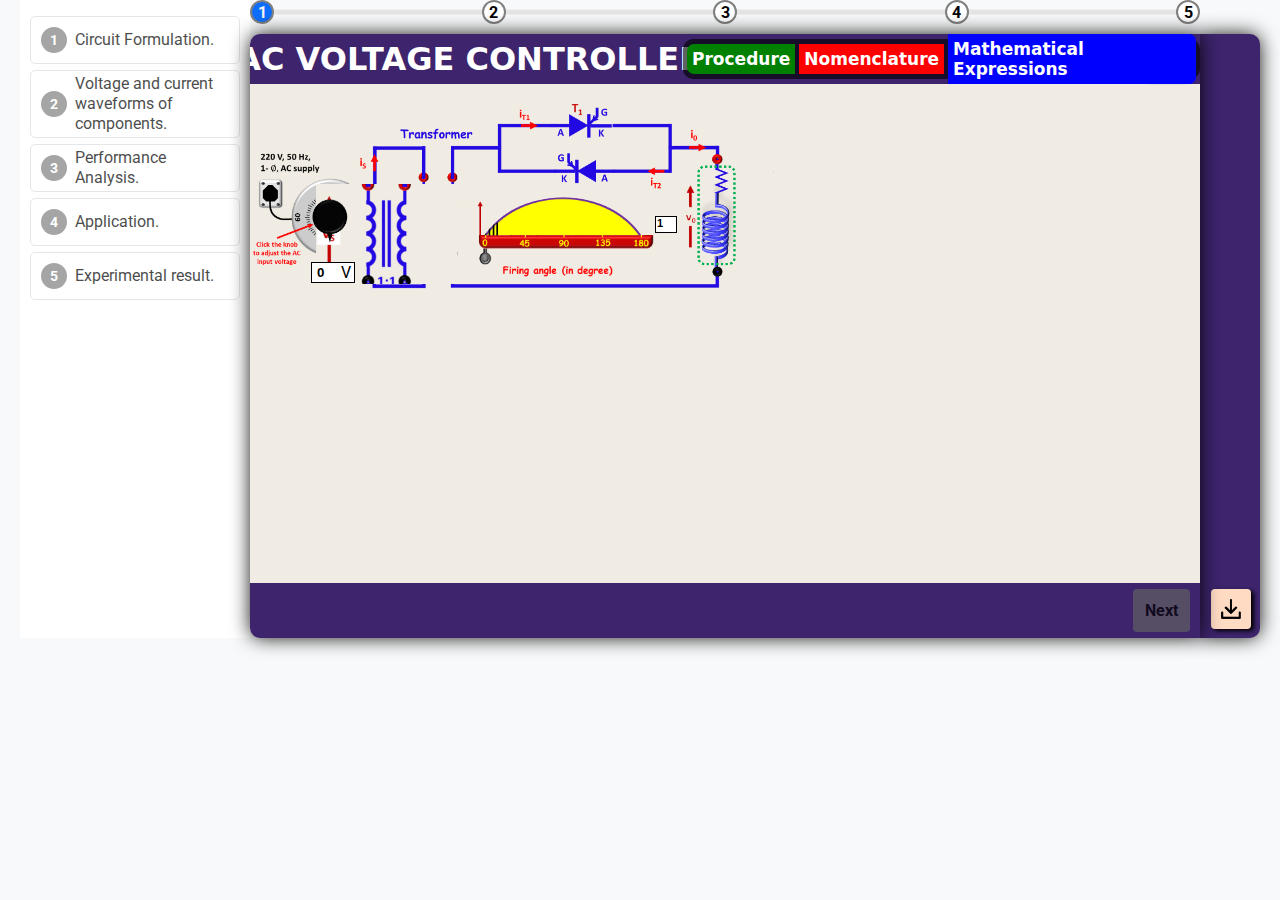
==== commit 721ffe4f: "EE12 Experimental results, final" ====
--- a/experiment/simulation/index.html
+++ b/experiment/simulation/index.html
@@ -1,38 +1,55 @@
 <!DOCTYPE html>
+
 <html lang="en">
-  <head>
-    <meta charset="UTF-8" />
-    <meta name="viewport" content="width=device-width, initial-scale=1.0" />
-    <title>Document</title>
-    <link rel="stylesheet" href="./css/layout.css" />
-    <link rel="stylesheet" href="./css/progressBar.css" />
-    <script src="https://cdnjs.cloudflare.com/ajax/libs/animejs/3.2.1/anime.min.js"></script>
-    <script src="https://cdnjs.cloudflare.com/ajax/libs/Chart.js/2.6.0/Chart.min.js"></script>
-    <!-- <script src="https://cdn.jsdelivr.net/npm/chart.js"></script> -->
-    <script src="https://code.jquery.com/jquery-3.7.1.js" integrity="sha256-eKhayi8LEQwp4NKxN+CfCh+3qOVUtJn3QNZ0TciWLP4=" crossorigin="anonymous"></script>
-    <link rel="stylesheet" href="./css/imgs.css" />
-    <link rel="stylesheet" href="./css/scenes.css" />
-    <!-- <link rel="stylesheet" href="table.css" /> -->
-    <link rel="stylesheet" href="./css/quiz.css" />
-    <link rel="stylesheet" href="./css/certificate.css" />
-    <link rel="stylesheet" href="./css/chart.css" />
-    <link rel="stylesheet" href="./css/component_styling.css" />
-    <link rel="stylesheet" href="./css/sliders.css" />
-  </head>
-  <img src="" alt="" />
-  <body>
-    <!-- <body  onmousemove="getCursor(event)"> -->
-    <!-- Mouse Position -->
-    <!-- <div id="demo" style="position: absolute">
+
+<head>
+  <meta charset="utf-8" />
+  <meta content="width=device-width, initial-scale=1.0" name="viewport" />
+  <title>Document</title>
+  <link href="./css/layout.css" rel="stylesheet" />
+  <link href="./css/progressBar.css" rel="stylesheet" />
+  <script src="https://cdnjs.cloudflare.com/ajax/libs/animejs/3.2.1/anime.min.js"></script>
+  <script src="https://cdnjs.cloudflare.com/ajax/libs/Chart.js/2.6.0/Chart.min.js"></script>
+  <!-- <script src="https://cdn.jsdelivr.net/npm/chart.js"></script> -->
+  <script crossorigin="anonymous" integrity="sha256-eKhayi8LEQwp4NKxN+CfCh+3qOVUtJn3QNZ0TciWLP4="
+    src="https://code.jquery.com/jquery-3.7.1.js"></script>
+  <link href="./css/imgs.css" rel="stylesheet" />
+  <link href="./css/scenes.css" rel="stylesheet" />
+  <!-- <link rel="stylesheet" href="table.css" /> -->
+  <link href="./css/quiz.css" rel="stylesheet" />
+  <link href="./css/certificate.css" rel="stylesheet" />
+  <link href="./css/chart.css" rel="stylesheet" />
+  <link href="./css/component_styling.css" rel="stylesheet" />
+  <link href="./css/sliders.css" rel="stylesheet" />
+
+  <link href="./toolkit/fix_styling.css" rel="stylesheet" />
+  <link href="./toolkit/toolkit.css" rel="stylesheet" />
+  <link href="./toolkit/main_spinner.css" rel="stylesheet" />
+  <script src="./toolkit/toolkit.js"></script>
+</head>
+<img alt="" src="" />
+
+<body>
+  <div class="main-spinner">
+    <div class="loader">
+      <span></span>
+    </div>
+    <p class="text">For Better User Experience, <span>reset zoom to 100% <br />(by pressing 'Ctrl + 0')</span> and
+      <span>refresh the page (by pressing 'Ctrl + R')</span></p>
+  </div>
+
+  <!-- <body  onmousemove="getCursor(event)"> -->
+  <!-- Mouse Position -->
+  <!-- <div id="demo" style="position: absolute">
       <div id="info"></div>
     </div> -->
-    <div class="main-container">
-      <!-- * Drawer Side Navbar -->
-      <nav id="drawer">
-        <div class="codelab-time-container" style="display: none"></div>
-        <div class="steps">
-          <ol>
-            <!-- <li class=""> 
+  <div class="main-container">
+    <!-- * Drawer Side Navbar -->
+    <nav id="drawer">
+      <div class="codelab-time-container" style="display: none"></div>
+      <div class="steps">
+        <ol>
+          <!-- <li class=""> 
               <a>
                 <span class="step">
                   <span>Introduction</span>
@@ -46,1863 +63,1264 @@
                 </span>
               </a>
             </li> -->
-            <!-- <li>
+          <!-- <li>
               <a>
                 <span class="step">
                   <span>Concept Development</span>
                 </span>
               </a>
             </li> -->
-          
-            <li>
-              <a>
-                <span class="step">
-                  <span>
-                    Circuit Formulation.
-                  </span>
+          <li>
+            <a>
+              <span class="step">
+                <span>
+                  Circuit Formulation.
                 </span>
-              </a>
-            </li>
-            <li>
-              <a>
-                <span class="step">
-                  <span>Voltage and current waveforms of components.</span>
+              </span>
+            </a>
+          </li>
+          <li>
+            <a>
+              <span class="step">
+                <span>Voltage and current waveforms of components.</span>
+              </span>
+            </a>
+          </li>
+          <li>
+            <a>
+              <span class="step">
+                <span>
+                  Performance Analysis.
                 </span>
-              </a>
-            </li>
-            <li>
-              <a>
-                <span class="step">
-                  <span>
-                    Performance Analysis.
-                  </span>
+              </span>
+            </a>
+          </li>
+          <li>
+            <a>
+              <span class="step">
+                <span>
+                  Application.
                 </span>
-              </a>
-            </li>
-          </ol>
-        </div>
-      </nav>
-      <div class="right-container">
-        <div class="right-box">
-          <!-- * Progress bar -->
-          <section class="progress-bar">
-            <div class="progressbar">
-              <div class="progress" id="progress"></div>
-              <div
-                class="progress-step progress-step-active"
-                data-tiltle=""
-              ></div>
-              <div class="progress-step" data-title=""></div>
-              <div class="progress-step" data-title=""></div>
-              <!-- <div class="progress-step" data-title=""></div> -->
-              <!-- <div class="progress-step" data-title=""></div> -->
-            </div>
+              </span>
+            </a>
+          </li>
+          <li>
+            <a>
+              <span class="step">
+                <span>
+                  Experimental result.
+                </span>
+              </span>
+            </a>
+          </li>
+        </ol>
+      </div>
+    </nav>
+    <div class="right-container">
+      <div class="right-box">
+        <!-- * Progress bar -->
+        <section class="progress-bar">
+          <div class="progressbar">
+            <div class="progress" id="progress"></div>
+            <div class="progress-step progress-step-active" data-tiltle=""></div>
+            <div class="progress-step" data-title=""></div>
+            <div class="progress-step" data-title=""></div>
+            <div class="progress-step" data-title=""></div>
+            <div class="progress-step" data-title=""></div>
+          </div>
+        </section>
+        <main class="main-window">
+          <!-- transparent layer for question -->
+          <div class="transparent-box"></div>
+          <section class="anime-header">
+            <p style="text-transform: uppercase;position: relative;left: -255px;">AC voltage controller </p>
+            <div class="btn-popup-box">
+              <p class="btn-popup">Procedure</p>
+              <p class="btn-popup">Nomenclature</p>
+              <p class="btn-popup">Mathematical Expressions</p>
+              <img alt="" class="btn-popup-window" src="" />
+              <div class="btn-popup-window blur">
+              </div>
+            </div>
+            <img class="btn btn-mute" src="./src/images/template_imgs/speech_off_btn.png"
+              style="height: 40px; z-index: 5; position: absolute; right: 5px" title="Click To Mute">
+            </img>
           </section>
-
-          <main class="main-window">
-            <!-- transparent layer for question -->
-            <div class="transparent-box"></div>
-            <section class="anime-header">
-              <p style="text-transform: uppercase;position: relative;left: -255px;">AC voltage controller </p>
-              
-              <div class="btn-popup-box">
-                <p class="btn-popup">Procedure</p>
-                <p class="btn-popup">Nomenclature</p>
-                <p class="btn-popup">Mathematical Expressions</p>
-                <img class="btn-popup-window" src="" alt="" >
-                <div class="btn-popup-window blur">
-                </div>
+          <!-- * Project Intro Goes Here -->
+          <div class="project-intro">
+            <span class="heading">Objective:</span>
+            <p class="description">To Set the Beam and Slab using Flex System.</p>
+            <span class="heading">Apparatus Materials:</span>
+            <p class="description">
+              Tripod Stand, CT prop, fourway head, Aluminium Beam, Timber Beam, Plywood Sheathing, Beam Forming support.
+            </p>
+          </div>
+          <!-- * Steps Heading Template -->
+          <div class="step-heading">
+            <p class="step-title">Step 1</p>
+            <p class="step-description">
+              Calculation of cross-sectional area:
+            </p>
+          </div>
+          <!-- * Content Adder Box -->
+          <ul class="content-adder-box">
+            <!-- <li class="btn content-adder">Footing</li> -->
+          </ul>
+          <!-- * Blink Arrow -->
+          <img class="blinkArrow" src="./src/images/template_imgs/blinkArrow.webp" />
+          <section class="anime-main">
+            <!-- <section class="anime-main" onmousemove="getCursor(event)"> -->
+            <!-- * Welcome note About Experiment-->
+            <div class="welcome-box">
+              <img alt="" class="iit-logo" src="./src/images/iit-delhi-logo.png" />
+              <div class="title">
+                <span>Welcome to</span>
+                <span>Foundation in Beam Formwork Experiment</span>
+                <span>of Formwork Technology in Civil Engineering Virtual
+                  Lab</span>
+                <span>developed by Prof. K. N. Jha, Department of Civil
+                  Engineering, IIT Delhi.</span>
               </div>
-
-              <img
-                class="btn btn-mute"
-                style="height: 40px; z-index: 5; position: absolute; right: 5px"
-                src="./src/images/template_imgs/speech_off_btn.png"
-                title="Click To Mute"
-              />
-            </section>
-
-
-
-            <!-- * Project Intro Goes Here -->
-            <div class="project-intro">
-              <span class="heading">Objective:</span>
-              <p class="description">To Set the Beam and Slab using Flex System.</p>
-              <span class="heading">Apparatus Materials:</span>
-              <p class="description">
-                Tripod Stand, CT prop, fourway head, Aluminium Beam, Timber Beam, Plywood Sheathing, Beam Forming support. 
-              </p>
-            </div>
-
-            <!-- * Steps Heading Template -->
-            <div class="step-heading">
-              <p class="step-title">Step 1</p>
-              <p class="step-description">
-                Calculation of cross-sectional area:
-              </p>
-            
-            </div>
-            
-            <!-- * Content Adder Box -->
-            <ul class="content-adder-box">
-              <!-- <li class="btn content-adder">Footing</li> -->
-            </ul>
-
-            <!-- * Blink Arrow -->
-            <img
-                class="blinkArrow"
-                src="./src/images/template_imgs/blinkArrow.webp"
-              />
-            
-            <section class="anime-main">
-            <!-- <section class="anime-main" onmousemove="getCursor(event)"> -->
-              <!-- * Welcome note About Experiment-->
-              <div class="welcome-box">
-                <img
-                  class="iit-logo"
-                  src="./src/images/iit-delhi-logo.png"
-                  alt=""
-                />
-                <div class="title">
-                  <span>Welcome to</span>
-                  <span>Foundation in Beam Formwork Experiment</span>
-                  <span
-                    >of Formwork Technology in Civil Engineering Virtual
-                    Lab</span
-                  >
-                  <span
-                    >developed by Prof. K. N. Jha, Department of Civil
-                    Engineering, IIT Delhi.</span
-                  >
-                </div>
-                <div class="prof-description">
-                  <img
-                    class="prof-img"
-                    src="./src/images/prof_image_kn_jha.jpeg"
-                    alt="Prof. K. N. Jha Image"
-                  />
-                  <span>Prof. K. N. Jha</span>
-                  <span>IIT Delhi</span>
-                </div>
+              <div class="prof-description">
+                <img alt="Prof. K. N. Jha Image" class="prof-img" src="./src/images/prof_image_kn_jha.jpeg" />
+                <span>Prof. K. N. Jha</span>
+                <span>IIT Delhi</span>
               </div>
-
-              <!-- * Student Name section -->
-              <form onsubmit="return false" class="user-input">
-                <p>Enter your name:</p>
-                <input type="text" name="" id="stuName" />
-                <p class="error">Please enter your name before start</p>
-                <input class="btn" id="nameSubmitBtn" type="submit" value="Start"/>
-              </form>
-
-              <!-- * Calculations Table -->
-              <table class="measurements">
+            </div>
+            <!-- * Student Name section -->
+            <form class="user-input" onsubmit="return false">
+              <p>Enter your name:</p>
+              <input id="stuName" name="" type="text" />
+              <p class="error">Please enter your name before start</p>
+              <input class="btn" id="nameSubmitBtn" type="submit" value="Start" />
+            </form>
+            <!-- * Calculations Table -->
+            <table class="measurements">
+              <tbody>
+                <tr>
+                  <th class="cell" colspan="2">Calculations:</th>
+                </tr>
+                <tr>
+                  <th class="cell" scope="col">Total Length(m)</th>
+                  <td class="cell"></td>
+                </tr>
+                <tr>
+                  <th class="cell" scope="col">Weight(kg)</th>
+                  <td class="cell"></td>
+                </tr>
+                <tr>
+                  <th class="cell" scope="col">
+                    Cross-sectional area (mm<sup>2</sup>)
+                  </th>
+                  <td class="cell"></td>
+                </tr>
+              </tbody>
+            </table>
+            <!-- * Graphs -->
+            <div class="graph_box graph_box0">
+              <canvas class="graph graph0"></canvas>
+            </div>
+            <div class="graph_box graph_box1">
+              <canvas class="graph graph1"></canvas>
+            </div>
+            <div class="graph_box graph_box2">
+              <canvas class="graph graph2"></canvas>
+            </div>
+            <div class="graph_box graph_box3">
+              <canvas class="graph graph3"></canvas>
+            </div>
+            <div class="graph_box graph_box4">
+              <canvas class="graph graph4"></canvas>
+            </div>
+            <div class="graph_box graph_box5">
+              <canvas class="graph graph5"></canvas>
+            </div>
+            <div class="graph_box graph_box6">
+              <canvas class="graph graph6"></canvas>
+            </div>
+            <div class="graph_box graph_box7">
+              <canvas class="graph graph7"></canvas>
+            </div>
+            <div class="graph_box graph_box8">
+              <canvas class="graph graph8"></canvas>
+            </div>
+            <div class="graph_box graph_box9">
+              <canvas class="graph graph9"></canvas>
+            </div>
+            <div class="graph_box graph_box10">
+              <canvas class="graph graph10"></canvas>
+            </div>
+            <!-- Label for graph -->
+            <span class="temp xLabel" style="background-color: transparent; font-weight: bold"></span>
+            <span class="temp yLabel" style="background-color: transparent; font-weight: bold"></span>
+            <span class="temp xLabel2" style="background-color: transparent; font-weight: bold"></span>
+            <span class="temp yLabel2" style="background-color: transparent; font-weight: bold"></span>
+            <!-- ! for cicuit formulation -->
+            <!-- Connection Points -->
+            <div class="vertex-box">
+              <p class="vertex" id="vertex1"><span class="text"></span></p>
+              <p class="vertex" id="vertex2"><span class="text"></span></p>
+              <p class="vertex" id="vertex3"><span class="text"></span></p>
+              <p class="vertex" id="vertex4"><span class="text"></span></p>
+              <p class="vertex" id="vertex5"><span class="text"></span></p>
+              <p class="vertex" id="vertex6"><span class="text"></span></p>
+              <p class="vertex" id="vertex7"><span class="text"></span></p>
+              <p class="vertex" id="vertex8"><span class="text"></span></p>
+              <p class="vertex" id="vertex9"><span class="text"></span></p>
+              <p class="vertex" id="vertex10"><span class="text"></span></p>
+              <p class="vertex" id="vertex11"><span class="text"></span></p>
+              <p class="vertex" id="vertex12"><span class="text"></span></p>
+              <p class="vertex" id="vertex13"><span class="text"></span></p>
+              <p class="vertex" id="vertex14"><span class="text"></span></p>
+              <p class="vertex" id="vertex15"><span class="text"></span></p>
+              <p class="vertex" id="vertex16"><span class="text"></span></p>
+            </div>
+            <!-- part 3 first table -->
+            <div class="part3_table_one">
+              <table>
+                <thead>
+                  <!-- slider -->
+                  <tr>
+                    <th class="table-title" colspan="3">
+                      V<sub>g</sub> = <span class="title">24</span> V
+                    </th>
+                  </tr>
+                  <tr>
+                    <th>D</th>
+                    <th>V<sub>0</sub>(V)</th>
+                    <th>M</th>
+                  </tr>
+                </thead>
                 <tbody>
                   <tr>
-                    <th class="cell" colspan="2">Calculations:</th>
-                  </tr>
-                  <tr>
-                    <th class="cell" scope="col">Total Length(m)</th>
-                    <td class="cell"></td>
-                  </tr>
-                  <tr>
-                    <th class="cell" scope="col">Weight(kg)</th>
-                    <td class="cell"></td>
-                  </tr>
-                  <tr>
-                    <th class="cell" scope="col">
-                      Cross-sectional area (mm<sup>2</sup>)
-                    </th>
-                    <td class="cell"></td>
+                    <td>0.1</td>
+                    <td></td>
+                    <td></td>
+                  </tr>
+                  <tr>
+                    <td>0.9</td>
+                    <td></td>
+                    <td></td>
+                  </tr>
+                  <tr>
+                    <td></td>
+                    <td></td>
+                    <td></td>
+                  </tr>
+                  <tr>
+                    <td></td>
+                    <td></td>
+                    <td></td>
+                  </tr>
+                  <tr>
+                    <td></td>
+                    <td></td>
+                    <td></td>
+                  </tr>
+                  <tr>
+                    <td></td>
+                    <td></td>
+                    <td></td>
+                  </tr>
+                  <tr>
+                    <td></td>
+                    <td></td>
+                    <td></td>
                   </tr>
                 </tbody>
               </table>
-
-              <!-- * Graphs -->
-              <div class="graph_box graph_box0">
-                <canvas class="graph graph0"></canvas>
-              </div>
-              <div class="graph_box graph_box1">
-                <canvas class="graph graph1"></canvas>
-              </div>
-              <div class="graph_box graph_box2" >
-                <canvas class="graph graph2"></canvas>
-              </div>
-              <div class="graph_box graph_box3" >
-                <canvas class="graph graph3"></canvas>
-              </div>
-              <div class="graph_box graph_box4" >
-                <canvas class="graph graph4"></canvas>
-              </div>
-              <div class="graph_box graph_box5" >
-                <canvas class="graph graph5"></canvas>
-              </div>
-              <div class="graph_box graph_box6" >
-                <canvas class="graph graph6"></canvas>
-              </div>
-              <div class="graph_box graph_box7" >
-                <canvas class="graph graph7"></canvas>
-              </div>
-              <div class="graph_box graph_box8" >
-                <canvas class="graph graph8"></canvas>
-              </div>
-              <div class="graph_box graph_box9" >
-                <canvas class="graph graph9"></canvas>
-              </div>
-              <div class="graph_box graph_box10" >
-                <canvas class="graph graph10"></canvas>
-              </div>
-              <!-- Label for graph -->
-              <span
-                style="background-color: transparent; font-weight: bold"
-                class="temp xLabel"
-              ></span>
-              <span
-                style="background-color: transparent; font-weight: bold"
-                class="temp yLabel"
-              ></span>
-              <span
-                style="background-color: transparent; font-weight: bold"
-                class="temp xLabel2"
-              ></span>
-              <span
-                style="background-color: transparent; font-weight: bold"
-                class="temp yLabel2"
-              ></span>
-              
-              <!-- ! for cicuit formulation -->
-              <!-- Connection Points -->
-              <div class="vertex-box">
-                <p class="vertex" id="vertex1"><span class="text"></span></p>
-                <p class="vertex" id="vertex2"><span class="text"></span></p>
-                <p class="vertex" id="vertex3"><span class="text"></span></p>
-                <p class="vertex" id="vertex4"><span class="text"></span></p>
-                <p class="vertex" id="vertex5"><span class="text"></span></p>
-                <p class="vertex" id="vertex6"><span class="text"></span></p>
-                <p class="vertex" id="vertex7"><span class="text"></span></p>
-                <p class="vertex" id="vertex8"><span class="text"></span></p>
-                <p class="vertex" id="vertex9"><span class="text"></span></p>
-                <p class="vertex" id="vertex10"><span class="text"></span></p>
-                <p class="vertex" id="vertex11"><span class="text"></span></p>
-                <p class="vertex" id="vertex12"><span class="text"></span></p>
-                <p class="vertex" id="vertex13"><span class="text"></span></p>
-                <p class="vertex" id="vertex14"><span class="text"></span></p>
-                <p class="vertex" id="vertex15"><span class="text"></span></p>
-                <p class="vertex" id="vertex16"><span class="text"></span></p>
-              </div>
-
-              <!-- part 3 first table -->
-              <div class="part3_table_one">
-                <table>
-                  <thead>
-                    <!-- slider -->
-                    <tr>
-                      <th colspan="3" class="table-title">
-                        V<sub>g</sub> = <span class="title">24</span> V
-                      </th>
-                    </tr>
-                    <tr>
-                      <th>D</th>
-                      <th>V<sub>0</sub>(V)</th>
-                      <th>M</th>
-                    </tr>
-                  </thead>
-                  <tbody>
-                    <tr>
-                      <td>0.1</td>
-                      <td></td>
-                      <td></td>
-                    </tr>
-                    <tr>
-                      <td>0.9</td>
-                      <td></td>
-                      <td></td>
-                    </tr>
-                    <tr>
-                      <td></td>
-                      <td></td>
-                      <td></td>
-                    </tr>
-                    <tr>
-                      <td></td>
-                      <td></td>
-                      <td></td>
-                    </tr>
-                    <tr>
-                      <td></td>
-                      <td></td>
-                      <td></td>
-                    </tr>
-                    <tr>
-                      <td></td>
-                      <td></td>
-                      <td></td>
-                    </tr>
-                    <tr>
-                      <td></td>
-                      <td></td>
-                      <td></td>
-                    </tr>
-                  </tbody>
-                </table>
-                <table>
-                  <thead>
-                    <!-- slider -->
-                    <tr>
-                      <th colspan="3" class="table-title">
-                        V<sub>g</sub> = <span class="title">48</span> V
-                      </th>
-                    </tr>
-                    <tr>
-                      <th>D</th>
-                      <th>V<sub>0</sub>(V)</th>
-                      <th>M</th>
-                    </tr>
-                  </thead>
-                  <tbody>
-                    <tr>
-                      <td>0.1</td>
-                      <td></td>
-                      <td></td>
-                    </tr>
-                    <tr>
-                      <td>0.9</td>
-                      <td></td>
-                      <td></td>
-                    </tr>
-                    <tr>
-                      <td></td>
-                      <td></td>
-                      <td></td>
-                    </tr>
-                    <tr>
-                      <td></td>
-                      <td></td>
-                      <td></td>
-                    </tr>
-                    <tr>
-                      <td></td>
-                      <td></td>
-                      <td></td>
-                    </tr>
-                    <tr>
-                      <td></td>
-                      <td></td>
-                      <td></td>
-                    </tr>
-                    <tr>
-                      <td></td>
-                      <td></td>
-                      <td></td>
-                    </tr>
-                  </tbody>
-                </table>
-                <table>
-                  <thead>
-                    <!-- slider -->
-                    <tr>
-                      <th colspan="3" class="table-title">
-                        V<sub>g</sub> = <span class="title">72</span> V
-                      </th>
-                    </tr>
-                    <tr>
-                      <th>D</th>
-                      <th>V<sub>0</sub>(V)</th>
-                      <th>M</th>
-                    </tr>
-                  </thead>
-                  <tbody>
-                    <tr>
-                      <td>0.1</td>
-                      <td></td>
-                      <td></td>
-                    </tr>
-                    <tr>
-                      <td>0.9</td>
-                      <td></td>
-                      <td></td>
-                    </tr>
-                    <tr>
-                      <td></td>
-                      <td></td>
-                      <td></td>
-                    </tr>
-                    <tr>
-                      <td></td>
-                      <td></td>
-                      <td></td>
-                    </tr>
-                    <tr>
-                      <td></td>
-                      <td></td>
-                      <td></td>
-                    </tr>
-                    <tr>
-                      <td></td>
-                      <td></td>
-                      <td></td>
-                    </tr>
-                    <tr>
-                      <td></td>
-                      <td></td>
-                      <td></td>
-                    </tr>
-                  </tbody>
-                </table>
-
-              </div>
-
-              <!-- part 3 second table -->
-              <div class="part3_table_two">
-                <table>
-                  <thead>
-                    <!-- slider -->
-                    <tr style="border: none;">
-                      <td colspan="3" style="border: none;">
-                        <div class="table-slider deactive">
-                          <div class="labels" style="gap: 30px;">
-                            <span>50𝜴</span>
-                            <span>60𝜴</span>
-                            <span>70𝜴</span>
-                          </div>
-                          <div class="lines">
-                            <span>▌</span>
-                            <span>▌</span>
-                            <span>▌</span>
-                          </div>
-                          <div class="table-slider-box">
-                            <p class="title">R<sub>1</sub></p>
-                            <input type="range" value="50" step="10" min="50" max="70">
-                          </div>
-                        </div>
-                      </td>
-                    </tr>
-                    <tr>
-                      <th>D</th>
-                      <th>V<sub>0</sub>(V)</th>
-                      <th>M</th>
-                    </tr>
-                  </thead>
-                  <tbody>
-                    <tr>
-                      <td>0.1</td>
-                      <td></td>
-                      <td></td>
-                    </tr>
-                    <tr>
-                      <td>0.5</td>
-                      <td></td>
-                      <td></td>
-                    </tr>
-                    <tr>
-                      <td>0.8</td>
-                      <td></td>
-                      <td></td>
-                    </tr>
-                    <tr>
-                      <td>0.84</td>
-                      <td></td>
-                      <td></td>
-                    </tr>
-                    <tr>
-                      <td>0.87</td>
-                      <td></td>
-                      <td></td>
-                    </tr>
-                    <tr>
-                      <td>0.9</td>
-                      <td></td>
-                      <td></td>
-                    </tr>
-                    <tr>
-                      <td>0.93</td>
-                      <td></td>
-                      <td></td>
-                    </tr>
-                  </tbody>
-                </table>
-               
-                <table>
+              <table>
+                <thead>
                   <!-- slider -->
-                  <thead>
-                    <tr style="border: none;">
-                      <td colspan="3" style="border: none;">
-                        <div class="table-slider deactive" style="background-color: #009644;">
-                          <div class="labels">
-                            <span>130𝜴</span>
-                            <span>150𝜴</span>
-                            <span>170𝜴</span>
-                          </div>
-                          <div class="lines">
-                            <span>▌</span>
-                            <span>▌</span>
-                            <span>▌</span>
-                          </div>
-                          <div class="table-slider-box">
-                            <p class="title">R<sub>2</sub></p>
-                            <input type="range" value="130" step="20" min="130" max="170">
-                          </div>
-                        </div>
-                      </td>
-                    </tr>
-                    <tr>
-                      <th>D</th>
-                      <th>V<sub>0</sub>(V)</th>
-                      <th>M</th>
-                    </tr>
-                  </thead>
-                  <tbody>
-                    <tr>
-                      <td>0.1</td>
-                      <td></td>
-                      <td></td>
-                    </tr>
-                    <tr>
-                      <td>0.5</td>
-                      <td></td>
-                      <td></td>
-                    </tr>
-                    <tr>
-                      <td>0.8</td>
-                      <td></td>
-                      <td></td>
-                    </tr>
-                    <tr>
-                      <td>0.84</td>
-                      <td></td>
-                      <td></td>
-                    </tr>
-                    <tr>
-                      <td>0.87</td>
-                      <td></td>
-                      <td></td>
-                    </tr>
-                    <tr>
-                      <td>0.9</td>
-                      <td></td>
-                      <td></td>
-                    </tr>
-                    <tr>
-                      <td>0.93</td>
-                      <td></td>
-                      <td></td>
-                    </tr>
-                  </tbody>
-                </table>
-
-                <table>
-                  <thead>
-                    <!-- slider -->
-                    <tr style="border: none;">
-                      <td colspan="3" style="border: none;">
-                        <div class="table-slider deactive" style="background-color: rgb(40, 40, 255);">
-                          <div class="labels">
-                            <span>275𝜴</span>
-                            <span>300𝜴</span>
-                            <span>325𝜴</span>
-                          </div>
-                          <div class="lines">
-                            <span>▌</span>
-                            <span>▌</span>
-                            <span>▌</span>
-                          </div>
-                          <div class="table-slider-box">
-                            <p class="title">R<sub>3</sub></p>
-                            <input type="range" value="275" step="25" min="275" max="325">
-                          </div>
-                        </div>
-                      </td>
-                    </tr>
-                    <tr>
-                      <th>D</th>
-                      <th>V<sub>0</sub>(V)</th>
-                      <th>M</th>
-                    </tr>
-                  </thead>
-                  <tbody>
-                    <tr>
-                      <td>0.1</td>
-                      <td></td>
-                      <td></td>
-                    </tr>
-                    <tr>
-                      <td>0.5</td>
-                      <td></td>
-                      <td></td>
-                    </tr>
-                    <tr>
-                      <td>0.8</td>
-                      <td></td>
-                      <td></td>
-                    </tr>
-                    <tr>
-                      <td>0.84</td>
-                      <td></td>
-                      <td></td>
-                    </tr>
-                    <tr>
-                      <td>0.87</td>
-                      <td></td>
-                      <td></td>
-                    </tr>
-                    <tr>
-                      <td>0.9</td>
-                      <td></td>
-                      <td></td>
-                    </tr>
-                    <tr>
-                      <td>0.93</td>
-                      <td></td>
-                      <td></td>
-                    </tr>
-                  </tbody>
-                </table>
-              </div>
-
-          <!-- part 3 first table -->
-              <table class="part3_table_three">
-                <thead>
-                  <tr>
-                    <th>S.No.</th>
-                    <th>V<sub>s</sub>(V)</th>
-                    <th>α<sup>0</sup></th>
-                    <th>R</th>
+                  <tr>
+                    <th class="table-title" colspan="3">
+                      V<sub>g</sub> = <span class="title">48</span> V
+                    </th>
+                  </tr>
+                  <tr>
+                    <th>D</th>
                     <th>V<sub>0</sub>(V)</th>
-                    <th>I<sub>0</sub>(A)</th>
-                    <th>I<sub>in</sub>(A)</th>
-                    <th>P<sub>0</sub>(W)</th>
-                    <th>PF</th>
-                    <th>V<sub>01</sub></th>
-                    <th>THD</th>
+                    <th>M</th>
                   </tr>
                 </thead>
                 <tbody>
                   <tr>
-                    <td>1</td>
-                    <td></td>
-                    <td>0</td>
-                    <td></td>
-                    <td></td>
-                    <td></td>
-                    <td></td>
-                    <td></td>
-                    <td></td>
-                    <td></td>
-                    <td></td>
-                    <td></td>
-                  </tr>
-                  <tr>
-                    <td>2</td>
-                    <td></td>
-                    <td>170</td>
-                    <td></td>
-                    <td></td>
-                    <td></td>
-                    <td></td>
-                    <td></td>
-                    <td></td>
-                    <td></td>
-                    <td></td>
-                    <td></td>
-                  </tr>
-                  <tr>
-                    <td>3</td>
-                    <td></td>
-                    <td></td>
-                    <td></td>
-                    <td></td>
-                    <td></td> 
-                    <td></td>
-                    <td></td>
-                    <td></td>
-                    <td></td>
-                    <td></td>
-                    <td></td>
-                  </tr>
-                  <tr>
-                    <td>4</td>
-                    <td></td>
-                    <td></td>
-                    <td></td>
-                    <td></td>
-                    <td></td>
-                    <td></td>
-                    <td></td>
-                    <td></td>
-                    <td></td>
-                    <td></td>
-                    <td></td>
-                  </tr>
-                  <tr>
-                    <td>5</td>
-                    <td></td>
-                    <td></td>
-                    <td></td>
-                    <td></td>
-                    <td></td>
-                    <td></td>
-                    <td></td>
-                    <td></td>
-                    <td></td>
-                    <td></td>
-                    <td></td>
-                  </tr>
-                  <tr>
-                    <td>6</td>
-                    <td></td>
-                    <td></td>
-                    <td></td>
-                    <td></td>
-                    <td></td>
-                    <td></td>
-                    <td></td>
-                    <td></td>
-                    <td></td>
-                    <td></td>
-                    <td></td>
-                  </tr>
-                  <tr>
-                    <td>7</td>
-                    <td></td>
-                    <td></td>
-                    <td></td>
-                    <td></td>
-                    <td></td>
-                    <td></td>
-                    <td></td>
-                    <td></td>
+                    <td>0.1</td>
+                    <td></td>
+                    <td></td>
+                  </tr>
+                  <tr>
+                    <td>0.9</td>
+                    <td></td>
+                    <td></td>
+                  </tr>
+                  <tr>
+                    <td></td>
+                    <td></td>
+                    <td></td>
+                  </tr>
+                  <tr>
+                    <td></td>
+                    <td></td>
+                    <td></td>
+                  </tr>
+                  <tr>
+                    <td></td>
+                    <td></td>
+                    <td></td>
+                  </tr>
+                  <tr>
+                    <td></td>
+                    <td></td>
+                    <td></td>
+                  </tr>
+                  <tr>
                     <td></td>
                     <td></td>
                     <td></td>
                   </tr>
                 </tbody>
               </table>
-
-              <!-- part three table 3__2 -->
-              <table class="part3_table_three part3_table_three_two">
+              <table>
                 <thead>
-                  <tr>
-                    <th>S.No.</th>
-                    <th>V<sub>s</sub>(V)</th>
-                    <th>α<sup>0</sup></th>
+                  <!-- slider -->
+                  <tr>
+                    <th class="table-title" colspan="3">
+                      V<sub>g</sub> = <span class="title">72</span> V
+                    </th>
+                  </tr>
+                  <tr>
+                    <th>D</th>
                     <th>V<sub>0</sub>(V)</th>
-                    <th>V<sub>DC</sub>(A)</th>
-                    <th>I<sub>0</sub>(A)</th>
-                    <th>I<sub>in</sub>(A)</th>
+                    <th>M</th>
                   </tr>
                 </thead>
                 <tbody>
                   <tr>
-                    <td>1</td>
-                    <td></td>
-                    <td>0</td>
-                    <td></td>
-                    <td></td>
-                    <td></td>
-                    <td></td>
-                  </tr>
-                  <tr>
-                    <td>2</td>
-                    <td></td>
-                    <td>170</td>
-                    <td></td>
-                    <td></td>
-                    <td></td>
-                    <td></td>
-                  </tr>
-                  <tr>
-                    <td>3</td>
-                    <td></td>
-                    <td></td>
-                    <td></td>
-                    <td></td>
-                    <td></td> 
-                    <td></td>
-                  </tr>
-                  <tr>
-                    <td>4</td>
-                    <td></td>
-                    <td></td>
-                    <td></td>
-                    <td></td>
-                    <td></td>
-                    <td></td>
-                  </tr>
-                  <tr>
-                    <td>5</td>
-                    <td></td>
-                    <td></td>
-                    <td></td>
-                    <td></td>
-                    <td></td>
-                    <td></td>
-                  </tr>
-                  <tr>
-                    <td>6</td>
-                    <td></td>
-                    <td></td>
-                    <td></td>
-                    <td></td>
-                    <td></td>
-                    <td></td>
-                  </tr>
-                  <tr>
-                    <td>7</td>
-                    <td></td>
-                    <td></td>
-                    <td></td>
+                    <td>0.1</td>
+                    <td></td>
+                    <td></td>
+                  </tr>
+                  <tr>
+                    <td>0.9</td>
+                    <td></td>
+                    <td></td>
+                  </tr>
+                  <tr>
+                    <td></td>
+                    <td></td>
+                    <td></td>
+                  </tr>
+                  <tr>
+                    <td></td>
+                    <td></td>
+                    <td></td>
+                  </tr>
+                  <tr>
+                    <td></td>
+                    <td></td>
+                    <td></td>
+                  </tr>
+                  <tr>
+                    <td></td>
+                    <td></td>
+                    <td></td>
+                  </tr>
+                  <tr>
                     <td></td>
                     <td></td>
                     <td></td>
                   </tr>
                 </tbody>
               </table>
-
-               <!-- part 3 four table -->
-               <table class="part3_table_four">
+            </div>
+            <!-- part 3 second table -->
+            <div class="part3_table_two">
+              <table>
                 <thead>
-                  <tr>
-                    <th>v<sub>g</sub>(V)</th>
+                  <!-- slider -->
+                  <tr style="border: none;">
+                    <td colspan="3" style="border: none;">
+                      <div class="table-slider deactive">
+                        <div class="labels" style="gap: 30px;">
+                          <span>50𝜴</span>
+                          <span>60𝜴</span>
+                          <span>70𝜴</span>
+                        </div>
+                        <div class="lines">
+                          <span>▌</span>
+                          <span>▌</span>
+                          <span>▌</span>
+                        </div>
+                        <div class="table-slider-box">
+                          <p class="title">R<sub>1</sub></p>
+                          <input max="70" min="50" step="10" type="range" value="50" />
+                        </div>
+                      </div>
+                    </td>
+                  </tr>
+                  <tr>
                     <th>D</th>
-                    <th>R</th>
-                    <th>v<sub>0</sub>(V)</th>
+                    <th>V<sub>0</sub>(V)</th>
                     <th>M</th>
-                    <th>I<sub>2</sub>(A)</th>
-                    <th>I<sub>0</sub>(A)</th>
                   </tr>
                 </thead>
                 <tbody>
                   <tr>
-                    <td></td>
-                    <td></td>
-                    <td></td>
-                    <td></td>
-                    <td></td>
-                    <td></td>
-                    <td></td>
-                    
-                  </tr>
-                  
+                    <td>0.1</td>
+                    <td></td>
+                    <td></td>
+                  </tr>
+                  <tr>
+                    <td>0.5</td>
+                    <td></td>
+                    <td></td>
+                  </tr>
+                  <tr>
+                    <td>0.8</td>
+                    <td></td>
+                    <td></td>
+                  </tr>
+                  <tr>
+                    <td>0.84</td>
+                    <td></td>
+                    <td></td>
+                  </tr>
+                  <tr>
+                    <td>0.87</td>
+                    <td></td>
+                    <td></td>
+                  </tr>
+                  <tr>
+                    <td>0.9</td>
+                    <td></td>
+                    <td></td>
+                  </tr>
+                  <tr>
+                    <td>0.93</td>
+                    <td></td>
+                    <td></td>
+                  </tr>
                 </tbody>
               </table>
-
-              <table class="part3_table_four_2">
+              <table>
+                <!-- slider -->
                 <thead>
-                  <tr>
-                    <th>Component</th>
-                    <th>Voltage Rating (V)</th>
-                    <th>Current Rating (A)</th>
-                    <th>Power (W)</th>
+                  <tr style="border: none;">
+                    <td colspan="3" style="border: none;">
+                      <div class="table-slider deactive" style="background-color: #009644;">
+                        <div class="labels">
+                          <span>130𝜴</span>
+                          <span>150𝜴</span>
+                          <span>170𝜴</span>
+                        </div>
+                        <div class="lines">
+                          <span>▌</span>
+                          <span>▌</span>
+                          <span>▌</span>
+                        </div>
+                        <div class="table-slider-box">
+                          <p class="title">R<sub>2</sub></p>
+                          <input max="170" min="130" step="20" type="range" value="130" />
+                        </div>
+                      </div>
+                    </td>
+                  </tr>
+                  <tr>
+                    <th>D</th>
+                    <th>V<sub>0</sub>(V)</th>
+                    <th>M</th>
                   </tr>
                 </thead>
                 <tbody>
                   <tr>
-                    <td>Switch(v<sub>Sw</sub>, i<sub>Sw</sub>)</td>
-                    <td>> v<sub>0</sub> (value)</td>
-                    <td>> i<sub>2</sub> (value)</td>
-                    <td>> P<sub>Sw</sub> (value)</td>
-
-                  </tr>
-                  <tr>
-                    <td>Diode(v<sub>Di</sub>, i<sub>Di</sub>)</td>
-                    <td>> v<sub>0</sub> (value)</td>
-                    <td>> i<sub>2</sub> (value)</td>
-                    <td>> P<sub>Di</sub> (value)</td>
-                  </tr> 
-                  <tr>
-                    <td>Capacitor(v<sub>C</sub>, i<sub>C</sub>)</td>
-                    <td>> v<sub>0</sub> (value)</td>
-                    <td>> (i<sub>2</sub>-i<sub>0</sub>) (value)</td>
+                    <td>0.1</td>
+                    <td></td>
+                    <td></td>
+                  </tr>
+                  <tr>
+                    <td>0.5</td>
+                    <td></td>
+                    <td></td>
+                  </tr>
+                  <tr>
+                    <td>0.8</td>
+                    <td></td>
+                    <td></td>
+                  </tr>
+                  <tr>
+                    <td>0.84</td>
+                    <td></td>
+                    <td></td>
+                  </tr>
+                  <tr>
+                    <td>0.87</td>
+                    <td></td>
+                    <td></td>
+                  </tr>
+                  <tr>
+                    <td>0.9</td>
+                    <td></td>
+                    <td></td>
+                  </tr>
+                  <tr>
+                    <td>0.93</td>
+                    <td></td>
+                    <td></td>
                   </tr>
                 </tbody>
               </table>
-
-              <!-- * Result table -->
-              <!-- removed -->
-
-              <!-- * chart Js Canvas-->
-              <div class="chart">
-                <canvas id="myChart"></canvas>
+              <table>
+                <thead>
+                  <!-- slider -->
+                  <tr style="border: none;">
+                    <td colspan="3" style="border: none;">
+                      <div class="table-slider deactive" style="background-color: rgb(40, 40, 255);">
+                        <div class="labels">
+                          <span>275𝜴</span>
+                          <span>300𝜴</span>
+                          <span>325𝜴</span>
+                        </div>
+                        <div class="lines">
+                          <span>▌</span>
+                          <span>▌</span>
+                          <span>▌</span>
+                        </div>
+                        <div class="table-slider-box">
+                          <p class="title">R<sub>3</sub></p>
+                          <input max="325" min="275" step="25" type="range" value="275" />
+                        </div>
+                      </div>
+                    </td>
+                  </tr>
+                  <tr>
+                    <th>D</th>
+                    <th>V<sub>0</sub>(V)</th>
+                    <th>M</th>
+                  </tr>
+                </thead>
+                <tbody>
+                  <tr>
+                    <td>0.1</td>
+                    <td></td>
+                    <td></td>
+                  </tr>
+                  <tr>
+                    <td>0.5</td>
+                    <td></td>
+                    <td></td>
+                  </tr>
+                  <tr>
+                    <td>0.8</td>
+                    <td></td>
+                    <td></td>
+                  </tr>
+                  <tr>
+                    <td>0.84</td>
+                    <td></td>
+                    <td></td>
+                  </tr>
+                  <tr>
+                    <td>0.87</td>
+                    <td></td>
+                    <td></td>
+                  </tr>
+                  <tr>
+                    <td>0.9</td>
+                    <td></td>
+                    <td></td>
+                  </tr>
+                  <tr>
+                    <td>0.93</td>
+                    <td></td>
+                    <td></td>
+                  </tr>
+                </tbody>
+              </table>
+            </div>
+            <!-- part 3 first table -->
+            <table class="part3_table_three">
+              <thead>
+                <tr>
+                  <th>S.No.</th>
+                  <th>V<sub>s</sub>(V)</th>
+                  <th>α<sup>0</sup></th>
+                  <th>R</th>
+                  <th>V<sub>0</sub>(V)</th>
+                  <th>I<sub>0</sub>(A)</th>
+                  <th>I<sub>in</sub>(A)</th>
+                  <th>P<sub>0</sub>(W)</th>
+                  <th>PF</th>
+                  <th>V<sub>01</sub></th>
+                  <th>THD</th>
+                </tr>
+              </thead>
+              <tbody>
+                <tr>
+                  <td>1</td>
+                  <td></td>
+                  <td>0</td>
+                  <td></td>
+                  <td></td>
+                  <td></td>
+                  <td></td>
+                  <td></td>
+                  <td></td>
+                  <td></td>
+                  <td></td>
+                  <td></td>
+                </tr>
+                <tr>
+                  <td>2</td>
+                  <td></td>
+                  <td>170</td>
+                  <td></td>
+                  <td></td>
+                  <td></td>
+                  <td></td>
+                  <td></td>
+                  <td></td>
+                  <td></td>
+                  <td></td>
+                  <td></td>
+                </tr>
+                <tr>
+                  <td>3</td>
+                  <td></td>
+                  <td></td>
+                  <td></td>
+                  <td></td>
+                  <td></td>
+                  <td></td>
+                  <td></td>
+                  <td></td>
+                  <td></td>
+                  <td></td>
+                  <td></td>
+                </tr>
+                <tr>
+                  <td>4</td>
+                  <td></td>
+                  <td></td>
+                  <td></td>
+                  <td></td>
+                  <td></td>
+                  <td></td>
+                  <td></td>
+                  <td></td>
+                  <td></td>
+                  <td></td>
+                  <td></td>
+                </tr>
+                <tr>
+                  <td>5</td>
+                  <td></td>
+                  <td></td>
+                  <td></td>
+                  <td></td>
+                  <td></td>
+                  <td></td>
+                  <td></td>
+                  <td></td>
+                  <td></td>
+                  <td></td>
+                  <td></td>
+                </tr>
+                <tr>
+                  <td>6</td>
+                  <td></td>
+                  <td></td>
+                  <td></td>
+                  <td></td>
+                  <td></td>
+                  <td></td>
+                  <td></td>
+                  <td></td>
+                  <td></td>
+                  <td></td>
+                  <td></td>
+                </tr>
+                <tr>
+                  <td>7</td>
+                  <td></td>
+                  <td></td>
+                  <td></td>
+                  <td></td>
+                  <td></td>
+                  <td></td>
+                  <td></td>
+                  <td></td>
+                  <td></td>
+                  <td></td>
+                  <td></td>
+                </tr>
+              </tbody>
+            </table>
+            <!-- part three table 3__2 -->
+            <table class="part3_table_three part3_table_three_two">
+              <thead>
+                <tr>
+                  <th>S.No.</th>
+                  <th>V<sub>s</sub>(V)</th>
+                  <th>α<sup>0</sup></th>
+                  <th>V<sub>0</sub>(V)</th>
+                  <th>V<sub>DC</sub>(A)</th>
+                  <th>I<sub>0</sub>(A)</th>
+                  <th>I<sub>in</sub>(A)</th>
+                </tr>
+              </thead>
+              <tbody>
+                <tr>
+                  <td>1</td>
+                  <td></td>
+                  <td>0</td>
+                  <td></td>
+                  <td></td>
+                  <td></td>
+                  <td></td>
+                </tr>
+                <tr>
+                  <td>2</td>
+                  <td></td>
+                  <td>170</td>
+                  <td></td>
+                  <td></td>
+                  <td></td>
+                  <td></td>
+                </tr>
+                <tr>
+                  <td>3</td>
+                  <td></td>
+                  <td></td>
+                  <td></td>
+                  <td></td>
+                  <td></td>
+                  <td></td>
+                </tr>
+                <tr>
+                  <td>4</td>
+                  <td></td>
+                  <td></td>
+                  <td></td>
+                  <td></td>
+                  <td></td>
+                  <td></td>
+                </tr>
+                <tr>
+                  <td>5</td>
+                  <td></td>
+                  <td></td>
+                  <td></td>
+                  <td></td>
+                  <td></td>
+                  <td></td>
+                </tr>
+                <tr>
+                  <td>6</td>
+                  <td></td>
+                  <td></td>
+                  <td></td>
+                  <td></td>
+                  <td></td>
+                  <td></td>
+                </tr>
+                <tr>
+                  <td>7</td>
+                  <td></td>
+                  <td></td>
+                  <td></td>
+                  <td></td>
+                  <td></td>
+                  <td></td>
+                </tr>
+              </tbody>
+            </table>
+            <!-- part 3 four table -->
+            <table class="part3_table_four">
+              <thead>
+                <tr>
+                  <th>v<sub>g</sub>(V)</th>
+                  <th>D</th>
+                  <th>R</th>
+                  <th>v<sub>0</sub>(V)</th>
+                  <th>M</th>
+                  <th>I<sub>2</sub>(A)</th>
+                  <th>I<sub>0</sub>(A)</th>
+                </tr>
+              </thead>
+              <tbody>
+                <tr>
+                  <td></td>
+                  <td></td>
+                  <td></td>
+                  <td></td>
+                  <td></td>
+                  <td></td>
+                  <td></td>
+                </tr>
+              </tbody>
+            </table>
+            <table class="part3_table_four_2">
+              <thead>
+                <tr>
+                  <th>Component</th>
+                  <th>Voltage Rating (V)</th>
+                  <th>Current Rating (A)</th>
+                  <th>Power (W)</th>
+                </tr>
+              </thead>
+              <tbody>
+                <tr>
+                  <td>Switch(v<sub>Sw</sub>, i<sub>Sw</sub>)</td>
+                  <td>&gt; v<sub>0</sub> (value)</td>
+                  <td>&gt; i<sub>2</sub> (value)</td>
+                  <td>&gt; P<sub>Sw</sub> (value)</td>
+                </tr>
+                <tr>
+                  <td>Diode(v<sub>Di</sub>, i<sub>Di</sub>)</td>
+                  <td>&gt; v<sub>0</sub> (value)</td>
+                  <td>&gt; i<sub>2</sub> (value)</td>
+                  <td>&gt; P<sub>Di</sub> (value)</td>
+                </tr>
+                <tr>
+                  <td>Capacitor(v<sub>C</sub>, i<sub>C</sub>)</td>
+                  <td>&gt; v<sub>0</sub> (value)</td>
+                  <td>&gt; (i<sub>2</sub>-i<sub>0</sub>) (value)</td>
+                </tr>
+              </tbody>
+            </table>
+            <!-- * Result table -->
+            <!-- removed -->
+            <!-- * chart Js Canvas-->
+            <div class="chart">
+              <canvas id="myChart"></canvas>
+            </div>
+            <!-- * Input box format for in anime questions -->
+            <form class="temp-input" onsubmit="return false">
+              <span class="text1"></span><input class="input" id="ipnum" name="" type="text"><span class="text2"></span>
+              <p class="error"></p>
+              <input class="submit-btn btn" type="submit" value="Submit">
+              </input></input>
+            </form>
+            <!-- * Template element -->
+            <div class="utm-button"></div>
+            <!-- * Quiz container -->
+            <div class="quiz-container" id="quiz">
+              <div class="quiz-header">
+                <div class="title">
+                  <h2 id="question">Question text</h2>
+                  <!-- <span id="closeQuiz">X</span> -->
+                </div>
+                <ul>
+                  <li>
+                    <input class="answer" id="a" name="answer" type="radio">
+                    <label for="a" id="a_text">Question</label>
+                    </input>
+                  </li>
+                  <li>
+                    <input class="answer" id="b" name="answer" type="radio" />
+                    <label for="b" id="b_text">Question</label>
+                  </li>
+                  <li>
+                    <input class="answer" id="c" name="answer" type="radio" />
+                    <label for="c" id="c_text">Question</label>
+                  </li>
+                  <li>
+                    <input class="answer" id="d" name="answer" type="radio" />
+                    <label for="d" id="d_text">Question</label>
+                  </li>
+                  <li>
+                    <p id="quizAns" style="color: green">India</p>
+                  </li>
+                </ul>
               </div>
-                          
-              <!-- * Input box format for in anime questions -->
-              <form onsubmit="return false" class="temp-input"
-                <span class="text1"></span
-                ><input class="input" type="text" name="" id="ipnum" /><span
-                  class="text2"
-                ></span>
-                <p class="error"></p>
-                <input class="submit-btn btn" type="submit" value="Submit" />
-              </form>
-
-              <!-- * Template element -->
-              <div class="utm-button"></div>
-
-              <!-- * Quiz container -->
-              <div class="quiz-container" id="quiz">
-                <div class="quiz-header">
-                  <div class="title">
-                    <h2 id="question">Question text</h2>
-                    <!-- <span id="closeQuiz">X</span> -->
-                  </div>
-                  <ul>
-                    <li>
-                      <input type="radio" id="a" name="answer" class="answer" />
-                      <label id="a_text" for="a">Question</label>
-                    </li>
-                    <li>
-                      <input type="radio" id="b" name="answer" class="answer" />
-                      <label id="b_text" for="b">Question</label>
-                    </li>
-                    <li>
-                      <input type="radio" id="c" name="answer" class="answer" />
-                      <label id="c_text" for="c">Question</label>
-                    </li>
-                    <li>
-                      <input type="radio" id="d" name="answer" class="answer" />
-                      <label id="d_text" for="d">Question</label>
-                    </li>
-                    <li>
-                      <p id="quizAns" style="color: green">India</p>
-                    </li>
-                  </ul>
+              <button id="quizSubmit">Submit</button>
+            </div>
+            <!-- * End Certificate Template -->
+            <div class="certificate">
+              <div class="header">
+                <img alt="" class="logo" src="./src/images/logo.png" />
+                <span class="title cursive">Certificate of Completion</span>
+              </div>
+              <div class="student-detail">
+                <div class="row">
+                  <span class="bold red" id="certificateStuName" style="text-transform: capitalize">Sneha Jadon</span>
                 </div>
-                <button id="quizSubmit">Submit</button>
-              </div>
-
-              <!-- * End Certificate Template -->
-              <div class="certificate">
-                <div class="header">
-                  <img src="./src/images/logo.png" alt="" class="logo" />
-                  <span class="title cursive">Certificate of Completion</span>
+                <div class="row">
+                  <span class="cursive" style="text-align: center">has succesfully performed Virtaul Lab Experiment on
+                  </span>
+                  <span class="bold sans red" style="font-size: 1.5rem; text-transform: capitalize">Foundation in
+                    foamwork</span>
                 </div>
-                <div class="student-detail">
-                  <div class="row">
-                    <span
-                      style="text-transform: capitalize"
-                      class="bold red"
-                      id="certificateStuName"
-                      >Sneha Jadon</span
-                    >
-                  </div>
-                  <div class="row">
-                    <span class="cursive" style="text-align: center"
-                      >has succesfully performed Virtaul Lab Experiment on
-                    </span>
-                    <span
-                      style="font-size: 1.5rem; text-transform: capitalize"
-                      class="bold sans red"
-                      >Foundation in foamwork</span
-                    >
-                  </div>
-                  <div class="">
-                    <!-- <span class="cursive">and secured</span>
+                <div class="">
+                  <!-- <span class="cursive">and secured</span>
                     <span class="bold sans" id="quizScore">0</span>
                     <span class="bold sans">/5 Marks</span>
                     <span class="cursive">at</span> -->
-                    <span class="bold sans" id="certificateDate"
-                      >Date 10-10-2023</span
-                    >
-                  </div>
-                  <div class="row">
-                    <span class="cursive"
-                      >which is developed by
-                      <span class="bold sans">VIRTUAL LABS - IIT Delhi</span>
-                    </span>
+                  <span class="bold sans" id="certificateDate">Date 10-10-2023</span>
+                </div>
+                <div class="row">
+                  <span class="cursive">which is developed by
+                    <span class="bold sans">VIRTUAL LABS - IIT Delhi</span>
+                  </span>
+                </div>
+              </div>
+            </div>
+            <!-- * Slider Box -->
+            <!-- <div class="slider-box" style="z-index: 1000"> -->
+            <div class="universal-slider" style="z-index: 1000">
+              <img alt="" class="slider-circuit" src="./src/images/sliders/slider_circuit.png" />
+              <img alt="" class="slider-circuit-helper" src="./src/images/sliders/slider_circuit_helper.png" />
+              <div class="slider">
+                <img class="slider_V" type="range" />
+                <div class="v slider-box">
+                  <img class="slider-V-arrow slider-v-r1 btn-img" src="./src/images/sliders/slider_V_arrow.png" />
+                  <div class="value-box">
+                    <input readonly="" type="text" value="0" />
+                    <span>V</span>
                   </div>
                 </div>
-              </div>
-
-              <!-- * Slider Box -->
-              <!-- <div class="slider-box" style="z-index: 1000"> -->
-              <div class="universal-slider" style="z-index: 1000">
-                <img class="slider-circuit" src="./src/images/sliders/slider_circuit.png" alt="">
-                <img class="slider-circuit-helper" src="./src/images/sliders/slider_circuit_helper.png" alt="">
-                <div class="slider">
-                  <img type="range" class="slider_V">
-                  <div class="v slider-box ">
-                    <img src="./src/images/sliders/slider_V_arrow.png" class="slider-V-arrow slider-v-r1 btn-img">
-                    <div class="value-box">
-                      <input type="text" value="0" readonly>
-                      <span>V</span>
-                    </div>
-                  </div>    
-                  <div class="d slider-box">
-                    <input type="range" class="slider_D range-slider" step="1" min="0" max="180" value="1" onchange="">
-                    <!-- <img src="./src/images/sliders/slider_D_blank.png" class="slider-D-arrow">
+                <div class="d slider-box">
+                  <input class="slider_D range-slider" max="180" min="0" onchange="" step="1" type="range" value="1" />
+                  <!-- <img src="./src/images/sliders/slider_D_blank.png" class="slider-D-arrow">
                     <img src="./src/images/sliders/slider_D_body.png" alt="" class="slider-D-body"> -->
-                    <img src="./src/images/sliders/new_slider_tip.png" class="slider-D-arrow">
-                    <img class="slider-D-body back" src="./src/images/sliders/new_slider_bcg.png" >
-                    <img class="slider-D-body bottom" src="./src/images/sliders/new_slider_bcg_bottom.png" >
-                    <img src="./src/images/sliders/new_slider_bcg_helper.png" class="slider-D-helper">
-                    <div class="value-box">
-                      <!-- <span>0</span> -->
-                      <input onchange="" type="text" value="1" min="1" max="180" >
-                    </div>
-                  </div>
-                  <div class="r slider-box">
-                    <img class="slider-R-back" src="./src/images/sliders/slider_inductance_register.png" alt="">
+                  <img class="slider-D-arrow" src="./src/images/sliders/new_slider_tip.png" />
+                  <img class="slider-D-body back" src="./src/images/sliders/new_slider_bcg.png" />
+                  <img class="slider-D-body bottom" src="./src/images/sliders/new_slider_bcg_bottom.png" />
+                  <img class="slider-D-helper" src="./src/images/sliders/new_slider_bcg_helper.png" />
+                  <div class="value-box">
+                    <!-- <span>0</span> -->
+                    <input max="180" min="1" onchange="" type="text" value="1" />
                   </div>
                 </div>
-              </div>
-              <!-- </div> -->
-
-              <!-- ! Delte Reset Buttons -->
-              <!-- * Button template -->
-              <div class="btn btn-reset">
-                Reset                
-              </div>
-              <div class="btn btn-delete">
-                Delete
-              </div>
-              <div class="btn btn-check-connections">
-                Check Connections
-              </div>
-              <div class="btn btn-circuit-diagram" style="z-index: 2001;">
-                Circuit Diagram
-              </div>
-              <div class="btn btn-connections" id="reset-connections" >
-                Reset                
-              </div>
-              
-
-               <!--! transparent html element  -->
-
-               <button id="overPlayerNextBtn" class="btn-transparent btn btn-disabled" disabled>
-                Next
-              </button>
-       
-              <!-- ! Conecpt Development -->
-              <iframe class="concept_development" src="./iframes/index.html" width="1200" height="700"  frameborder="0"></iframe>
-
-              <!-- * Images that is used in all steps -->
-              <!-- * class main-window-imgs -->
-              <!-- ! Example ->
-              <!-- ! template images->
-
-                  <!-- ! Red blink arrow -->
-              <img
-                class="blinkArrowRed"
-                src="./src/images/template_imgs/blinkArrowRed.png"
-              />
-              
-              <img
-                class="main-window-imgs"
-                src="./src/images/template_imgs/arrow.png"
-                title="arrow"
-                alt="arrow"
-              />
-
-              <img
-                class="main-window-imgs"
-                src="./src/images/template_imgs/blinkArrow.webp"
-              />
-
-              <img
-                class="main-window-imgs"
-                src="./src/images/template_imgs/laerrow.png"
-                title="laerrow"
-                alt="laerrow"
-              />
-
-              <img
-                class="main-window-imgs"
-                src="./src/images/template_imgs/laerrow2.png"
-                title="laerrow2"
-                alt="laerrow2"
-              />
-
-              <img
-                class="main-window-imgs"
-                src="./src/images/template_imgs/logo.png"
-                title="logo"
-                alt="logo"
-              />
-
-              <img
-                class="main-window-imgs"
-                src="./src/images/template_imgs/man.png"
-                title="man"
-                alt="man"
-              />
-
-              <img
-                class="main-window-imgs"
-                src="./src/images/template_imgs/measurearrow.png"
-                title="measurearrow"
-                alt="measurearrow"
-              />
-
-              <img
-                class="main-window-imgs"
-                src="./src/images/template_imgs/measurearrow2.png"
-                title="measurearrow2"
-                alt="measurearrow2"
-              />
-
-              <img
-                class="main-window-imgs"
-                src="./src/images/template_imgs/redsize.png"
-                title="redsize"
-                alt="redsize"
-              />
-
-              <img
-                class="main-window-imgs"
-                src="./src/images/template_imgs/speech_off_btn.png"
-                title="speech_off_btn"
-                alt="speech_off_btn"
-              />
-
-              <img
-                class="main-window-imgs"
-                src="./src/images/template_imgs/speech_on_btn.png"
-                title="speech_on_btn"
-                alt="speech_on_btn"
-              />
-
-              <img
-                class="main-window-imgs"
-                src="./src/images/template_imgs/talk_cloud.png"
-                title="talk_cloud"
-                alt="talk_cloud"
-              />
-              <img
-                class="main-window-imgs"
-                src="./src/images/template_imgs/iit-delhi-logo.png"
-                title="iit-delhi-logo"
-                alt="iit-delhi-logo"
-              />
-<!-- ! Template images end here -->
-
-    <!-- ! Procedure formula Nomenclature images -->
-    <img
-    class="main-window-imgs"
-    src="./src/images/formulas_component_stress.png"
-    alt="formulas_component_stress.png"
-    />
-
-    <img
-        class="main-window-imgs"
-        src="./src/images/formulas_efficiency.png"
-        alt="formulas_efficiency.png"
-    />
-
-    <img
-        class="main-window-imgs"
-        src="./src/images/formulas_ideal.png"
-        alt="formulas_ideal.png"
-    />
-
-    <img
-        class="main-window-imgs"
-        src="./src/images/formulas_nomenclautre.png"
-        alt="formulas_nomenclautre.png"
-    />
-
-    <img
-        class="main-window-imgs"
-        src="./src/images/formulas_non_ideal.png"
-        alt="formulas_non_ideal.png"
-    />
-
-    <img
-        class="main-window-imgs"
-        src="./src/images/formulas_procedure.png"
-        alt="formulas_procedure.png"
-    />
-
-    <img
-        class="main-window-imgs"
-        src="./src/images/formulas_universal.png"
-        alt="formulas_universal.png"
-    />
-    <!-- ! Procedure formula Nomenclature images end -->
-
-    <!--! EE12 images added -->
-
-        <img
-        class="main-window-imgs btn-img"
-        src="./src/images/EE12/btn_auto.png"
-    />
-
-    <img
-        class="main-window-imgs btn-img"
-        src="./src/images/EE12/btn_check.png"
-    />
-
-    <img
-        class="main-window-imgs btn-img"
-        src="./src/images/EE12/btn_delete.png"
-    />
-
-    <img
-        class="main-window-imgs btn-img"
-        src="./src/images/EE12/btn_manual.png"
-    />
-
-    <img
-        class="main-window-imgs btn-img"
-        src="./src/images/EE12/btn_plot.png"
-    />
-
-    <img
-        class="main-window-imgs btn-img"
-        src="./src/images/EE12/btn_record.png"
-    />
-
-    <img
-        class="main-window-imgs btn-img"
-        src="./src/images/EE12/btn_reset.png"
-    />
-
-    <img
-        class="main-window-imgs btn-img"
-        src="./src/images/EE12/btn_reset_part_3.png"
-    />
-
-    <img
-        class="main-window-imgs btn-img"
-        src="./src/images/EE12/option_1_tab_1.png"
-    />
-
-    <img
-        class="main-window-imgs btn-img"
-        src="./src/images/EE12/option_1_tab_2.png"
-    />
-
-    <img
-        class="main-window-imgs btn-img"
-        src="./src/images/EE12/option_1_tab_3.png"
-    />
-
-    <img
-        class="main-window-imgs btn-img"
-        src="./src/images/EE12/option_1_tab_4.png"
-    />
-
-    <img
-        class="main-window-imgs btn-img"
-        src="./src/images/EE12/option_1_tab_5.png"
-    />
-
-    <img
-        class="main-window-imgs btn-img"
-        src="./src/images/EE12/option_2_tab_1.png"
-    />
-
-    <img
-        class="main-window-imgs btn-img"
-        src="./src/images/EE12/option_2_tab_2.png"
-    />
-
-    <img
-        class="main-window-imgs btn-img"
-        src="./src/images/EE12/option_2_tab_3.png"
-    />
-
-    <img
-        class="main-window-imgs"
-        src="./src/images/EE12/part_1_components.png"
-    />
-
-    <img
-        class="main-window-imgs"
-        src="./src/images/EE12/part_1_components_2.png"
-    />
-
-    <img
-        class="main-window-imgs"
-        src="./src/images/EE12/part_1_connection_1_graph.png"
-    />
-
-    <img
-        class="main-window-imgs"
-        src="./src/images/EE12/part_1_connection_1_text.png"
-    />
-
-    <img
-        class="main-window-imgs"
-        src="./src/images/EE12/part_1_connection_2_graph.png"
-    />
-
-    <img
-        class="main-window-imgs"
-        src="./src/images/EE12/part_1_connection_2_text.png"
-    />
-
-    <img
-        class="main-window-imgs"
-        src="./src/images/EE12/part_1_connection_3_graph.png"
-    />
-
-    <img
-        class="main-window-imgs"
-        src="./src/images/EE12/part_1_connection_3_text.png"
-    />
-
-    <img
-        class="main-window-imgs"
-        src="./src/images/EE12/part_1_connection_4_graph.png"
-    />
-
-    <img
-        class="main-window-imgs"
-        src="./src/images/EE12/part_1_connection_4_text.png"
-    />
-
-    <img
-        class="main-window-imgs"
-        src="./src/images/EE12/part_2_fully_graph_1.png"
-    />
-
-    <img
-        class="main-window-imgs"
-        src="./src/images/EE12/part_2_fully_graph_2.png"
-    />
-
-    <img
-        class="main-window-imgs"
-        src="./src/images/EE12/part_2_fully_graph_3.png"
-    />
-
-    <img
-        class="main-window-imgs"
-        src="./src/images/EE12/part_2_fully_text_1.png"
-    />
-
-    <img
-        class="main-window-imgs"
-        src="./src/images/EE12/part_2_fully_text_2.png"
-    />
-
-    <img
-        class="main-window-imgs"
-        src="./src/images/EE12/part_2_fully_text_3.png"
-    />
-
-    <img
-        class="main-window-imgs"
-        src="./src/images/EE12/part_2_graph_empty.png"
-    />
-
-    <img
-        class="main-window-imgs"
-        src="./src/images/EE12/part_2_graph_empty_2.png"
-    />
-
-    <img
-        class="main-window-imgs"
-        src="./src/images/EE12/part_2_semi_graph_1.png"
-    />
-
-    <img
-        class="main-window-imgs"
-        src="./src/images/EE12/part_2_semi_graph_2.png"
-    />
-
-    <img
-        class="main-window-imgs"
-        src="./src/images/EE12/part_2_semi_graph_3.png"
-    />
-
-    <img
-        class="main-window-imgs"
-        src="./src/images/EE12/part_2_semi_text_1.png"
-    />
-
-    <img
-        class="main-window-imgs"
-        src="./src/images/EE12/part_2_semi_text_2.png"
-    />
-
-    <img
-        class="main-window-imgs"
-        src="./src/images/EE12/part_2_semi_text_3.png"
-    />
-
-    <img
-        class="main-window-imgs btn-img"
-        src="./src/images/EE12/part_2_tab_fully_controlled.png"
-    />
-
-    <img
-        class="main-window-imgs btn-img"
-        src="./src/images/EE12/part_2_tab_semi_controlled.png"
-    />
-
-    <img
-        class="main-window-imgs btn-img"
-        src="./src/images/EE12/part_3_option_1.png"
-    />
-
-    <img
-        class="main-window-imgs"
-        src="./src/images/EE12/part_3_option_1_alpha_val.png"
-    />
-
-    <img
-        class="main-window-imgs"
-        src="./src/images/EE12/part_3_option_1_alpha_vs.png"
-    />
-
-    <img
-        class="main-window-imgs"
-        src="./src/images/EE12/part_3_option_1_beta_val.png"
-    />
-
-    <img
-        class="main-window-imgs btn-img"
-        src="./src/images/EE12/part_3_option_1_load_1.png"
-    />
-
-    <img
-        class="main-window-imgs btn-img"
-        src="./src/images/EE12/part_3_option_1_load_2.png"
-    />
-
-    <img
-        class="main-window-imgs btn-img"
-        src="./src/images/EE12/part_3_option_2.png"
-    />
-
-    <img
-        class="main-window-imgs"
-        src="./src/images/EE12/part_3_select_option_full.png"
-    />
-
-    <img
-        class="main-window-imgs"
-        src="./src/images/EE12/part_4_circuit.png"
-    />
-
-    <img
-        class="main-window-imgs"
-        src="./src/images/EE12/part_4_fan.png"
-    />
-
-    <img
-        class="main-window-imgs"
-        src="./src/images/EE12/part_4_heading.png"
-    />
-
-    <img
-        class="main-window-imgs"
-        src="./src/images/EE12/right_tick.png"
-    />
-
-    <img
-        class="main-window-imgs"
-        src="./src/images/EE12/part_2_circuit_empty.png"
-    />
-
-    <img
-        class="main-window-imgs"
-        src="./src/images/EE12/part_2_circuit_semi.png"
-    />
-
-    <img
-        class="main-window-imgs"
-        src="./src/images/EE12/part_2_circuit_fully.png"
-    />
-    
-    <img
-        class="main-window-imgs"
-        src="./src/images/EE12/right_tick.png"
-    />
-    
-    <img
-        class="main-window-imgs"
-        src="./src/images/EE12/right_tick.png"
-    />
-    
-    <img
-        class="main-window-imgs"
-        src="./src/images/EE12/right_tick.png"
-    />
-    
-    <img
-        class="main-window-imgs"
-        src="./src/images/EE12/right_tick.png"
-    />
-    <img
-        class="main-window-imgs"
-        src="./src/images/EE12/part_3_option_2_alpha_vs.png"
-    />
-    <img
-        class="main-window-imgs"
-        src="./src/images/EE12/option_1_circuit_upper_part.png"
-    />
-    <img
-        class="main-window-imgs"
-        src="./src/images/EE12/helper.png"
-    />
-    
-    <!-- new imgs for updatation -->
-
-    <img
-    class="main-window-imgs"
-    src="./src/images/EE12_new_imgs/part_1_connect_text.png"
-    />
-    <img
-        class="main-window-imgs"
-        src="./src/images/EE12_new_imgs/part_1_right_tick.png"
-    />
-    <img
-        class="main-window-imgs"
-        src="./src/images/EE12_new_imgs/part_1_right_tick.png"
-    />
-    <img
-        class="main-window-imgs"
-        src="./src/images/EE12_new_imgs/part_1_right_tick.png"
-    />
-    <img
-        class="main-window-imgs"
-        src="./src/images/EE12_new_imgs/part_1_right_tick.png"
-    />
-
-    <img
-        class="main-window-imgs"
-        src="./src/images/EE12_new_imgs/part_1_select_text.png"
-    />
-
-    <img
-        class="main-window-imgs pointer"
-        src="./src/images/EE12_new_imgs/part_1_tab_1.png"
-    />
-
-    <img
-        class="main-window-imgs pointer"
-        src="./src/images/EE12_new_imgs/part_1_tab_2.png"
-    />
-
-    <img
-        class="main-window-imgs pointer"
-        src="./src/images/EE12_new_imgs/part_1_tab_3.png"
-    />
-
-    <img
-        class="main-window-imgs pointer"
-        src="./src/images/EE12_new_imgs/part_1_tab_4.png"
-    />
-
-
-
-<!-- ! EE12 images end here -->
-
-
-              <!-- * Videos -->
-              <!-- <video muted class="main-window-videos" src="./src/videos/yoke_front_to_back.mp4"></video> -->
-              <video muted class="main-window-videos" src="./src/videos/bfs_installation.mp4"></video>
-
-              <!-- * Video Box -->
-              <div class="video-box">
-                <video muted class="video" src="" autoplay></video>
-                <div class="controls" title="Click to Restart">
-                  <span class="title">Title</span>
-                  <button class="btn restart">
-                    <img src="./src/images/template_imgs/restart_btn.png" alt="" />
-                  </button>
+                <div class="r slider-box">
+                  <img alt="" class="slider-R-back" src="./src/images/sliders/slider_inductance_register.png" />
                 </div>
               </div>
-
-              <!-- * Question mark box -->
-              <div class="qs qs1">?</div>
-              <div class="qs qs2">?</div>
-              <div class="qs qs3">?</div>
-              <div class="qs qs4">?</div>
-              <div class="qs qs5">?</div>
-              <div class="qs qs6">?</div>
-
-              <!-- * Image Box -->
-              <div class="image-box">
-                <img class="image" src="" alt="">
-                <p class="title">Image Box</p>
+            </div>
+            <!-- </div> -->
+            <!-- ! Delte Reset Buttons -->
+            <!-- * Button template -->
+            <div class="btn btn-reset">
+              Reset
+            </div>
+            <div class="btn btn-delete">
+              Delete
+            </div>
+            <div class="btn btn-check-connections">
+              Check Connections
+            </div>
+            <div class="btn btn-circuit-diagram" style="z-index: 2001;">
+              Circuit Diagram
+            </div>
+            <div class="btn btn-connections" id="reset-connections">
+              Reset
+            </div>
+            <!--! transparent html element  -->
+            <button class="btn-transparent btn btn-disabled" disabled="" id="overPlayerNextBtn">
+              Next
+            </button>
+            <!-- ! Conecpt Development -->
+            <iframe class="concept_development" frameborder="0" height="700" src="./iframes/index.html"
+              width="1200"></iframe>
+            <!-- * Images that is used in all steps -->
+            <!-- * class main-window-imgs -->
+            <!-- ! Example ->
+              <!-- ! template images->
+
+                  <!-- ! Red blink arrow -->
+            <img class="blinkArrowRed" src="./src/images/template_imgs/blinkArrowRed.png">
+            <img alt="arrow" class="main-window-imgs" src="./src/images/template_imgs/arrow.png" title="arrow">
+            <img class="main-window-imgs" src="./src/images/template_imgs/blinkArrow.webp">
+            <img alt="laerrow" class="main-window-imgs" src="./src/images/template_imgs/laerrow.png" title="laerrow">
+            <img alt="laerrow2" class="main-window-imgs" src="./src/images/template_imgs/laerrow2.png" title="laerrow2">
+            <img alt="logo" class="main-window-imgs" src="./src/images/template_imgs/logo.png" title="logo">
+            <img alt="man" class="main-window-imgs" src="./src/images/template_imgs/man.png" title="man">
+            <img alt="measurearrow" class="main-window-imgs" src="./src/images/template_imgs/measurearrow.png"
+              title="measurearrow">
+            <img alt="measurearrow2" class="main-window-imgs" src="./src/images/template_imgs/measurearrow2.png"
+              title="measurearrow2">
+            <img alt="redsize" class="main-window-imgs" src="./src/images/template_imgs/redsize.png" title="redsize" />
+            <img alt="speech_off_btn" class="main-window-imgs" src="./src/images/template_imgs/speech_off_btn.png"
+              title="speech_off_btn" />
+            <img alt="speech_on_btn" class="main-window-imgs" src="./src/images/template_imgs/speech_on_btn.png"
+              title="speech_on_btn" />
+            <img alt="talk_cloud" class="main-window-imgs" src="./src/images/template_imgs/talk_cloud.png"
+              title="talk_cloud" />
+            <img alt="iit-delhi-logo" class="main-window-imgs" src="./src/images/template_imgs/iit-delhi-logo.png"
+              title="iit-delhi-logo" />
+            <!-- ! Template images end here -->
+            <!-- ! Procedure formula Nomenclature images -->
+            <img alt="formulas_component_stress.png" class="main-window-imgs"
+              src="./src/images/formulas_component_stress.png" />
+            <img alt="formulas_efficiency.png" class="main-window-imgs" src="./src/images/formulas_efficiency.png" />
+            <img alt="formulas_ideal.png" class="main-window-imgs" src="./src/images/formulas_ideal.png" />
+            <img alt="formulas_nomenclautre.png" class="main-window-imgs"
+              src="./src/images/formulas_nomenclautre.png" />
+            <img alt="formulas_non_ideal.png" class="main-window-imgs" src="./src/images/formulas_non_ideal.png" />
+            <img alt="formulas_procedure.png" class="main-window-imgs" src="./src/images/formulas_procedure.png" />
+            <img alt="formulas_universal.png" class="main-window-imgs" src="./src/images/formulas_universal.png" />
+            <!-- ! Procedure formula Nomenclature images end -->
+            <!--! EE12 images added -->
+            <img class="main-window-imgs btn-img" src="./src/images/EE12/btn_auto.png" />
+            <img class="main-window-imgs btn-img" src="./src/images/EE12/btn_check.png" />
+            <img class="main-window-imgs btn-img" src="./src/images/EE12/btn_delete.png" />
+            <img class="main-window-imgs btn-img" src="./src/images/EE12/btn_manual.png" />
+            <img class="main-window-imgs btn-img" src="./src/images/EE12/btn_plot.png" />
+            <img class="main-window-imgs btn-img" src="./src/images/EE12/btn_record.png" />
+            <img class="main-window-imgs btn-img" src="./src/images/EE12/btn_reset.png" />
+            <img class="main-window-imgs btn-img" src="./src/images/EE12/btn_reset_part_3.png" />
+            <img class="main-window-imgs btn-img" src="./src/images/EE12/option_1_tab_1.png" />
+            <img class="main-window-imgs btn-img" src="./src/images/EE12/option_1_tab_2.png" />
+            <img class="main-window-imgs btn-img" src="./src/images/EE12/option_1_tab_3.png" />
+            <img class="main-window-imgs btn-img" src="./src/images/EE12/option_1_tab_4.png" />
+            <img class="main-window-imgs btn-img" src="./src/images/EE12/option_1_tab_5.png" />
+            <img class="main-window-imgs btn-img" src="./src/images/EE12/option_2_tab_1.png" />
+            <img class="main-window-imgs btn-img" src="./src/images/EE12/option_2_tab_2.png" />
+            <img class="main-window-imgs btn-img" src="./src/images/EE12/option_2_tab_3.png" />
+            <img class="main-window-imgs" src="./src/images/EE12/part_1_components.png" />
+            <img class="main-window-imgs" src="./src/images/EE12/part_1_components_2.png" />
+            <img class="main-window-imgs" src="./src/images/EE12/part_1_connection_1_graph.png" />
+            <img class="main-window-imgs" src="./src/images/EE12/part_1_connection_1_text.png" />
+            <img class="main-window-imgs" src="./src/images/EE12/part_1_connection_2_graph.png" />
+            <img class="main-window-imgs" src="./src/images/EE12/part_1_connection_2_text.png" />
+            <img class="main-window-imgs" src="./src/images/EE12/part_1_connection_3_graph.png" />
+            <img class="main-window-imgs" src="./src/images/EE12/part_1_connection_3_text.png" />
+            <img class="main-window-imgs" src="./src/images/EE12/part_1_connection_4_graph.png" />
+            <img class="main-window-imgs" src="./src/images/EE12/part_1_connection_4_text.png" />
+            <img class="main-window-imgs" src="./src/images/EE12/part_2_fully_graph_1.png" />
+            <img class="main-window-imgs" src="./src/images/EE12/part_2_fully_graph_2.png" />
+            <img class="main-window-imgs" src="./src/images/EE12/part_2_fully_graph_3.png" />
+            <img class="main-window-imgs" src="./src/images/EE12/part_2_fully_text_1.png" />
+            <img class="main-window-imgs" src="./src/images/EE12/part_2_fully_text_2.png" />
+            <img class="main-window-imgs" src="./src/images/EE12/part_2_fully_text_3.png" />
+            <img class="main-window-imgs" src="./src/images/EE12/part_2_graph_empty.png" />
+            <img class="main-window-imgs" src="./src/images/EE12/part_2_graph_empty_2.png" />
+            <img class="main-window-imgs" src="./src/images/EE12/part_2_semi_graph_1.png" />
+            <img class="main-window-imgs" src="./src/images/EE12/part_2_semi_graph_2.png" />
+            <img class="main-window-imgs" src="./src/images/EE12/part_2_semi_graph_3.png" />
+            <img class="main-window-imgs" src="./src/images/EE12/part_2_semi_text_1.png" />
+            <img class="main-window-imgs" src="./src/images/EE12/part_2_semi_text_2.png" />
+            <img class="main-window-imgs" src="./src/images/EE12/part_2_semi_text_3.png" />
+            <img class="main-window-imgs btn-img" src="./src/images/EE12/part_2_tab_fully_controlled.png" />
+            <img class="main-window-imgs btn-img" src="./src/images/EE12/part_2_tab_semi_controlled.png" />
+            <img class="main-window-imgs btn-img" src="./src/images/EE12/part_3_option_1.png" />
+            <img class="main-window-imgs" src="./src/images/EE12/part_3_option_1_alpha_val.png" />
+            <img class="main-window-imgs" src="./src/images/EE12/part_3_option_1_alpha_vs.png" />
+            <img class="main-window-imgs" src="./src/images/EE12/part_3_option_1_beta_val.png" />
+            <img class="main-window-imgs btn-img" src="./src/images/EE12/part_3_option_1_load_1.png" />
+            <img class="main-window-imgs btn-img" src="./src/images/EE12/part_3_option_1_load_2.png" />
+            <img class="main-window-imgs btn-img" src="./src/images/EE12/part_3_option_2.png" />
+            <img class="main-window-imgs" src="./src/images/EE12/part_3_select_option_full.png" />
+            <img class="main-window-imgs" src="./src/images/EE12/part_4_circuit.png" />
+            <img class="main-window-imgs" src="./src/images/EE12/part_4_fan.png" />
+            <img class="main-window-imgs" src="./src/images/EE12/part_4_heading.png" />
+            <img class="main-window-imgs" src="./src/images/EE12/right_tick.png" />
+            <img class="main-window-imgs" src="./src/images/EE12/part_2_circuit_empty.png" />
+            <img class="main-window-imgs" src="./src/images/EE12/part_2_circuit_semi.png" />
+            <img class="main-window-imgs" src="./src/images/EE12/part_2_circuit_fully.png" />
+            <img class="main-window-imgs" src="./src/images/EE12/right_tick.png" />
+            <img class="main-window-imgs" src="./src/images/EE12/right_tick.png" />
+            <img class="main-window-imgs" src="./src/images/EE12/right_tick.png" />
+            <img class="main-window-imgs" src="./src/images/EE12/right_tick.png" />
+            <img class="main-window-imgs" src="./src/images/EE12/part_3_option_2_alpha_vs.png" />
+            <img class="main-window-imgs" src="./src/images/EE12/option_1_circuit_upper_part.png" />
+            <img class="main-window-imgs" src="./src/images/EE12/helper.png" />
+            <!-- new imgs for updatation -->
+            <img class="main-window-imgs" src="./src/images/EE12_new_imgs/part_1_connect_text.png" />
+            <img class="main-window-imgs" src="./src/images/EE12_new_imgs/part_1_right_tick.png" />
+            <img class="main-window-imgs" src="./src/images/EE12_new_imgs/part_1_right_tick.png" />
+            <img class="main-window-imgs" src="./src/images/EE12_new_imgs/part_1_right_tick.png" />
+            <img class="main-window-imgs" src="./src/images/EE12_new_imgs/part_1_right_tick.png" />
+            <img class="main-window-imgs" src="./src/images/EE12_new_imgs/part_1_select_text.png" />
+            <img class="main-window-imgs pointer" src="./src/images/EE12_new_imgs/part_1_tab_1.png" />
+            <img class="main-window-imgs pointer" src="./src/images/EE12_new_imgs/part_1_tab_2.png" />
+            <img class="main-window-imgs pointer" src="./src/images/EE12_new_imgs/part_1_tab_3.png" />
+            <img class="main-window-imgs pointer" src="./src/images/EE12_new_imgs/part_1_tab_4.png" />
+            <img class="main-window-imgs btn-img" src="./src/images/EE12/btn_hint.png" />
+            <img class="main-window-imgs btn-img" src="./src/images/EE12/hint_box.png" />
+            <img class="main-window-imgs" src="./src/images/EE12/new_tab.png" />
+
+            <!--! Experimental result section images added -->
+
+            <img class="main-window-imgs" src="./src/images/EE12/new/beta_line_blinking.png" />
+
+            <img class="main-window-imgs btn-img" src="./src/images/EE12/new/bnt_click.png" />
+
+            <img class="main-window-imgs btn-img" src="./src/images/EE12/new/btn_firing_angle.png" />
+
+            <img class="main-window-imgs btn-img" src="./src/images/EE12/new/btn_input_voltage.png" />
+
+            <img class="main-window-imgs btn-img" src="./src/images/EE12/new/btn_load_inductance.png" />
+
+            <img class="main-window-imgs btn-img" src="./src/images/EE12/new/btn_load_resistance.png" />
+
+            <img class="main-window-imgs" src="./src/images/EE12/new/circle.png" />
+
+            <img class="main-window-imgs" src="./src/images/EE12/new/components_rl_load.png" />
+
+            <img class="main-window-imgs" src="./src/images/EE12/new/components_r_load.png" />
+
+            <img class="main-window-imgs" src="./src/images/EE12/new/rl_load_click_1.png" />
+
+            <img class="main-window-imgs" src="./src/images/EE12/new/rl_load_click_2.png" />
+
+            <img class="main-window-imgs" src="./src/images/EE12/new/rl_load_click_3.png" />
+
+            <img class="main-window-imgs" src="./src/images/EE12/new/rl_load_click_4.png" />
+
+            <img class="main-window-imgs" src="./src/images/EE12/new/r_load_click_1.png" />
+
+            <img class="main-window-imgs" src="./src/images/EE12/new/r_load_click_2.png" />
+
+            <img class="main-window-imgs" src="./src/images/EE12/new/r_load_click_3.png" />
+
+            <img class="main-window-imgs" src="./src/images/EE12/new/r_load_click_4.png" />
+
+            <img class="main-window-imgs" src="./src/images/EE12/new/val_a.png" />
+
+            <img class="main-window-imgs" src="./src/images/EE12/new/val_l.png" />
+
+            <img class="main-window-imgs" src="./src/images/EE12/new/val_r.png" />
+
+            <img class="main-window-imgs" src="./src/images/EE12/new/val_v.png" />
+
+
+            <!-- ! EE12 images end here -->
+
+
+            <!-- * Videos -->
+            <!-- <video muted class="main-window-videos" src="./src/videos/yoke_front_to_back.mp4"></video> -->
+            <video class="main-window-videos" muted="" src="./src/videos/bfs_installation.mp4"></video>
+            <!-- * Video Box -->
+            <div class="video-box">
+              <video autoplay="" class="video" muted="" src=""></video>
+              <div class="controls" title="Click to Restart">
+                <span class="title">Title</span>
+                <button class="btn restart">
+                  <img alt="" src="./src/images/template_imgs/restart_btn.png" />
+                </button>
               </div>
-
-             <!-- * Temp texts for showing some text in anime -->
-              <span
-                style="background-color:white; height: fit-content; font-size: large; border-radius: 5px; width: 120px; font-weight: bolder"
-                class="temp-text"
-              ></span>
-              <span
-                style="background-color: transparent; font-weight: bold"
-                class="temp temp-text2"
-              ></span>
-              <span
-                style="background-color: transparent; font-weight: bold"
-                class="temp temp-title1"
-              ></span>
-              <span
-                style="background-color: transparent; font-weight: bold"
-                class="temp temp-title2"
-              ></span>
-              <span
-                style="background-color: transparent; font-weight: bold"
-                class="temp temp-title3"
-              ></span>
-              <span
-                style="background-color: transparent; font-weight: bold"
-                class="temp temp-title4"
-              ></span>
-              <span
-                style="background-color: transparent; font-weight: bold"
-                class="temp temp-title5"
-              ></span>
-              <span
-                style="background-color: transparent; font-weight: bold"
-                class="temp temp-title6"
-              ></span>
-              <span
-                style="background-color: transparent; font-weight: bold"
-                class="temp temp-title7"
-              ></span>
-              <span
-                style="background-color: transparent; font-weight: bold"
-                class="temp temp-title8"
-              ></span>
-              <span
-                style="background-color: transparent; font-weight: bold"
-                class="temp temp-title9"
-              ></span>
-              <span
-                style="background-color: transparent; font-weight: bold"
-                class="temp temp-title10"
-              ></span>
-              <span
-                style="background-color: transparent; font-weight: bold"
-                class="temp temp-title11"
-              ></span>
-              <span
-                style="background-color: transparent; font-weight: bold"
-                class="temp temp-title12"
-              ></span>
-              <span
-                style="background-color: transparent; font-weight: bold"
-                class="temp temp-title13"
-              ></span>
-              <span
-                style="background-color: transparent; font-weight: bold"
-                class="temp temp-title14"
-              ></span>
-              <span
-                style="background-color: transparent; font-weight: bold"
-                class="temp temp-title15"
-              ></span>
-              <span
-                style="background-color: transparent; font-weight: bold"
-                class="temp temp-title16"
-              ></span>
-              <span
-                style="background-color: transparent; font-weight: bold"
-                class="temp temp-title17"
-              ></span>
-              <span
-                style="background-color: transparent; font-weight: bold"
-                class="temp temp-title18"
-              ></span>
-              <span
-                style="background-color: transparent; font-weight: bold"
-                class="temp temp-title19"
-              ></span>
-              <span
-                style="background-color: transparent; font-weight: bold"
-                class="temp temp-title20"
-              ></span>
-              <span
-                style="background-color: transparent; font-weight: bold"
-                class="temp temp-title21"
-              ></span>
-              <span
-              style="background-color: transparent; font-weight: bold"
-              class="temp temp-title22"
-            ></span>
-            <span
-              style="background-color: transparent; font-weight: bold"
-              class="temp temp-title23"
-            ></span>
-            <span
-              style="background-color: transparent; font-weight: bold"
-              class="temp temp-title24"
-            ></span>
-            <span
-              style="background-color: transparent; font-weight: bold"
-              class="temp temp-title25"
-            ></span>
-            <span
-              style="background-color: transparent; font-weight: bold"
-              class="temp temp-title26"
-            ></span>
-            <span
-              style="background-color: transparent; font-weight: bold"
-              class="temp temp-title27"
-            ></span>
-            <span
-              style="background-color: transparent; font-weight: bold"
-              class="temp temp-title28"
-            ></span>
-            <span
-              style="background-color: transparent; font-weight: bold"
-              class="temp temp-title29"
-            ></span>
-            <span
-              style="background-color: transparent; font-weight: bold"
-              class="temp temp-title30"
-            ></span>
-            <span
-              style="background-color: transparent; font-weight: bold"
-              class="temp temp-title31"
-            ></span>
-            <span
-              style="background-color: transparent; font-weight: bold"
-              class="temp temp-title32"
-            ></span>
-            <span
-              style="background-color: transparent; font-weight: bold"
-              class="temp temp-title33"
-            ></span>
-            <span
-              style="background-color: transparent; font-weight: bold"
-              class="temp temp-title34"
-            ></span>
-            <span
-              style="background-color: transparent; font-weight: bold"
-              class="temp temp-title35"
-            ></span>
-            <span
-              style="background-color: transparent; font-weight: bold"
-              class="temp temp-title36"
-            ></span>
-            <span
-              style="background-color: transparent; font-weight: bold"
-              class="temp temp-title37"
-            ></span>
-            <span
-              style="background-color: transparent; font-weight: bold"
-              class="temp temp-title38"
-            ></span>
-            <span
-              style="background-color: transparent; font-weight: bold"
-              class="temp temp-title39"
-            ></span>
-            <span
-              style="background-color: transparent; font-weight: bold"
-              class="temp temp-title40"
-            ></span>
-            <span
-              style="background-color: transparent; font-weight: bold"
-              class="temp temp-title41"
-            ></span>
-            <span
-              style="background-color: transparent; font-weight: bold"
-              class="temp temp-title42"
-            ></span>
-            <span
-              style="background-color: transparent; font-weight: bold"
-              class="temp temp-title43"
-            ></span>
-            <span
-              style="background-color: transparent; font-weight: bold"
-              class="temp temp-title44"
-            ></span>
-            <span
-              style="background-color: transparent; font-weight: bold"
-              class="temp temp-title45"
-            ></span>
-            <span
-              style="background-color: transparent; font-weight: bold"
-              class="temp temp-title46"
-            ></span>
-            <span
-              style="background-color: transparent; font-weight: bold"
-              class="temp temp-title47"
-            ></span>
-            <span
-              style="background-color: transparent; font-weight: bold"
-              class="temp temp-title48"
-            ></span>
-            <span
-              style="background-color: transparent; font-weight: bold"
-              class="temp temp-title49"
-            ></span>
-            <span
-              style="background-color: transparent; font-weight: bold"
-              class="temp temp-title50"
-            ></span>
-            <span
-              style="background-color: transparent; font-weight: bold"
-              class="temp temp-title51"
-            ></span>
-            <span
-              style="background-color: transparent; font-weight: bold"
-              class="temp temp-title52"
-            ></span>
-            <span
-              style="background-color: transparent; font-weight: bold"
-              class="temp temp-title53"
-            ></span>
-            <span
-              style="background-color: transparent; font-weight: bold"
-              class="temp temp-title54"
-            ></span>
-            <span
-              style="background-color: transparent; font-weight: bold"
-              class="temp temp-title55"
-            ></span>
-            <span
-              style="background-color: transparent; font-weight: bold"
-              class="temp temp-title56"
-            ></span>
-            <span
-              style="background-color: transparent; font-weight: bold"
-              class="temp temp-title57"
-            ></span>
-            <span
-              style="background-color: transparent; font-weight: bold"
-              class="temp temp-title58"
-            ></span>
-            <span
-              style="background-color: transparent; font-weight: bold"
-              class="temp temp-title59"
-            ></span>
-            <span
-              style="background-color: transparent; font-weight: bold"
-              class="temp temp-title60"
-            ></span>
-            </section>
-
-            <!-- * Anime Footer -->
-            <section class="anime-footer">
-              <btn style="display: none;" class="btn btn-back">Back</btn>
-              <!-- * Bottom Subtitles Div -->
-              <div style="margin-left: 15px;" class="steps-subtitle">
-                <!-- <p class="user-name">Hey👋 Sneha</p> -->
-                <p style="text-align: center; font-size: 1.3em; " class="subtitle" id="subtitle"></p>
-              </div>
-              <btn class="btn btn-next" >Next</btn>
-              <btn
-                class="btn btn-save"
-                style="position: absolute; right: 90px; bottom: 5px"
-                >Download</btn
-              >
-            </section>
-          </main>
-        </div>
+            </div>
+            <!-- * Question mark box -->
+            <div class="qs qs1">?</div>
+            <div class="qs qs2">?</div>
+            <div class="qs qs3">?</div>
+            <div class="qs qs4">?</div>
+            <div class="qs qs5">?</div>
+            <div class="qs qs6">?</div>
+            <!-- * Image Box -->
+            <div class="image-box">
+              <img alt="" class="image" src="" />
+              <p class="title">Image Box</p>
+            </div>
+            <!-- * Temp texts for showing some text in anime -->
+            <span class="temp-text"
+              style="background-color:white; height: fit-content; font-size: large; border-radius: 5px; width: 120px; font-weight: bolder"></span>
+            <span class="temp temp-text2" style="background-color: transparent; font-weight: bold"></span>
+            <span class="temp temp-title1" style="background-color: transparent; font-weight: bold"></span>
+            <span class="temp temp-title2" style="background-color: transparent; font-weight: bold"></span>
+            <span class="temp temp-title3" style="background-color: transparent; font-weight: bold"></span>
+            <span class="temp temp-title4" style="background-color: transparent; font-weight: bold"></span>
+            <span class="temp temp-title5" style="background-color: transparent; font-weight: bold"></span>
+            <span class="temp temp-title6" style="background-color: transparent; font-weight: bold"></span>
+            <span class="temp temp-title7" style="background-color: transparent; font-weight: bold"></span>
+            <span class="temp temp-title8" style="background-color: transparent; font-weight: bold"></span>
+            <span class="temp temp-title9" style="background-color: transparent; font-weight: bold"></span>
+            <span class="temp temp-title10" style="background-color: transparent; font-weight: bold"></span>
+            <span class="temp temp-title11" style="background-color: transparent; font-weight: bold"></span>
+            <span class="temp temp-title12" style="background-color: transparent; font-weight: bold"></span>
+            <span class="temp temp-title13" style="background-color: transparent; font-weight: bold"></span>
+            <span class="temp temp-title14" style="background-color: transparent; font-weight: bold"></span>
+            <span class="temp temp-title15" style="background-color: transparent; font-weight: bold"></span>
+            <span class="temp temp-title16" style="background-color: transparent; font-weight: bold"></span>
+            <span class="temp temp-title17" style="background-color: transparent; font-weight: bold"></span>
+            <span class="temp temp-title18" style="background-color: transparent; font-weight: bold"></span>
+            <span class="temp temp-title19" style="background-color: transparent; font-weight: bold"></span>
+            <span class="temp temp-title20" style="background-color: transparent; font-weight: bold"></span>
+            <span class="temp temp-title21" style="background-color: transparent; font-weight: bold"></span>
+            <span class="temp temp-title22" style="background-color: transparent; font-weight: bold"></span>
+            <span class="temp temp-title23" style="background-color: transparent; font-weight: bold"></span>
+            <span class="temp temp-title24" style="background-color: transparent; font-weight: bold"></span>
+            <span class="temp temp-title25" style="background-color: transparent; font-weight: bold"></span>
+            <span class="temp temp-title26" style="background-color: transparent; font-weight: bold"></span>
+            <span class="temp temp-title27" style="background-color: transparent; font-weight: bold"></span>
+            <span class="temp temp-title28" style="background-color: transparent; font-weight: bold"></span>
+            <span class="temp temp-title29" style="background-color: transparent; font-weight: bold"></span>
+            <span class="temp temp-title30" style="background-color: transparent; font-weight: bold"></span>
+            <span class="temp temp-title31" style="background-color: transparent; font-weight: bold"></span>
+            <span class="temp temp-title32" style="background-color: transparent; font-weight: bold"></span>
+            <span class="temp temp-title33" style="background-color: transparent; font-weight: bold"></span>
+            <span class="temp temp-title34" style="background-color: transparent; font-weight: bold"></span>
+            <span class="temp temp-title35" style="background-color: transparent; font-weight: bold"></span>
+            <span class="temp temp-title36" style="background-color: transparent; font-weight: bold"></span>
+            <span class="temp temp-title37" style="background-color: transparent; font-weight: bold"></span>
+            <span class="temp temp-title38" style="background-color: transparent; font-weight: bold"></span>
+            <span class="temp temp-title39" style="background-color: transparent; font-weight: bold"></span>
+            <span class="temp temp-title40" style="background-color: transparent; font-weight: bold"></span>
+            <span class="temp temp-title41" style="background-color: transparent; font-weight: bold"></span>
+            <span class="temp temp-title42" style="background-color: transparent; font-weight: bold"></span>
+            <span class="temp temp-title43" style="background-color: transparent; font-weight: bold"></span>
+            <span class="temp temp-title44" style="background-color: transparent; font-weight: bold"></span>
+            <span class="temp temp-title45" style="background-color: transparent; font-weight: bold"></span>
+            <span class="temp temp-title46" style="background-color: transparent; font-weight: bold"></span>
+            <span class="temp temp-title47" style="background-color: transparent; font-weight: bold"></span>
+            <span class="temp temp-title48" style="background-color: transparent; font-weight: bold"></span>
+            <span class="temp temp-title49" style="background-color: transparent; font-weight: bold"></span>
+            <span class="temp temp-title50" style="background-color: transparent; font-weight: bold"></span>
+            <span class="temp temp-title51" style="background-color: transparent; font-weight: bold"></span>
+            <span class="temp temp-title52" style="background-color: transparent; font-weight: bold"></span>
+            <span class="temp temp-title53" style="background-color: transparent; font-weight: bold"></span>
+            <span class="temp temp-title54" style="background-color: transparent; font-weight: bold"></span>
+            <span class="temp temp-title55" style="background-color: transparent; font-weight: bold"></span>
+            <span class="temp temp-title56" style="background-color: transparent; font-weight: bold"></span>
+            <span class="temp temp-title57" style="background-color: transparent; font-weight: bold"></span>
+            <span class="temp temp-title58" style="background-color: transparent; font-weight: bold"></span>
+            <span class="temp temp-title59" style="background-color: transparent; font-weight: bold"></span>
+            <span class="temp temp-title60" style="background-color: transparent; font-weight: bold"></span>
+            </img></img></img></img></img></img></img></img></img>
+          </section>
+          <!-- * Anime Footer -->
+          <section class="anime-footer">
+            <btn class="btn btn-back" style="display: none;">Back</btn>
+            <!-- * Bottom Subtitles Div -->
+            <div class="steps-subtitle" style="margin-left: 15px;">
+              <!-- <p class="user-name">Hey👋 Sneha</p> -->
+              <p class="subtitle" id="subtitle" style="text-align: center; font-size: 1.3em; "></p>
+            </div>
+            <btn class="btn btn-next">Next</btn>
+            <btn class="btn btn-save" style="position: absolute; right: 90px; bottom: 5px">Download</btn>
+          </section>
+        </main>
       </div>
     </div>
 
-
-    <script src="./js/Anime.js"></script>
-    <script src="./js/src.js"></script>
-    <script src="https://cdnjs.cloudflare.com/ajax/libs/typed.js/2.0.10/typed.js"></script>
-    <script src="./js/progressBar.js"></script>
-    <script src="./js/layout.js"></script>
-    <script src="./js/formulas.js"></script>
-    <script src="./js/sliders.js"></script>
-    <script src="./js/jsplumb.js"></script>
-    <script src="./js/cables.js"></script>
-    <script src="./js/main.js"></script>
-  </body>
-</html>
-
-
-
+    <div class="toolkit">
+      <div class="btn-group">
+        <!-- <button class="btn mute">
+                <img class="btn-mute btn-logo"
+                    src="./src/images/template_imgs/speech_off_btn.png"
+                    title="Click To Mute"
+                />
+            </button> -->
+        <button class="btn btn-download-pdf" title="Download">
+          <span class="title">Download</span>
+          <img alt="" class="btn-logo" src="./toolkit/btn_download.png" />
+        </button>
+      </div>
+      <img class="blinkArrowYellow" src="./toolkit/setBlinkArrowYellow.png" />
+    </div>
+  </div>
+  <script src="./js/Anime.js"></script>
+  <script src="./js/src.js"></script>
+  <script src="https://cdnjs.cloudflare.com/ajax/libs/typed.js/2.0.10/typed.js"></script>
+  <script src="./js/progressBar.js"></script>
+  <script src="./js/layout.js"></script>
+  <script src="./js/formulas.js"></script>
+  <script src="./js/sliders.js"></script>
+  <script src="./js/jsplumb.js"></script>
+  <script src="./js/cables.js"></script>
+  <script src="./js/main.js"></script>
+</body>
+
+</html>--- a/experiment/simulation/toolkit/fix_styling.css
+++ b/experiment/simulation/toolkit/fix_styling.css
@@ -0,0 +1,15 @@
+body{
+    justify-content: unset;
+}
+
+.right-box{
+    margin-left: 0;
+}
+
+.main-container{
+    margin: auto;
+}
+
+.right-container{
+    width: unset;
+}
--- a/experiment/simulation/toolkit/toolkit.css
+++ b/experiment/simulation/toolkit/toolkit.css
@@ -0,0 +1,150 @@
+/* ! Download Button CSS */
+/* print css */
+@media print {
+    * {
+        -webkit-print-color-adjust: exact !important;   /* Chrome, Safari 6 – 15.3, Edge */
+        color-adjust: exact !important;                 /* Firefox 48 – 96 */
+        print-color-adjust: exact !important;           /* Firefox 97+, Safari 15.4+ */
+    }
+    body{
+        background-color: white!important;
+    }
+    .main-container{
+        scale: 1!important;
+        transform: none!important;
+    }
+    
+    #drawer, 
+    .toolkit, 
+    .progressbar,
+    .blinkArrow
+    .blinkArrowRed{
+        display: none!important;
+        visibility: hidden;
+    }
+    .anime-header, .anime-footer{
+        display: flex!important;
+    }
+    .main-window{
+        border-radius: 10px;
+    }
+    @page {
+        size: landscape;
+    }
+}
+
+body{
+    /* height: 100vh; */
+}
+/* ! Toolkit */
+.toolkit{
+    width: 60px;
+    position: relative;
+    top: 34px;
+    background-color: #3d246c;
+    height: 604px;
+    /* border-right: 2px solid black;
+    border-top: 2px solid black; */
+    border-top-right-radius: 10px;
+    border-bottom-right-radius: 10px;
+} 
+.toolkit .btn-group{
+    margin: 1px;
+    padding: 10px;
+    display: flex;
+    flex-direction: column;
+    justify-content: flex-end;
+    height: 100%;
+    gap: 10px;
+}
+.toolkit .btn{
+    display: flex;
+    justify-content: center;
+    align-items: center;
+    width: 40px;
+    height: 40px;
+    padding: 7px;
+    margin: 0;
+} 
+.toolkit .btn .title{
+    position: absolute;
+    visibility: hidden;
+}
+.toolkit .btn-logo{
+    height: 20px;
+    width: 20px;
+}
+.toolkit 
+/* for only mute btn */
+.toolkit .mute {
+    padding: 0;
+}
+.toolkit .mute img{
+    width: 40px;
+    height: 40px;
+    padding: 10px;
+}
+.toolkit .msg-download{
+
+}
+/* .toolkit .btn:hover .title{
+    visibility: visible;
+    position: relative;
+} */
+
+/* ! Adding border to containers */
+.main-window{
+    border: none;
+    /* border-left: 2px solid black;
+    border-top: 2px solid black;
+    border-bottom: 2px solid black; */
+    border-top-left-radius: 10px;
+    border-bottom-left-radius: 10px;
+    z-index: 10000;
+}
+
+.anime-footer{
+    background-color: #3d246c!important;
+}
+.toolkit{
+    z-index: 9000;
+}
+.toolkit, .main-window{
+    box-shadow: 0px 0px 20px -1px black;
+}
+
+.border-right-radius{
+    border-top-right-radius: 10px;
+    border-bottom-right-radius: 10px;
+}
+.toolkit .blinkArrowYellow{
+    display: none;
+    height: 30px;
+    position: absolute;
+    bottom: 60px;
+    left: 12px;
+    rotate: 90deg;
+}
+
+/* ! Universal CSS */
+*{
+    user-select: none;
+}
+
+img{
+    user-drag: none;
+    -webkit-user-drag: none;
+    user-select: none;
+    -moz-user-select: none;
+    -webkit-user-select: none;
+    -ms-user-select: none;
+}
+
+body{
+    background-color: #f8f9fa;
+}
+
+#drawer{
+    background-color: #ffffff;
+}
+
--- a/experiment/simulation/toolkit/main_spinner.css
+++ b/experiment/simulation/toolkit/main_spinner.css
@@ -0,0 +1,173 @@
+:root {
+    --light-color: #c9bafc;
+    --mid-color: #9f91cc;
+    --dark-color: #3d246c;
+    --size: 30;
+    --trans: ease;
+  }
+
+  .main-spinner {
+    display: none;
+    top: 50%;
+    left: 50%;
+    transform: translate(-50%,-63%);
+    width: calc(var(--size) * 1vmin);
+    height: calc(var(--size) * 1vmin);
+    position: fixed;
+  }
+
+  .main-spinner:before {
+    content: "";
+    background: var(--mid-color);
+    width: 50%;
+    height: 50%;
+    position: absolute;
+    left: 0%;
+    top: 0%;
+    transform-origin: right bottom;
+    animation: shadow 4s var(--trans) 0s infinite;
+  }
+
+  .main-spinner:after {
+    content: "";
+    background: var(--mid-color);
+    width: 33.33%;
+    height: 33.33%;
+    position: absolute;
+    left: 50%;
+    top: 16.66%;
+    transform-origin: left bottom;
+    animation: shadow 4s var(--trans) 1s infinite;
+    transform: scale(0);
+    z-index: -1;
+  }
+
+  .main-spinner .loader {
+    width: calc(var(--size) * 0.5vmin);
+    height: calc(var(--size) * 0.5vmin);
+    background: var(--dark-color);
+    transform-origin: right bottom;
+    animation: outer 4s var(--trans) 0s infinite;
+    position: relative;
+  }
+
+  .main-spinner .loader span {
+    width: 50%;
+    height: 50%;
+    display: block;
+    background: var(--light-color);
+    transform-origin: right bottom;
+    animation: inner 1s ease-in-out 0.5s infinite;
+    top: 50%;
+    left: 50%;
+    position: absolute;
+  }
+
+  .main-spinner a {
+    position: absolute;
+    font-size: 1.5vmin;
+    text-shadow: 0 0px 0 #000;
+    bottom: 5vmin;
+    font-family: Arial, Helvetica, serif;
+    text-decoration: none;
+    background: #111;
+    color: #fff;
+    padding: 1.25vmin 1.5vmin;
+    text-transform: uppercase;
+  }
+
+  .main-spinner a:hover {
+    background: #999;
+    color: #222;
+    text-shadow: -1px 0px 0 #fff8;
+  }
+
+  .main-spinner a span {
+    color: #454545;
+  }
+
+  .main-spinner .text{
+    display: none;
+    left: 50%;
+    top: 50%;
+    transform: translate(-50%, -66%);
+    padding: 7px;
+    width: 700px;
+    position: relative;
+    text-align: center;
+    z-index: 10;
+    font-size: 18px;
+  }
+
+  .main-spinner .text span{
+    line-height: 1.4;
+    color: #500051;
+    padding: 0 5px;
+    border-radius: 6px;
+    background-color: #6b6b6b42;
+    /* font-style: italic; */
+    font-weight: bold;
+  }
+
+  @keyframes outer {
+    0% {
+      transform: rotate(0deg) scale(1);
+    }
+    12.5% {
+      transform: rotate(90deg) scale(1);
+    }
+    25% {
+      transform: rotate(90deg) scale(0.75);
+    }
+    37.5% {
+      transform: rotate(180deg) scale(0.75);
+    }
+    50% {
+      transform: rotate(180deg) scale(0.5);
+    }
+    62.5% {
+      transform: rotate(270deg) scale(0.5);
+    }
+    75% {
+      transform: rotate(270deg) scale(0.25);
+    }
+    87.5% {
+      transform: rotate(360deg) scale(0.25);
+    }
+    100% {
+      transform: rotate(360deg) scale(1);
+    }
+  }
+
+  @keyframes inner {
+    50%,
+    100% {
+      transform: rotate(360deg);
+    }
+  }
+
+  @keyframes shadow {
+    0%,
+    8.25% {
+      transform: scale(0);
+    }
+    16.5% {
+      transform: scale(1);
+    }
+    49.5% {
+      transform: scale(0);
+    }
+    50% {
+      transform: scale(0) rotate(180deg);
+    }
+    50.5%,
+    58.25% {
+      transform: scale(0) rotate(180deg);
+    }
+    66.5% {
+      transform: scale(0.5) rotate(180deg);
+    }
+    100% {
+      transform: scale(0) rotate(180deg);
+    }
+  }